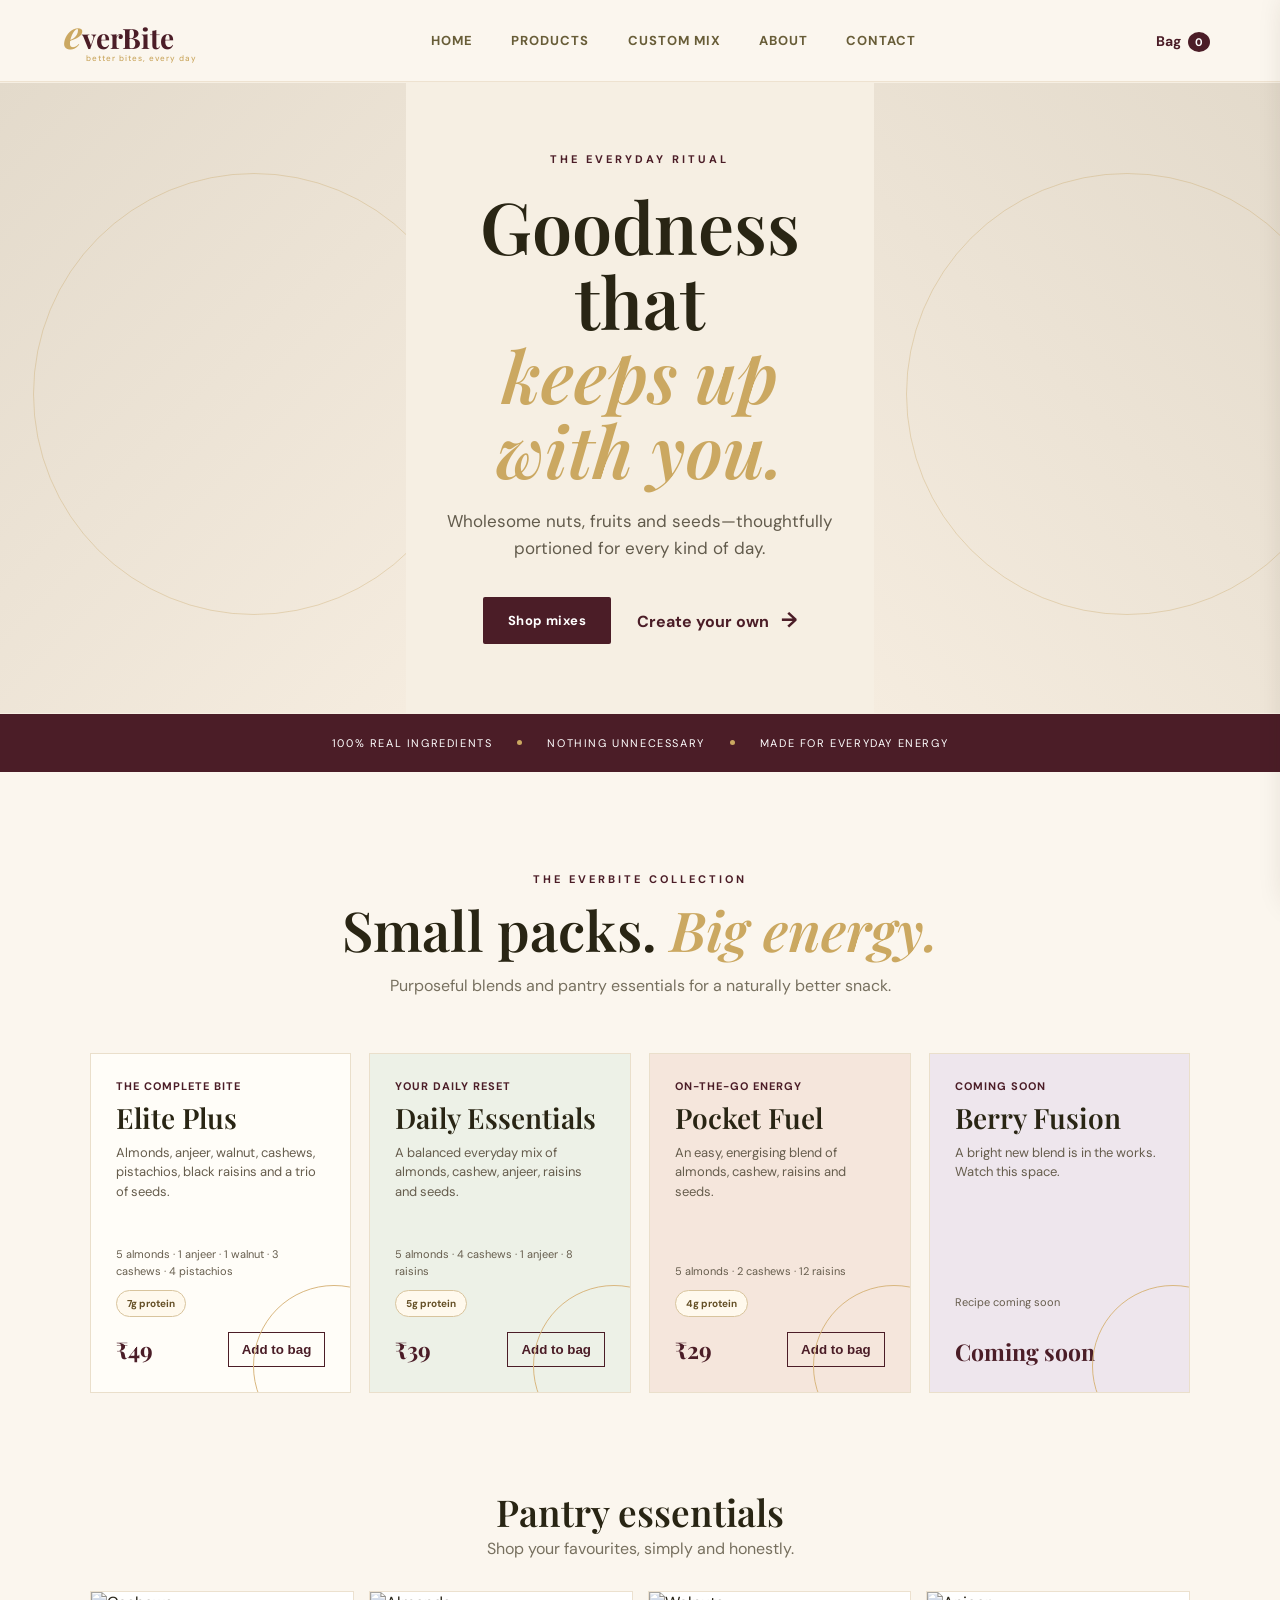
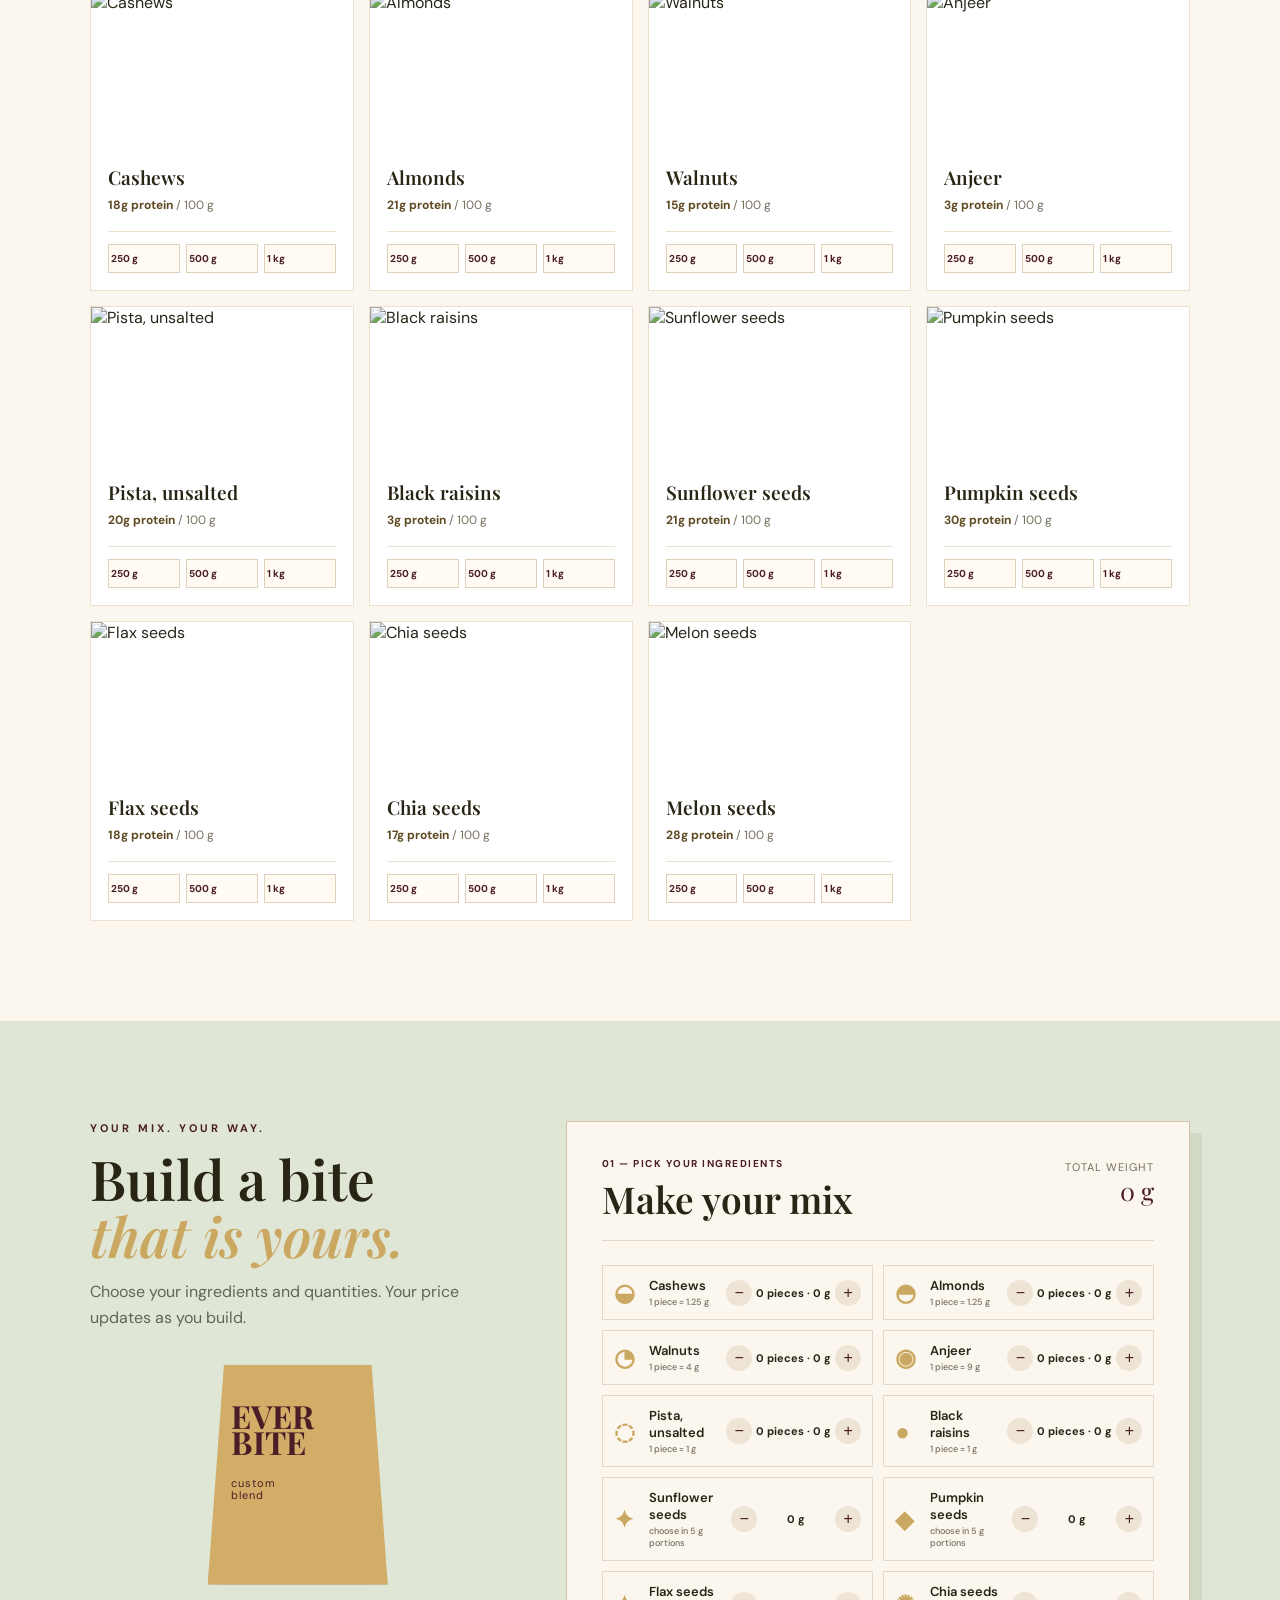
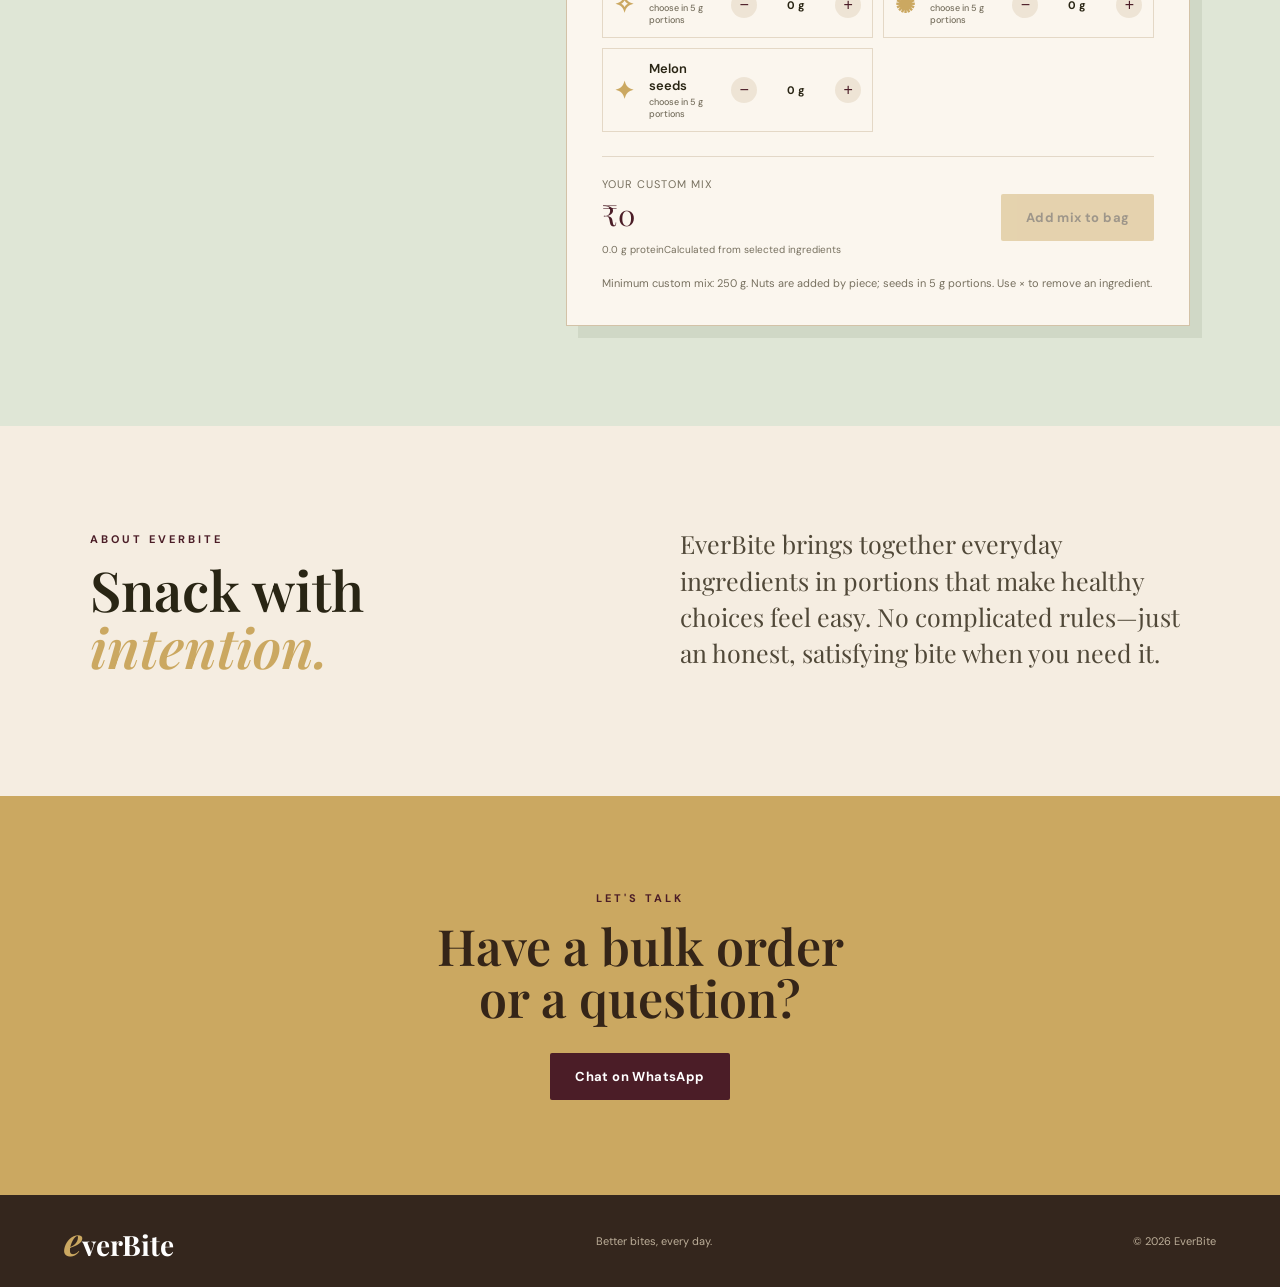
==== index.html @ c3b8aac2 "Initial commit" ====
<!doctype html>
<html lang="en">
  <head>
    <meta charset="UTF-8" />
    <meta name="viewport" content="width=device-width, initial-scale=1.0" />
    <meta name="description" content="EverBite — thoughtfully crafted everyday nutrition." />
    <title>EverBite | A better bite, every day</title>
    <link rel="preconnect" href="https://fonts.googleapis.com" />
    <link rel="preconnect" href="https://fonts.gstatic.com" crossorigin />
    <link href="https://fonts.googleapis.com/css2?family=DM+Sans:wght@400;500;600;700&family=Playfair+Display:wght@500;600;700&display=swap" rel="stylesheet" />
    <link rel="stylesheet" href="styles.css" />
  </head>
  <body>
    <header class="site-header">
      <a class="brand" href="#home" aria-label="EverBite home"><span>e</span>verBite<small>better bites, every day</small></a>
      <button class="menu-toggle" aria-label="Open navigation" aria-expanded="false">☰</button>
      <nav class="main-nav" aria-label="Main navigation">
        <a href="#home">Home</a><a href="#products">Products</a><a href="#custom-mix">Custom Mix</a><a href="#about">About</a><a href="#contact">Contact</a>
      </nav>
      <button class="cart-button" aria-label="Open cart">Bag <span class="cart-count">0</span></button>
    </header>

    <main>
      <section id="home" class="hero hero-centred">
        <div class="hero-fall hero-fall-left" aria-hidden="true">
          <i class="nut almond a1"></i><i class="nut almond a2"></i><i class="nut cashew c1"></i><i class="nut cashew c2"></i><i class="nut walnut w1"></i><i class="nut pista p1"></i><i class="seed s1"></i><i class="seed s2"></i>
        </div>
        <div class="hero-copy">
          <p class="eyebrow">THE EVERYDAY RITUAL</p>
          <h1>Goodness that<br /><em>keeps up with you.</em></h1>
          <p class="lead">Wholesome nuts, fruits and seeds—thoughtfully portioned for every kind of day.</p>
          <div class="hero-actions"><a class="button button-dark" href="#products">Shop mixes</a><a class="text-link" href="#custom-mix">Create your own <span>→</span></a></div>
        </div>
        <div class="hero-fall hero-fall-right" aria-label="A slow cascade of dry fruits and seeds">
          <i class="nut almond a1"></i><i class="nut almond a2"></i><i class="nut almond a3"></i><i class="nut almond a4"></i>
          <i class="nut cashew c1"></i><i class="nut cashew c2"></i><i class="nut cashew c3"></i>
          <i class="nut walnut w1"></i><i class="nut walnut w2"></i><i class="nut walnut w3"></i>
          <i class="nut pista p1"></i><i class="nut pista p2"></i><i class="nut pista p3"></i>
          <i class="seed s1"></i><i class="seed s2"></i><i class="seed s3"></i><i class="seed s4"></i><i class="seed s5"></i>
        </div>
      </section>

      <section class="intro-strip"><span>100% real ingredients</span><i></i><span>Nothing unnecessary</span><i></i><span>Made for everyday energy</span></section>

      <section id="products" class="section products-section">
        <div class="section-heading"><p class="eyebrow">THE EVERBITE COLLECTION</p><h2>Small packs. <em>Big energy.</em></h2><p>Purposeful blends and pantry essentials for a naturally better snack.</p></div>
        <div id="featured-products" class="featured-grid" aria-live="polite"></div>
        <div class="catalogue-heading"><h3>Pantry essentials</h3><p>Shop your favourites, simply and honestly.</p></div>
        <div id="single-products" class="product-grid"></div>
      </section>

      <section id="custom-mix" class="custom-section">
        <div class="custom-intro"><p class="eyebrow">YOUR MIX. YOUR WAY.</p><h2>Build a bite<br /><em>that is yours.</em></h2><p>Choose your ingredients and quantities. Your price updates as you build.</p><div class="mix-bag">EVER<br />BITE <span>custom<br />blend</span></div></div>
        <div class="mixer-card">
          <div class="mixer-top"><div><p class="step">01 — PICK YOUR INGREDIENTS</p><h3>Make your mix</h3></div><p class="mix-total"><span>Total weight</span><strong id="mix-weight">0 g</strong></p></div>
          <div id="mixer-ingredients" class="ingredient-list"></div>
          <div class="mixer-footer"><div><span>Your custom mix</span><strong id="mix-price">₹0</strong><small id="mix-protein">0.0 g protein</small><small>Calculated from selected ingredients</small></div><button id="add-custom-mix" class="button button-gold" disabled>Add mix to bag</button></div>
          <p class="minimum-note">Minimum custom mix: 250 g. Nuts are added by piece; seeds in 5 g portions. Use × to remove an ingredient.</p>
        </div>
      </section>

      <section id="about" class="about-section"><div><p class="eyebrow">ABOUT EVERBITE</p><h2>Snack with<br /><em>intention.</em></h2></div><p>EverBite brings together everyday ingredients in portions that make healthy choices feel easy. No complicated rules—just an honest, satisfying bite when you need it.</p></section>
      <section id="contact" class="contact-section"><p class="eyebrow">LET'S TALK</p><h2>Have a bulk order<br />or a question?</h2><a class="button button-dark whatsapp-link" href="#">Chat on WhatsApp</a></section>
    </main>

    <aside class="cart-drawer" aria-label="Shopping bag" aria-hidden="true"><div class="cart-header"><h2>Your bag</h2><button class="close-cart" aria-label="Close cart">×</button></div><div id="cart-items" class="cart-items"></div><div class="cart-footer"><div><span>Total</span><strong id="cart-total">₹0</strong></div><button id="whatsapp-order" class="button button-dark">Order on WhatsApp ↗</button><small>Order details will open in WhatsApp. Update the number in <code>assets/products.json</code> before launch.</small></div></aside>
    <div class="backdrop"></div>
    <footer><a class="brand" href="#home"><span>e</span>verBite</a><p>Better bites, every day.</p><p>© <span id="year"></span> EverBite</p></footer>
    <script src="app.js"></script>
  </body>
</html>
---- styles.css ----
:root{--ink:#292514;--wine:#4b1d27;--gold:#cba861;--cream:#fbf6ee;--sand:#efe4d2;--sage:#dfe6d6;--muted:#77705f}*{box-sizing:border-box}html{scroll-behavior:smooth}body{margin:0;background:var(--cream);color:var(--ink);font-family:"DM Sans",sans-serif}h1,h2,h3,p{margin-top:0}h1,h2,h3{font-family:"Playfair Display",serif;font-weight:600;line-height:1.04}em{color:var(--gold);font-style:italic}.site-header{height:82px;padding:0 clamp(20px,5vw,76px);display:flex;align-items:center;justify-content:space-between;background:rgba(251,246,238,.96);position:sticky;top:0;z-index:10;border-bottom:1px solid #eee2d0}.brand{font-family:"Playfair Display",serif;color:var(--wine);font-size:28px;font-weight:700;text-decoration:none;line-height:.8;position:relative}.brand>span{color:var(--gold);font-style:italic;font-size:39px}.brand small{font:500 8px "DM Sans",sans-serif;letter-spacing:1px;color:var(--gold);display:block;margin:3px 0 0 22px}.main-nav{display:flex;gap:clamp(16px,3vw,45px)}.main-nav a{text-decoration:none;color:#685d38;text-transform:uppercase;font-size:13px;font-weight:700;letter-spacing:1px}.cart-button,.menu-toggle{border:0;background:none;color:var(--wine);font:700 14px "DM Sans",sans-serif;cursor:pointer}.cart-count{background:var(--wine);color:#fff;border-radius:50%;font-size:11px;padding:3px 7px;margin-left:4px}.menu-toggle{display:none;font-size:24px}.hero{min-height:630px;display:grid;grid-template-columns:1.05fr .95fr;align-items:center;overflow:hidden;background:linear-gradient(115deg,#f9f2e7 45%,#e7e1cf)}.hero-copy{padding:80px 4vw 80px max(7vw,30px)}.eyebrow{color:var(--wine);font-size:11px;font-weight:700;letter-spacing:3px}.hero h1{font-size:clamp(47px,5.6vw,82px);margin:22px 0}.lead{font-size:17px;line-height:1.6;max-width:480px;color:#625b4c}.hero-actions{display:flex;gap:26px;align-items:center;margin-top:34px}.button{display:inline-flex;align-items:center;justify-content:center;border:0;border-radius:2px;padding:15px 25px;cursor:pointer;text-decoration:none;font:700 13px "DM Sans",sans-serif;letter-spacing:.4px}.button-dark{background:var(--wine);color:#fff}.button-gold{background:var(--gold);color:#2e2313}.text-link{color:var(--wine);font-weight:700;text-decoration:none}.text-link span{font-size:21px;margin-left:8px}.hero-art{height:100%;min-height:630px;position:relative;overflow:hidden;background:radial-gradient(circle at 60% 42%,#fff 0 5%,transparent 34%)}.sun{height:420px;width:420px;background:#e5c884;border-radius:50%;position:absolute;top:120px;left:5%;opacity:.5}.bowl{position:absolute;top:245px;left:13%;height:290px;width:440px;max-width:75%;border-radius:50% 50% 46% 46%;background:radial-gradient(ellipse at 50% 25%,#dca373 2%,#6c271e 18%,#42171a 51%,#240e10 75%);box-shadow:0 35px 26px rgba(55,24,10,.25);display:flex;align-items:flex-start;justify-content:center;gap:8px;padding:83px 45px;transform:rotate(-3deg)}.bowl span{font-size:12px;background:#cf9760;color:#492618;border-radius:50%;padding:23px 9px;box-shadow:0 4px 4px #311}.bowl span:nth-child(2n){background:#e0c38a}.hero-art>p{position:absolute;bottom:40px;right:13%;color:var(--wine);font:16px "Playfair Display",serif;text-align:right;letter-spacing:1px}.hero-art strong{font-size:24px}.intro-strip{display:flex;justify-content:center;align-items:center;gap:25px;padding:22px;background:var(--wine);color:#fff;font-size:11px;letter-spacing:1.6px;text-transform:uppercase}.intro-strip i{height:5px;width:5px;border-radius:50%;background:var(--gold)}.section{padding:100px clamp(22px,7vw,108px)}.section-heading{text-align:center;max-width:600px;margin:auto}.section-heading h2,.custom-intro h2,.about-section h2,.contact-section h2{font-size:clamp(38px,4.3vw,62px);margin:15px 0}.section-heading>p:last-child{line-height:1.6;color:var(--muted)}.featured-grid{display:grid;grid-template-columns:repeat(4,1fr);gap:18px;margin-top:55px}.mix-card{min-height:340px;padding:25px;display:flex;flex-direction:column;background:#fffdf8;border:1px solid #eadfcb;position:relative;overflow:hidden}.mix-card:nth-child(2){background:#edf1e7}.mix-card:nth-child(3){background:#f5e6dc}.mix-card:nth-child(4){background:#eee6ed}.mix-card:before{content:"";width:160px;height:160px;border:1px solid #d9b77f;border-radius:50%;position:absolute;right:-65px;bottom:-55px}.product-kicker{font-size:11px;color:var(--wine);font-weight:700;letter-spacing:1px;text-transform:uppercase}.mix-card h3{font-size:28px;margin:10px 0}.mix-card p{font-size:13px;line-height:1.5;color:#665d4d}.mix-card .ingredients{margin-top:auto;font-size:11px}.price-row{display:flex;align-items:center;justify-content:space-between;margin-top:15px}.price-row strong{font:700 23px "Playfair Display",serif;color:var(--wine)}.add-button{background:none;border:1px solid var(--wine);padding:9px 13px;color:var(--wine);font-weight:700;cursor:pointer}.catalogue-heading{text-align:center;margin:100px 0 32px}.catalogue-heading h3{font-size:37px;margin-bottom:6px}.catalogue-heading p{color:var(--muted)}.product-grid{display:grid;grid-template-columns:repeat(4,1fr);gap:15px}.product-card{padding:21px;background:#fff;border:1px solid #ece1cf}.product-symbol{font-size:42px;color:var(--gold);display:block;height:54px}.product-card h3{font:600 19px "Playfair Display",serif;margin:16px 0 7px}.product-card p{font-size:12px;color:var(--muted);margin-bottom:18px}.product-card button{width:100%;border:0;border-top:1px solid #ecdfcb;background:none;padding-top:13px;text-align:left;color:var(--wine);font-weight:700;cursor:pointer}.custom-section{display:grid;grid-template-columns:.8fr 1.2fr;gap:60px;padding:100px clamp(22px,7vw,108px);background:var(--sage)}.custom-intro>p:not(.eyebrow){max-width:370px;line-height:1.6;color:#5e6757}.mix-bag{width:180px;height:220px;margin:34px auto 0;padding:38px 23px;background:#d1ad67;clip-path:polygon(9% 0,91% 0,100% 100%,0 100%);color:var(--wine);font:700 32px "Playfair Display",serif;line-height:.82;box-shadow:0 14px 20px #8c976e}.mix-bag span{display:block;font:11px "DM Sans",sans-serif;letter-spacing:1px;line-height:1.1;margin-top:22px}.mixer-card{align-self:center;background:var(--cream);border:1px solid #d3c2a7;padding:35px;box-shadow:12px 12px 0 rgba(83,99,66,.11)}.mixer-top{display:flex;justify-content:space-between;border-bottom:1px solid #e3d8c8;padding-bottom:22px}.step{font-size:10px;letter-spacing:1.5px;color:var(--wine);font-weight:700}.mixer-top h3{font-size:37px;margin:0}.mix-total{text-align:right;margin:3px 0}.mix-total span,.mixer-footer span{display:block;font-size:11px;color:var(--muted);text-transform:uppercase;letter-spacing:1px}.mix-total strong{font:25px "Playfair Display",serif;color:var(--wine)}.ingredient-list{display:grid;grid-template-columns:repeat(2,1fr);gap:10px;margin:24px 0}.ingredient-control{border:1px solid #e4d8c6;padding:11px;display:grid;grid-template-columns:27px 1fr auto;align-items:center;gap:8px}.ingredient-icon{font-size:24px;color:var(--gold)}.ingredient-control span{font-size:13px;font-weight:600}.quantity-control{display:flex;align-items:center;gap:4px}.quantity-control button{border:0;background:#eee4d5;color:var(--wine);height:26px;width:26px;border-radius:50%;font-size:16px;cursor:pointer}.quantity-control strong{font-size:11px;min-width:35px;text-align:center}.mixer-footer{border-top:1px solid #e3d8c8;padding-top:20px;display:flex;align-items:center;justify-content:space-between}.mixer-footer strong{display:block;color:var(--wine);font:29px "Playfair Display",serif;margin:4px 0}.mixer-footer small{color:var(--muted);font-size:10px}.button:disabled{opacity:.45;cursor:not-allowed}.minimum-note{font-size:11px;color:var(--muted);margin:18px 0 0}.about-section{display:grid;grid-template-columns:1fr 1fr;gap:80px;align-items:center;padding:100px max(7vw,30px);background:#f5ede1}.about-section>p{font:25px/1.45 "Playfair Display",serif;color:#504838}.contact-section{text-align:center;padding:95px 22px;background:var(--gold);color:#352518}.contact-section h2{font-size:50px}.contact-section .button{margin-top:14px}.cart-drawer{position:fixed;z-index:20;right:0;top:0;width:min(420px,100%);height:100dvh;background:var(--cream);transform:translateX(105%);transition:transform .3s;padding:25px;display:flex;flex-direction:column;box-shadow:-10px 0 30px #37241b33}.cart-drawer.open{transform:translateX(0)}.backdrop{position:fixed;inset:0;background:#2a171bb3;opacity:0;visibility:hidden;z-index:15;transition:.3s}.backdrop.open{opacity:1;visibility:visible}.cart-header{display:flex;justify-content:space-between;align-items:center;border-bottom:1px solid #dfd1bd}.cart-header h2{font-size:33px}.close-cart{border:0;background:none;font-size:30px;color:var(--wine);cursor:pointer}.cart-items{overflow:auto;flex:1;padding:15px 0}.empty-cart{text-align:center;padding-top:60px;color:var(--muted)}.cart-item{display:grid;grid-template-columns:1fr auto;gap:10px;border-bottom:1px solid #e5d9c7;padding:14px 0}.cart-item h3{font-size:19px;margin:0 0 5px}.cart-item p{font-size:12px;margin:0;color:var(--muted)}.cart-item button{border:0;background:none;color:var(--wine);cursor:pointer;font-size:12px}.cart-item strong{color:var(--wine)}.cart-footer{border-top:1px solid #d8c7af;padding-top:18px}.cart-footer>div{display:flex;justify-content:space-between;align-items:end;margin-bottom:15px}.cart-footer span{font-size:12px;text-transform:uppercase;letter-spacing:1px}.cart-footer strong{font:32px "Playfair Display",serif;color:var(--wine)}.cart-footer .button{width:100%}.cart-footer small{display:block;margin-top:12px;line-height:1.45;color:var(--muted);font-size:10px}footer{display:flex;justify-content:space-between;align-items:center;padding:30px max(5vw,22px);background:#34261d;color:#eadbc4}footer .brand{color:#fff}footer p{margin:0;font-size:11px;color:#bcae99}
@media(max-width:900px){.main-nav{gap:15px}.featured-grid{grid-template-columns:repeat(2,1fr)}.product-grid{grid-template-columns:repeat(3,1fr)}.custom-section{gap:30px}}@media(max-width:680px){.site-header{height:70px;padding:0 18px}.menu-toggle{display:block;order:3}.main-nav{display:none;position:absolute;top:70px;left:0;right:0;background:var(--cream);padding:20px;flex-direction:column;gap:20px;border-bottom:1px solid #e8dbc6}.main-nav.open{display:flex}.cart-button{margin-left:auto;margin-right:18px}.hero{grid-template-columns:1fr}.hero-copy{padding:70px 25px 38px}.hero-art{min-height:380px}.sun{width:300px;height:300px;top:20px;left:15%}.bowl{top:120px;left:17%;height:185px;width:290px;padding:49px 25px}.bowl span{font-size:8px;padding:14px 5px}.hero-art>p{bottom:15px}.intro-strip{gap:11px;font-size:8px;padding:16px 8px}.section,.custom-section{padding:65px 20px}.featured-grid,.product-grid{grid-template-columns:1fr 1fr}.mix-card{min-height:300px;padding:17px}.mix-card h3{font-size:24px}.custom-section{grid-template-columns:1fr}.custom-intro .mix-bag{display:none}.mixer-card{padding:22px}.mixer-top h3{font-size:29px}.ingredient-list{grid-template-columns:1fr}.about-section{grid-template-columns:1fr;gap:20px;padding:65px 25px}.about-section>p{font-size:21px}.contact-section h2{font-size:39px}.mixer-footer{align-items:flex-end;gap:8px}.mixer-footer .button{padding:13px 12px;font-size:11px}footer{gap:16px;flex-wrap:wrap}.brand{font-size:24px}}
.nutrition-pill{align-self:flex-start;border:1px solid #d8c49d;background:#fff9ed;border-radius:50px;padding:6px 10px;font-size:10px;font-weight:700;color:#655027}.product-card{padding:0;overflow:hidden}.product-image{display:block;width:100%;height:155px;object-fit:cover;filter:saturate(.72) sepia(.08)}.product-card-copy{padding:17px}.product-card h3{margin:0 0 7px}.product-card p strong{color:#5f4a23}.size-options{display:flex;border-top:1px solid #ecdfcb;padding-top:12px;gap:6px}.size-options button{flex:1;border:1px solid #ded0bb;background:#fffaf2;padding:7px 2px;color:var(--wine);font:700 10px "DM Sans",sans-serif;cursor:pointer}.size-options button:hover{background:var(--wine);color:#fff}.ingredient-control span small{display:block;font-size:9px;font-weight:500;color:var(--muted);margin-top:2px}.quantity-control strong{min-width:70px}.quantity-control .clear-ingredient{background:none;color:#9b7356;font-size:20px}
.hero-fall{min-height:630px;position:relative;overflow:hidden;background:radial-gradient(circle at 52% 52%,#fff9ed 0 6%,transparent 38%),linear-gradient(135deg,#eee3cf,#ded6bb)}.hero-fall:before{content:"";position:absolute;width:440px;height:440px;border-radius:50%;top:90px;left:8%;border:1px solid #c59e59;opacity:.32}.hero-note{position:absolute;bottom:48px;right:12%;z-index:2;color:var(--wine);font:16px "Playfair Display",serif;text-align:right;letter-spacing:1px}.hero-note strong{font-size:24px}.nut,.seed{position:absolute;display:block;top:-12%;animation:fall 9s linear infinite;filter:drop-shadow(5px 8px 5px rgba(78,45,25,.2))}.almond{width:19px;height:39px;border-radius:55% 45% 55% 45%;background:linear-gradient(120deg,#b26d3e,#e0a465 60%,#8e4e2d);transform:rotate(30deg)}.cashew{width:33px;height:33px;border:9px solid #e6c88f;border-left-color:transparent;border-radius:50%;background:transparent}.walnut{width:35px;height:28px;background:repeating-radial-gradient(ellipse at 50% 50%,#84513a 0 3px,#a86f4a 4px 6px);border-radius:48% 52% 44% 56%}.pista{width:13px;height:28px;background:#e3d09c;border-radius:50%;box-shadow:inset 4px 0 #719053;transform:rotate(35deg)}.seed{width:8px;height:13px;border-radius:50%;background:#5a3b26}.a1{left:17%;animation-delay:-1s}.a2{left:48%;animation-delay:-6s;transform:rotate(105deg)}.a3{left:78%;animation-delay:-4s}.a4{left:36%;animation-delay:-8s}.c1{left:30%;animation-delay:-3s}.c2{left:69%;animation-delay:-7s}.c3{left:88%;animation-delay:-2s}.w1{left:11%;animation-delay:-5s}.w2{left:57%;animation-delay:-.5s}.w3{left:73%;animation-delay:-8s}.p1{left:24%;animation-delay:-7s}.p2{left:64%;animation-delay:-3.5s}.p3{left:92%;animation-delay:-6s}.s1{left:40%;animation-delay:-2s}.s2{left:54%;animation-delay:-7s}.s3{left:84%;animation-delay:-4s}.s4{left:6%;animation-delay:-8s}.s5{left:48%;animation-delay:-.5s}@keyframes fall{0%{margin-top:-50px;opacity:0;transform:translateX(0) rotate(0)}8%{opacity:1}85%{opacity:1}100%{margin-top:720px;opacity:0;transform:translateX(55px) rotate(420deg)}}@media(max-width:680px){.hero-fall{min-height:380px}.hero-fall:before{width:280px;height:280px;top:42px;left:8%}.hero-note{bottom:17px;right:12%}.nut,.seed{animation-duration:7s}}
:root .hero-centred{grid-template-columns:1fr minmax(430px,1.15fr) 1fr!important;background:#f6efe3!important}:root .hero-centred .hero-copy{padding:70px 25px!important;text-align:center;position:relative;z-index:2}:root .hero-centred .lead{margin-left:auto;margin-right:auto}:root .hero-centred .hero-actions{justify-content:center}:root .hero-fall-left{background:linear-gradient(135deg,#e3dacb,#f5ecdf)!important}:root .hero-fall-right{background:linear-gradient(225deg,#e3dacb,#f5ecdf)!important}@media(max-width:820px){:root .hero-centred{grid-template-columns:1fr!important}:root .hero-centred .hero-copy{padding:80px 25px!important}:root .hero-centred .hero-fall{display:none}}
:root .hero-centred{min-height:500px!important}:root .hero-centred .hero-fall{min-height:500px!important}:root .hero-centred .hero-copy{padding-top:42px!important;padding-bottom:42px!important}:root .hero-centred h1{font-size:clamp(44px,4.8vw,68px)!important;margin:15px 0!important}:root .hero-centred .hero-actions{margin-top:24px!important}@media(max-width:820px){:root .hero-centred{min-height:440px!important}:root .hero-centred .hero-copy{padding-top:60px!important;padding-bottom:60px!important}}
:root .hero-centred{min-height:630px!important}:root .hero-centred .hero-fall{min-height:630px!important}:root .hero-centred .hero-copy{padding-top:70px!important;padding-bottom:70px!important}:root .hero-centred h1{font-size:clamp(47px,5.6vw,82px)!important;margin:22px 0!important}:root .hero-centred .hero-actions{margin-top:34px!important}.hero-centred .almond{width:12px!important}.hero-centred .cashew{width:24px!important;border-width:7px!important}.hero-centred .walnut{width:24px!important}.hero-centred .pista{width:9px!important}.hero-centred .seed{width:5px!important}@media(max-width:820px){:root .hero-centred{min-height:630px!important}:root .hero-centred .hero-copy{padding-top:70px!important;padding-bottom:70px!important}}
:root .hero-centred .almond{width:8px!important}:root .hero-centred .cashew{width:18px!important;border-width:5px!important}:root .hero-centred .walnut{width:18px!important}:root .hero-centred .pista{width:7px!important}:root .hero-centred .seed{width:4px!important}
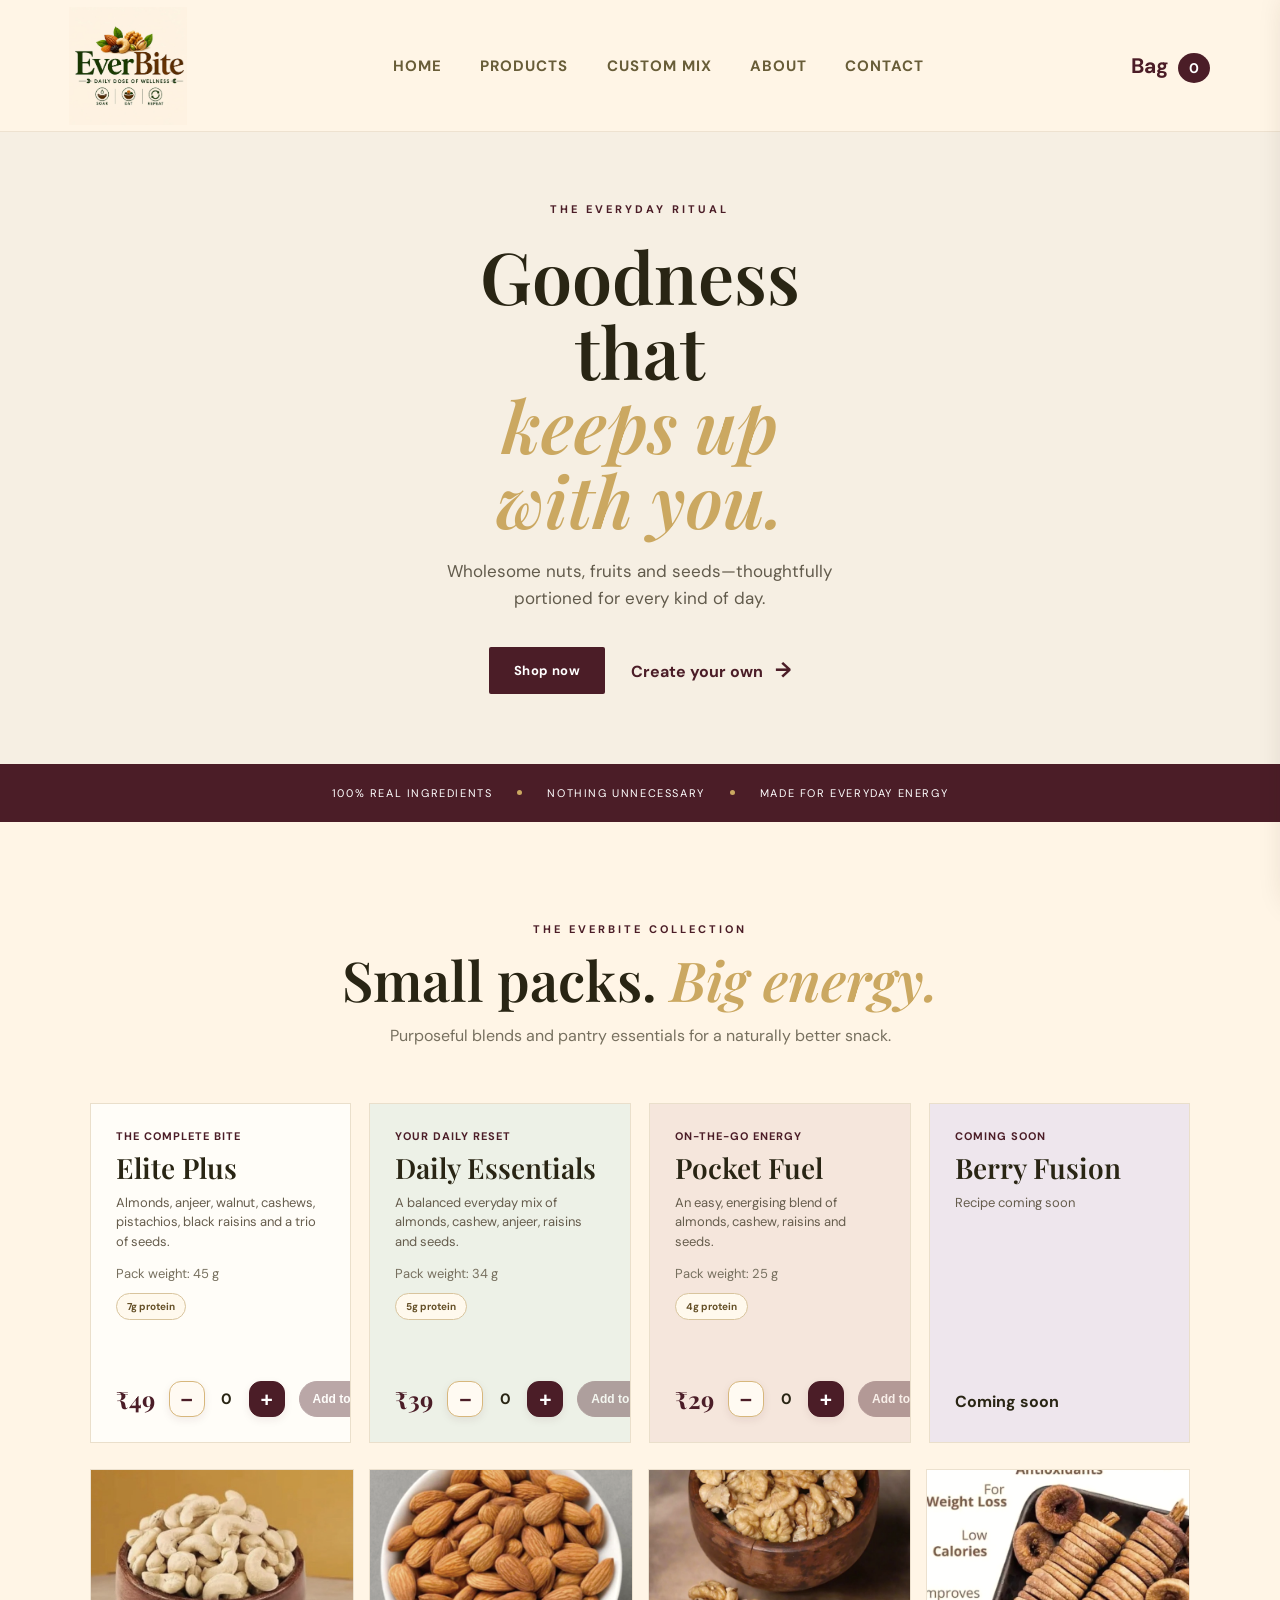
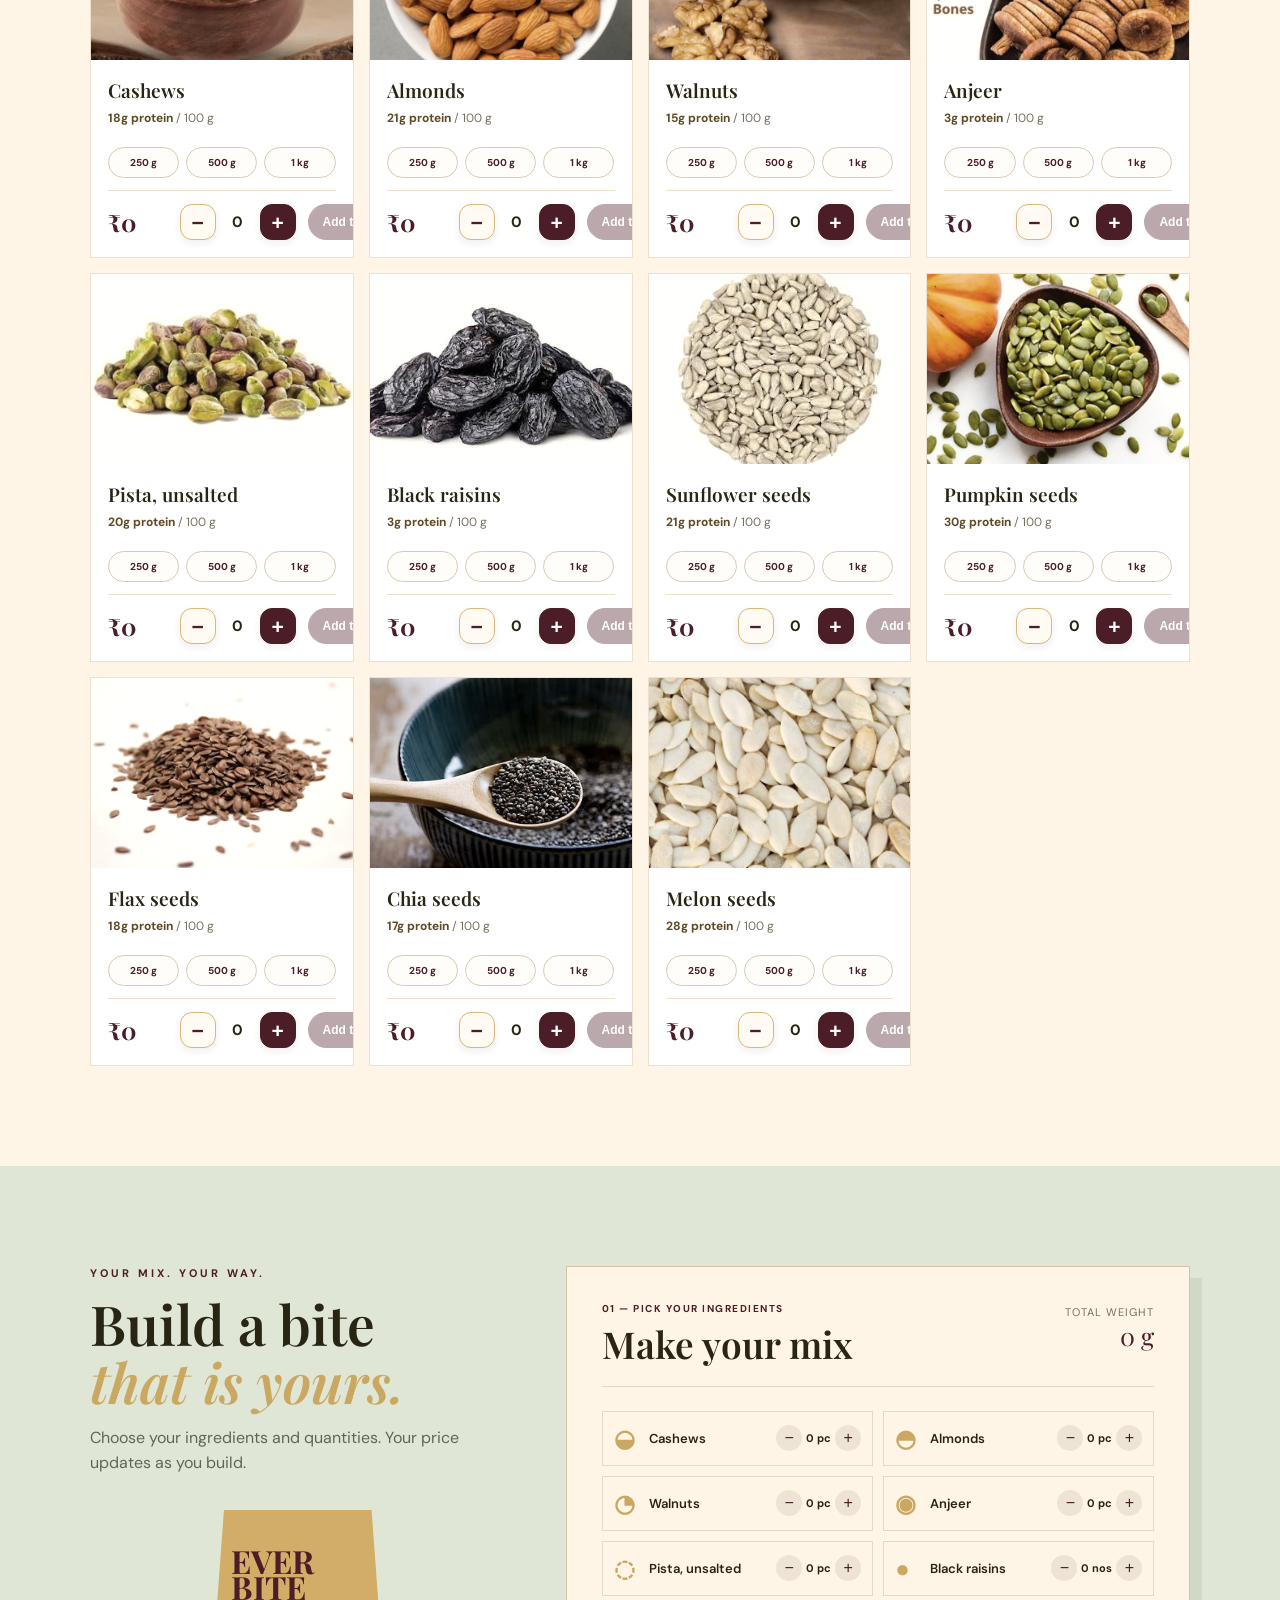
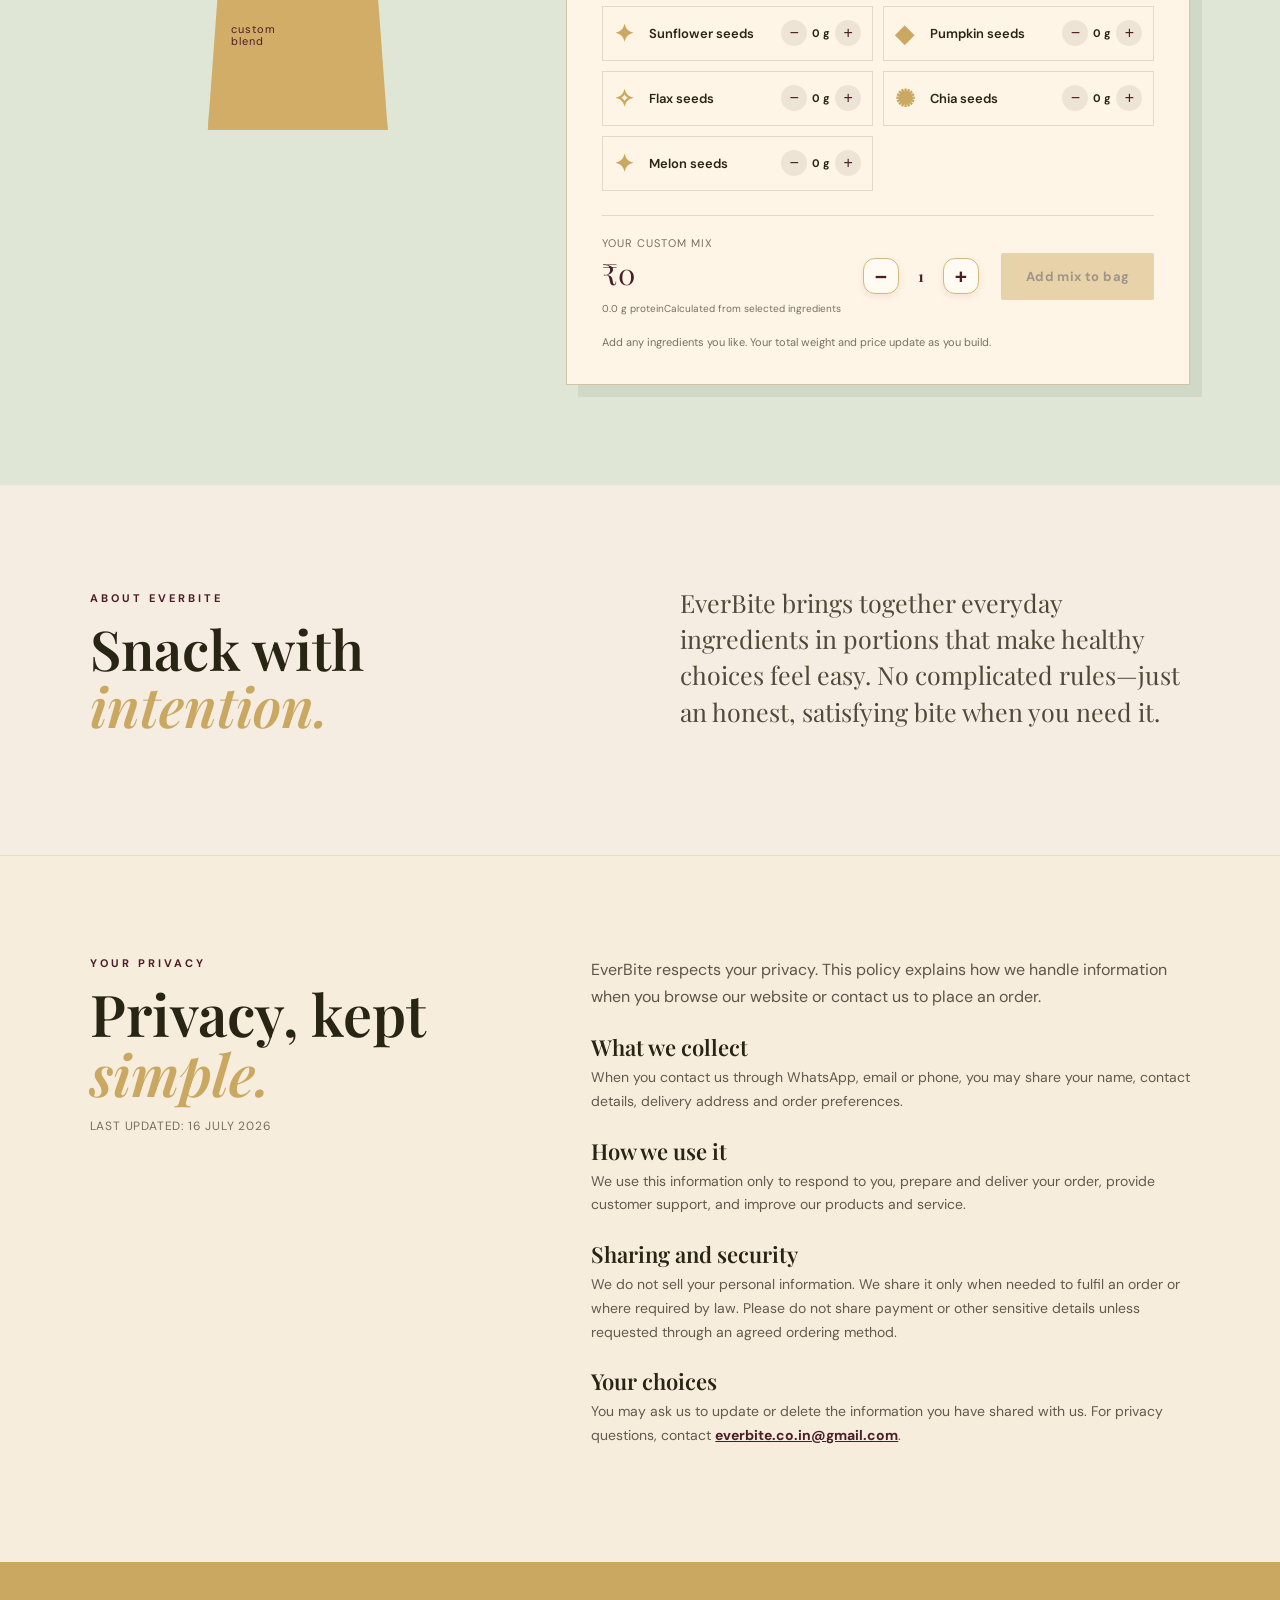
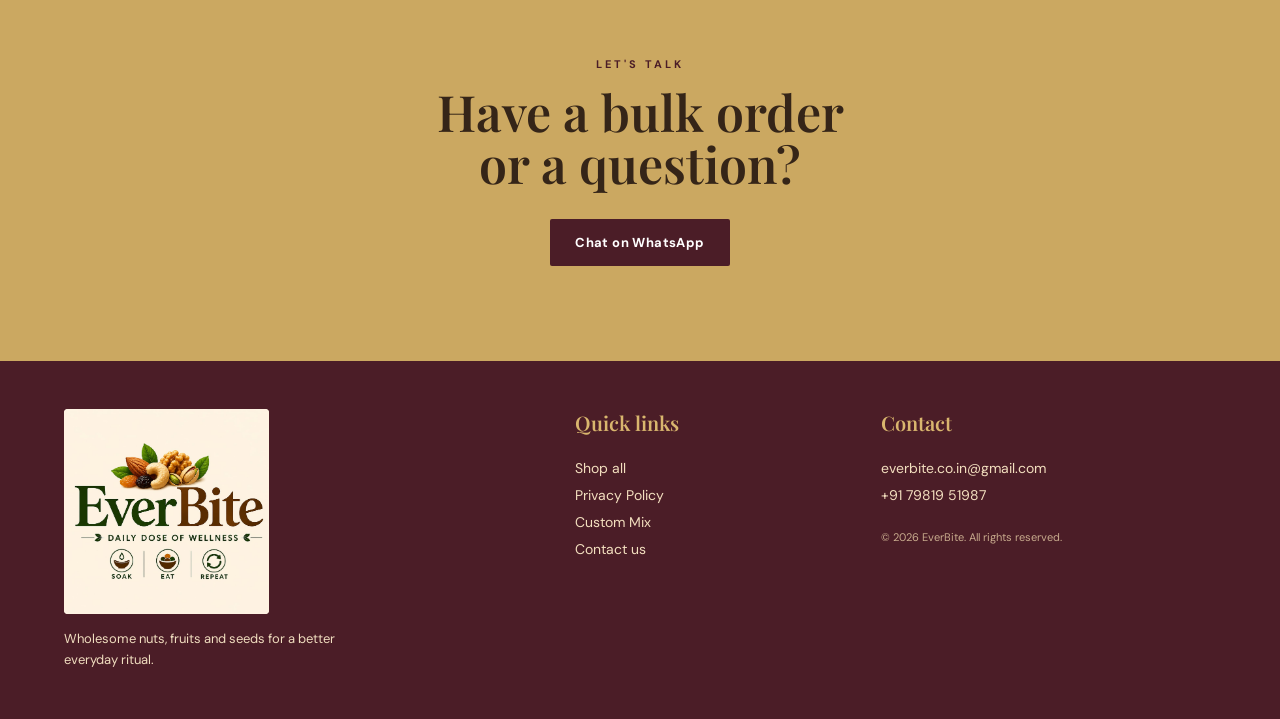
==== commit 70bbc81d: "logo fixes and all" ====
--- a/index.html
+++ b/index.html
@@ -12,7 +12,7 @@
   </head>
   <body>
     <header class="site-header">
-      <a class="brand" href="#home" aria-label="EverBite home"><span>e</span>verBite<small>better bites, every day</small></a>
+      <a class="brand brand-logo" href="#home" aria-label="EverBite home"><img src="assets/images/everbite-logo.jpeg" alt="EverBite — Daily Dose of Wellness" /></a>
       <button class="menu-toggle" aria-label="Open navigation" aria-expanded="false">☰</button>
       <nav class="main-nav" aria-label="Main navigation">
         <a href="#home">Home</a><a href="#products">Products</a><a href="#custom-mix">Custom Mix</a><a href="#about">About</a><a href="#contact">Contact</a>
@@ -60,12 +60,26 @@
       </section>
 
       <section id="about" class="about-section"><div><p class="eyebrow">ABOUT EVERBITE</p><h2>Snack with<br /><em>intention.</em></h2></div><p>EverBite brings together everyday ingredients in portions that make healthy choices feel easy. No complicated rules—just an honest, satisfying bite when you need it.</p></section>
+      <section id="privacy" class="privacy-section" aria-labelledby="privacy-title">
+        <div class="privacy-intro"><p class="eyebrow">YOUR PRIVACY</p><h2 id="privacy-title">Privacy, kept<br /><em>simple.</em></h2><p>Last updated: 16 July 2026</p></div>
+        <div class="privacy-content">
+          <p>EverBite respects your privacy. This policy explains how we handle information when you browse our website or contact us to place an order.</p>
+          <h3>What we collect</h3><p>When you contact us through WhatsApp, email or phone, you may share your name, contact details, delivery address and order preferences.</p>
+          <h3>How we use it</h3><p>We use this information only to respond to you, prepare and deliver your order, provide customer support, and improve our products and service.</p>
+          <h3>Sharing and security</h3><p>We do not sell your personal information. We share it only when needed to fulfil an order or where required by law. Please do not share payment or other sensitive details unless requested through an agreed ordering method.</p>
+          <h3>Your choices</h3><p>You may ask us to update or delete the information you have shared with us. For privacy questions, contact <a href="mailto:everbite.co.in@gmail.com">everbite.co.in@gmail.com</a>.</p>
+        </div>
+      </section>
       <section id="contact" class="contact-section"><p class="eyebrow">LET'S TALK</p><h2>Have a bulk order<br />or a question?</h2><a class="button button-dark whatsapp-link" href="#">Chat on WhatsApp</a></section>
     </main>
 
-    <aside class="cart-drawer" aria-label="Shopping bag" aria-hidden="true"><div class="cart-header"><h2>Your bag</h2><button class="close-cart" aria-label="Close cart">×</button></div><div id="cart-items" class="cart-items"></div><div class="cart-footer"><div><span>Total</span><strong id="cart-total">₹0</strong></div><button id="whatsapp-order" class="button button-dark">Order on WhatsApp ↗</button><small>Order details will open in WhatsApp. Update the number in <code>assets/products.json</code> before launch.</small></div></aside>
+    <aside class="cart-drawer" aria-label="Shopping bag" aria-hidden="true"><div class="cart-header"><h2>Your bag</h2><button class="close-cart" aria-label="Close cart">×</button></div><div id="cart-items" class="cart-items"></div><div class="cart-footer"><div><span>Total</span><strong id="cart-total">₹0</strong></div><button id="whatsapp-order" class="button button-dark">Order on WhatsApp ↗</button><small>Your order details will open in WhatsApp for confirmation.</small></div></aside>
     <div class="backdrop"></div>
-    <footer><a class="brand" href="#home"><span>e</span>verBite</a><p>Better bites, every day.</p><p>© <span id="year"></span> EverBite</p></footer>
+    <footer>
+      <div class="footer-brand"><a class="footer-logo" href="#home"><img src="assets/images/everbite-logo.jpeg" alt="EverBite — Daily Dose of Wellness" /></a><p>Wholesome nuts, fruits and seeds for a better everyday ritual.</p></div>
+      <div class="footer-links"><h3>Quick links</h3><a href="#products">Shop all</a><a href="#privacy">Privacy Policy</a><a href="#custom-mix">Custom Mix</a><a href="#contact">Contact us</a></div>
+      <div class="footer-contact"><h3>Contact</h3><a href="mailto:everbite.co.in@gmail.com">everbite.co.in@gmail.com</a><a href="tel:+917981951987">+91 79819 51987</a><p>© <span id="year"></span> EverBite. All rights reserved.</p></div>
+    </footer>
     <script src="app.js"></script>
   </body>
 </html>
--- a/styles.css
+++ b/styles.css
@@ -6,3 +6,54 @@
 :root .hero-centred{min-height:500px!important}:root .hero-centred .hero-fall{min-height:500px!important}:root .hero-centred .hero-copy{padding-top:42px!important;padding-bottom:42px!important}:root .hero-centred h1{font-size:clamp(44px,4.8vw,68px)!important;margin:15px 0!important}:root .hero-centred .hero-actions{margin-top:24px!important}@media(max-width:820px){:root .hero-centred{min-height:440px!important}:root .hero-centred .hero-copy{padding-top:60px!important;padding-bottom:60px!important}}
 :root .hero-centred{min-height:630px!important}:root .hero-centred .hero-fall{min-height:630px!important}:root .hero-centred .hero-copy{padding-top:70px!important;padding-bottom:70px!important}:root .hero-centred h1{font-size:clamp(47px,5.6vw,82px)!important;margin:22px 0!important}:root .hero-centred .hero-actions{margin-top:34px!important}.hero-centred .almond{width:12px!important}.hero-centred .cashew{width:24px!important;border-width:7px!important}.hero-centred .walnut{width:24px!important}.hero-centred .pista{width:9px!important}.hero-centred .seed{width:5px!important}@media(max-width:820px){:root .hero-centred{min-height:630px!important}:root .hero-centred .hero-copy{padding-top:70px!important;padding-bottom:70px!important}}
 :root .hero-centred .almond{width:8px!important}:root .hero-centred .cashew{width:18px!important;border-width:5px!important}:root .hero-centred .walnut{width:18px!important}:root .hero-centred .pista{width:7px!important}:root .hero-centred .seed{width:4px!important}
+:root .hero-centred,:root .hero-centred .hero-fall{background:#f6efe3!important}:root .hero-centred .hero-fall:before{display:none!important}.purchase-area{display:flex;align-items:center;gap:10px;margin-top:auto;padding-top:16px}.count-control{display:flex;align-items:center;gap:7px}.count-control button,.cart-quantity button{height:30px;width:30px;border:1px solid #d7c7b2;border-radius:50%;background:#fffaf3;color:var(--wine);font-size:18px;cursor:pointer;line-height:1}.count-control strong{min-width:22px;text-align:center;font-size:14px}.add-button{border-radius:999px!important;padding:10px 17px!important;background:var(--wine)!important;color:#fff!important;border:1px solid var(--wine)!important;white-space:nowrap}.add-button:disabled{opacity:.38!important;cursor:not-allowed}.size-options{border-top:0!important;padding-top:3px!important;gap:7px!important}.size-options button{border-radius:999px!important;border:1px solid #d8cab7!important;background:#fffdf9!important;padding:8px 12px!important;text-align:center!important}.size-options button.selected{background:var(--wine)!important;color:#fff!important;border-color:var(--wine)!important}.product-card .purchase-area{border-top:1px solid #ecdfcb;padding-top:13px;margin-top:12px;justify-content:space-between}.pack-weight{margin-top:auto!important;margin-bottom:10px!important;font-size:13px!important}.mix-card .purchase-area{margin-top:auto}.custom-buy-actions{display:flex;align-items:center;gap:9px}.mixer-footer{gap:14px}.cart-quantity{display:flex;align-items:center;gap:7px;margin-top:10px}.cart-quantity strong{min-width:18px;text-align:center}.delete-item{display:block!important;margin:10px 0 0 auto!important;border:1px solid #ead8c6!important;border-radius:50%!important;width:30px!important;height:30px!important;background:#fff8ef!important;color:var(--wine)!important;font-size:16px!important}.ingredient-control span small{display:none!important}.quantity-control strong{min-width:20px!important}.catalogue-heading{display:none!important}@media(max-width:820px){:root .hero-centred{display:block!important;position:relative!important;min-height:630px!important}:root .hero-centred .hero-copy{position:relative!important;z-index:2!important}:root .hero-centred .hero-fall{display:block!important;position:absolute!important;top:0!important;bottom:0!important;min-height:100%!important;width:58px!important;z-index:1!important;overflow:hidden!important}:root .hero-centred .hero-fall-left{left:0!important}:root .hero-centred .hero-fall-right{right:0!important}:root .hero-centred .hero-fall i{display:none!important;transform:scale(.55)!important}:root .hero-centred .hero-fall i:nth-child(-n+3){display:block!important}.purchase-area{flex-wrap:wrap}.product-card .purchase-area{align-items:center}.custom-buy-actions{width:100%;justify-content:flex-end}.mixer-footer{flex-wrap:wrap}.mixer-footer>div:first-child{width:100%}}
+:root .hero-centred .almond{width:16px!important}:root .hero-centred .cashew{width:30px!important;border-width:8px!important}:root .hero-centred .walnut{width:30px!important}:root .hero-centred .pista{width:12px!important}:root .hero-centred .seed{width:7px!important}.cart-button{font-size:18px!important}.cart-button .cart-count{font-size:13px!important;padding:5px 9px!important}.product-grid{margin-top:26px!important}.purchase-area{display:grid!important;grid-template-columns:minmax(60px,auto) auto 1fr!important;align-items:center!important;gap:12px!important}.live-price{font:700 24px "Playfair Display",serif;color:var(--wine);white-space:nowrap}.purchase-area .add-button{width:auto!important;justify-self:stretch;text-align:center!important;padding:10px 14px!important;font-size:12px!important}.mix-card .pack-items{font-size:13px!important;line-height:1.5!important}.mix-card .pack-weight{margin:0 0 9px!important;color:var(--muted)!important}.product-card .product-image[style*="display: none"]+.product-card-copy{padding-top:22px}.bag-toast{position:fixed;right:28px;bottom:28px;z-index:50;background:var(--wine);color:#fff;border:1px solid #d8b677;border-radius:999px;padding:14px 20px;font-weight:700;font-size:13px;box-shadow:0 10px 28px #311a1f44;transform:translateY(100px);opacity:0;transition:.3s}.bag-toast.show{transform:translateY(0);opacity:1}@media(max-width:820px){:root .hero-centred .hero-fall i:nth-child(-n+4){display:block!important}:root .hero-centred .hero-fall .almond{width:9px!important}:root .hero-centred .hero-fall .cashew{width:18px!important;border-width:5px!important}:root .hero-centred .hero-fall .walnut{width:17px!important}:root .hero-centred .hero-fall .pista{width:7px!important}:root .hero-centred .hero-fall .seed{width:4px!important}.purchase-area{grid-template-columns:1fr auto!important;gap:9px!important}.purchase-area .add-button{grid-column:1 / -1!important;width:100%!important}.live-price{font-size:21px}.bag-toast{right:15px;bottom:15px}.cart-button{font-size:17px!important}}
+:root .mix-card:before{pointer-events:none!important}:root .mix-card>*{position:relative;z-index:1}
+:root .mix-card:before{display:none!important}:root .site-header{height:98px!important}:root .brand{font-size:34px!important}:root .brand>span{font-size:45px!important}:root .brand small{font-size:9px!important}:root .main-nav a{font-size:15px!important}:root .cart-button{font-size:21px!important}:root .cart-count{font-size:14px!important;padding:6px 11px!important}.product-image{height:190px!important;background:#f1e7d8!important;object-fit:cover!important}.hero-fall .seed{width:12px!important;height:18px!important}@media(max-width:820px){:root .site-header{height:82px!important}:root .brand{font-size:29px!important}:root .main-nav a{font-size:14px!important}:root .hero-fall .seed{width:8px!important;height:14px!important}}
+:root .count-control button,:root .cart-quantity button{width:36px!important;height:36px!important;border-radius:12px!important;border:1px solid #d7b77c!important;background:#fffaf2!important;font-size:21px!important;font-weight:700!important;box-shadow:0 3px 8px rgba(75,29,39,.08)!important}:root .count-control button[data-count="1"],:root .count-control button[data-mix="1"],:root .cart-quantity button[data-cart="1"]{background:var(--wine)!important;color:#fff!important;border-color:var(--wine)!important}:root .count-control strong,:root .cart-quantity strong{min-width:30px!important;font-size:15px!important;font-weight:700!important}
+/* Phone layout: keep each product and pack card fully readable instead of squeezing two into a row. */
+@media(max-width:680px){
+  :root .featured-grid,:root .product-grid{grid-template-columns:1fr!important;gap:18px!important;margin-left:0!important;margin-right:0!important}
+  :root .mix-card{min-height:0!important;padding:24px!important}
+  :root .mix-card h3{font-size:30px!important}
+  :root .product-card{width:100%!important;min-width:0!important}
+  :root .product-image{height:230px!important}
+  :root .product-card-copy{padding:22px!important}
+  :root .product-card h3{font-size:28px!important}
+  :root .size-options{gap:8px!important}
+  :root .size-options button{min-height:42px!important;font-size:12px!important}
+  :root .product-card .purchase-area,:root .mix-card .purchase-area{grid-template-columns:auto 1fr!important;gap:12px!important;align-items:center!important}
+  :root .product-card .purchase-area .add-button,:root .mix-card .purchase-area .add-button{grid-column:1 / -1!important;width:100%!important;min-height:46px!important}
+  :root .count-control{justify-content:flex-end!important}
+  :root .count-control button{width:40px!important;height:40px!important;border-radius:50%!important}
+}
+
+/* EverBite identity, footer and privacy information */
+:root{--cream:#fff5e6;--sand:#f3e5cf}
+:root .site-header{background:rgba(255,245,230,.96)!important}
+.brand-logo{width:205px;height:76px;display:block;overflow:hidden;flex:0 0 auto}
+.brand-logo img{display:block;width:100%;height:100%;object-fit:contain;object-position:center;background:#fff5e6}
+.privacy-section{display:grid;grid-template-columns:minmax(250px,.8fr) minmax(0,1.2fr);gap:clamp(35px,8vw,120px);padding:100px clamp(22px,7vw,108px);background:#f7eddd;border-top:1px solid #ecdbc1}
+.privacy-intro h2{font-size:clamp(40px,4.5vw,64px);margin:14px 0}.privacy-intro>p:last-child{font-size:12px;letter-spacing:.8px;color:var(--muted);text-transform:uppercase}.privacy-content{max-width:720px}.privacy-content>p{font-size:16px;line-height:1.7;color:#5d5547}.privacy-content h3{font-size:22px;margin:26px 0 7px}.privacy-content h3+p{font-size:14px;line-height:1.7;color:#625a4b}.privacy-content a{color:var(--wine);font-weight:700}
+footer{display:grid!important;grid-template-columns:1.25fr .7fr .9fr;gap:45px;padding:48px max(5vw,22px)!important;background:#4b1d27!important;align-items:start!important}footer h3{margin:0 0 14px;font:600 20px "Playfair Display",serif;color:#d9b66e}.footer-brand p,.footer-contact p{max-width:310px;margin:15px 0 0!important;color:#f0ddbf!important;font-size:13px!important;line-height:1.6}.footer-logo{display:block;width:205px;height:205px;overflow:hidden;border-radius:4px;background:#fff5e6}.footer-logo img{width:100%;height:100%;display:block;object-fit:contain;object-position:center}.footer-links,.footer-contact{display:flex;flex-direction:column;align-items:flex-start;gap:9px}.footer-links a,.footer-contact a{color:#f3dfbf;text-decoration:none;font-size:14px}.footer-links a:hover,.footer-contact a:hover{text-decoration:underline}.footer-contact p{margin-top:16px!important;font-size:11px!important;color:#c8ab8d!important}.delete-item{width:auto!important;height:auto!important;min-height:30px!important;padding:4px 8px!important;border-radius:999px!important;font:700 11px "DM Sans",sans-serif!important;text-decoration:underline!important;background:transparent!important;border:0!important;color:#7d3d43!important;box-shadow:none!important}
+@media(max-width:680px){.brand-logo{width:184px!important;height:70px!important}.privacy-section{grid-template-columns:1fr;padding:65px 25px;gap:22px}.privacy-content>p{font-size:15px}footer{grid-template-columns:1fr!important;gap:30px!important;padding:40px 25px!important}.footer-logo{width:190px;height:190px}.footer-brand p{margin-top:12px!important}.footer-links,.footer-contact{gap:8px}}
+
+/* Give the complete square logo enough room to remain legible without cropping it. */
+:root .site-header{height:132px!important}
+:root .brand-logo{width:128px!important;height:118px!important}
+@media(max-width:680px){:root .site-header{height:118px!important}:root .brand-logo{width:116px!important;height:106px!important}:root .main-nav{top:118px!important}}
+
+/* Keep product controls visually centred and leave breathing room beside pack CTAs. */
+:root .count-control,:root .cart-quantity{align-items:center!important}
+:root .count-control button,:root .cart-quantity button{display:inline-flex!important;align-items:center!important;justify-content:center!important;padding:0!important;line-height:1!important}
+:root .product-card .purchase-area,:root .mix-card .purchase-area{min-height:48px!important;align-items:center!important}
+:root .mix-card .purchase-area{padding-right:10px!important}
+:root .mix-card .purchase-area .add-button{margin-right:2px!important}
+@media(max-width:680px){:root .mix-card .purchase-area{padding-right:0!important}:root .mix-card .purchase-area .add-button{margin-right:0!important}}
+
+/* Pack controls should size to their content rather than pushing the CTA into the card edge. */
+@media(min-width:681px){
+  :root .mix-card .purchase-area{display:flex!important;justify-content:flex-start!important;gap:14px!important;padding-right:14px!important}
+  :root .mix-card .purchase-area .count-control{flex:0 0 auto!important}
+  :root .mix-card .purchase-area .add-button{flex:0 0 auto!important;width:auto!important;justify-self:auto!important;margin:0!important;padding:10px 13px!important}
+}
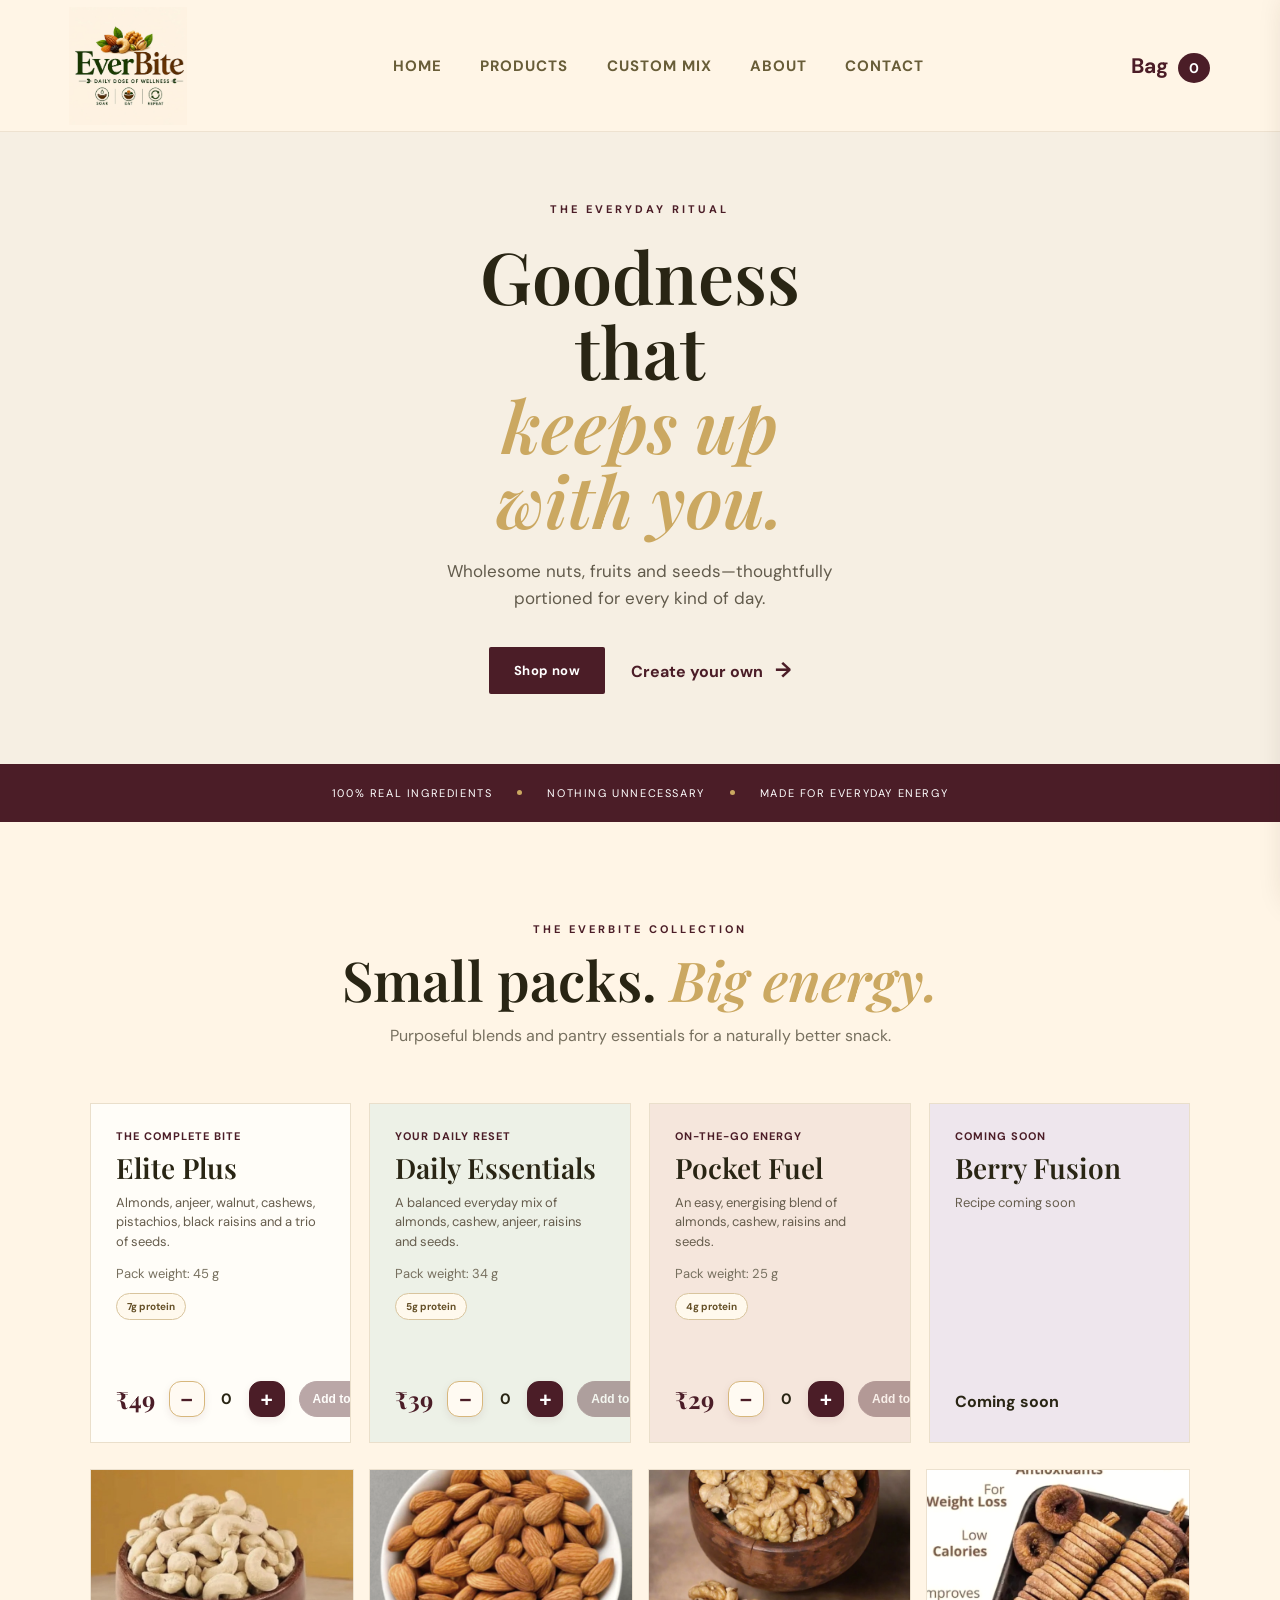
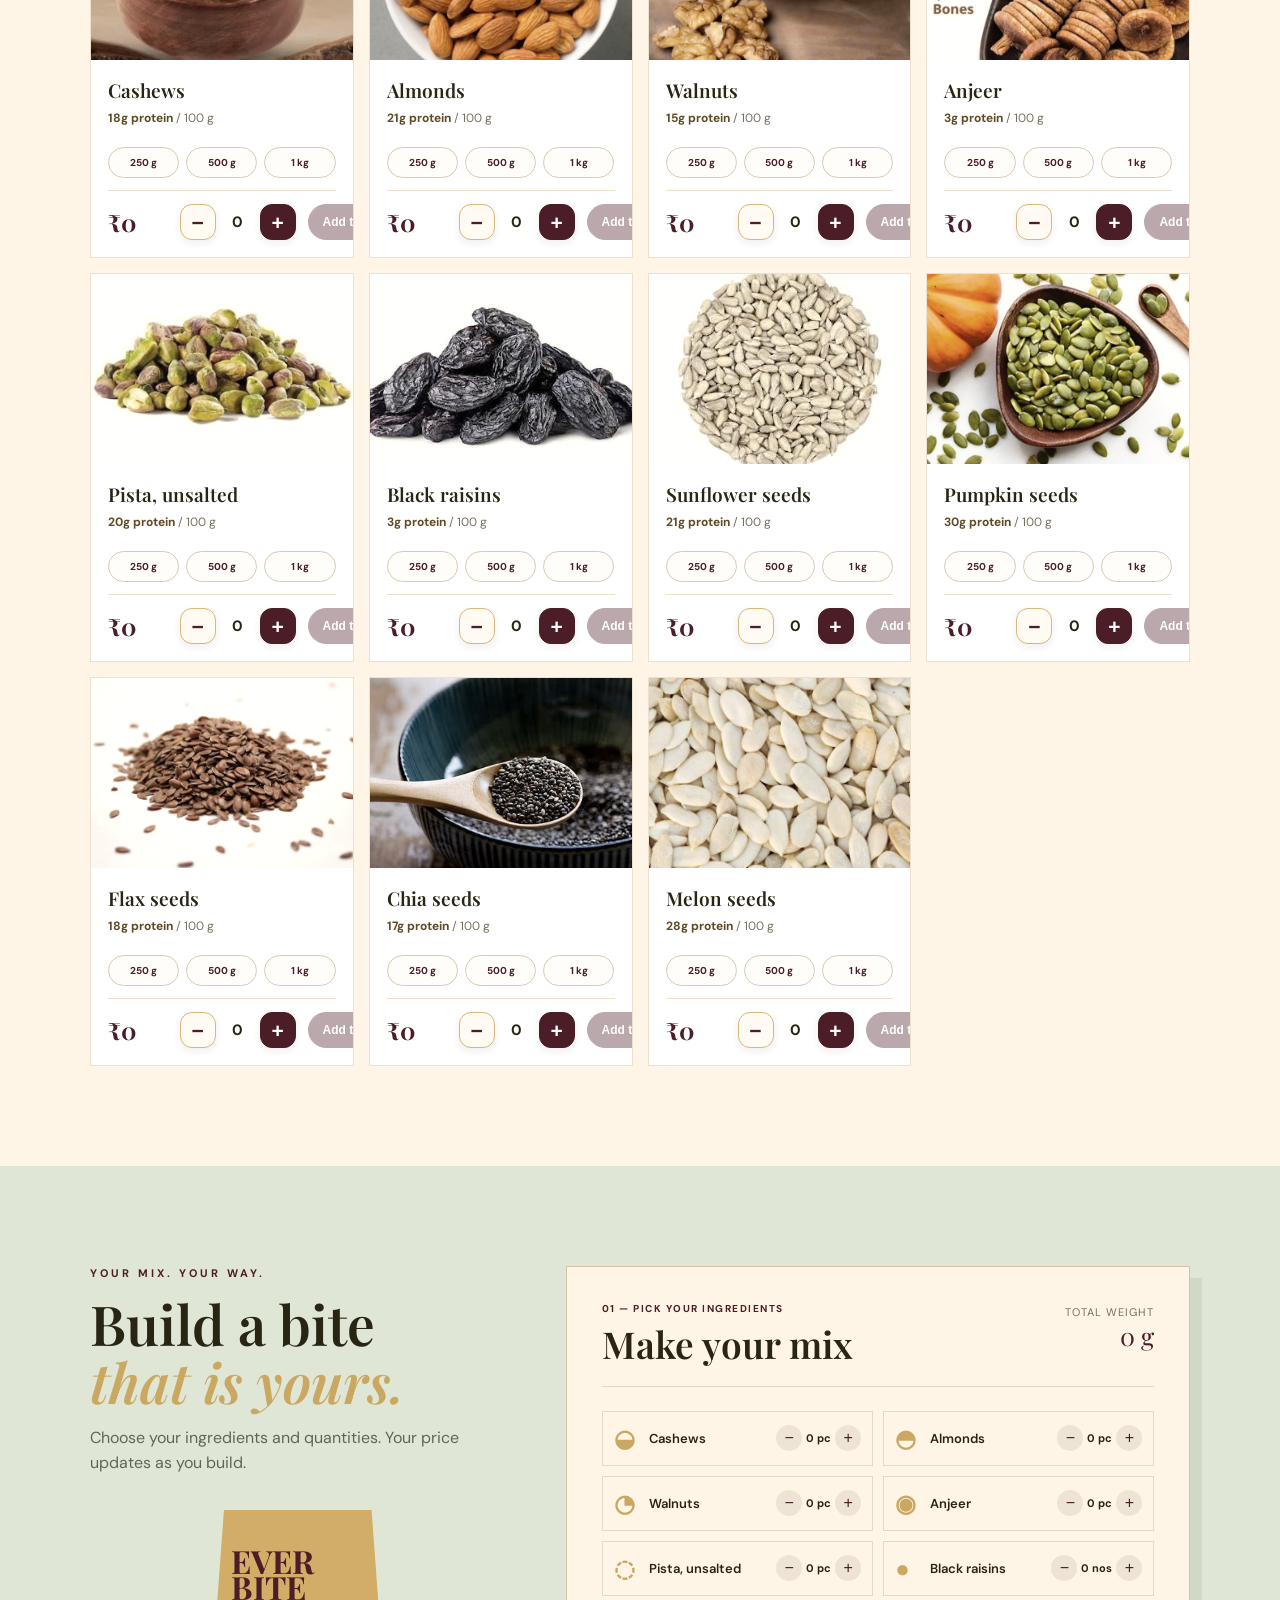
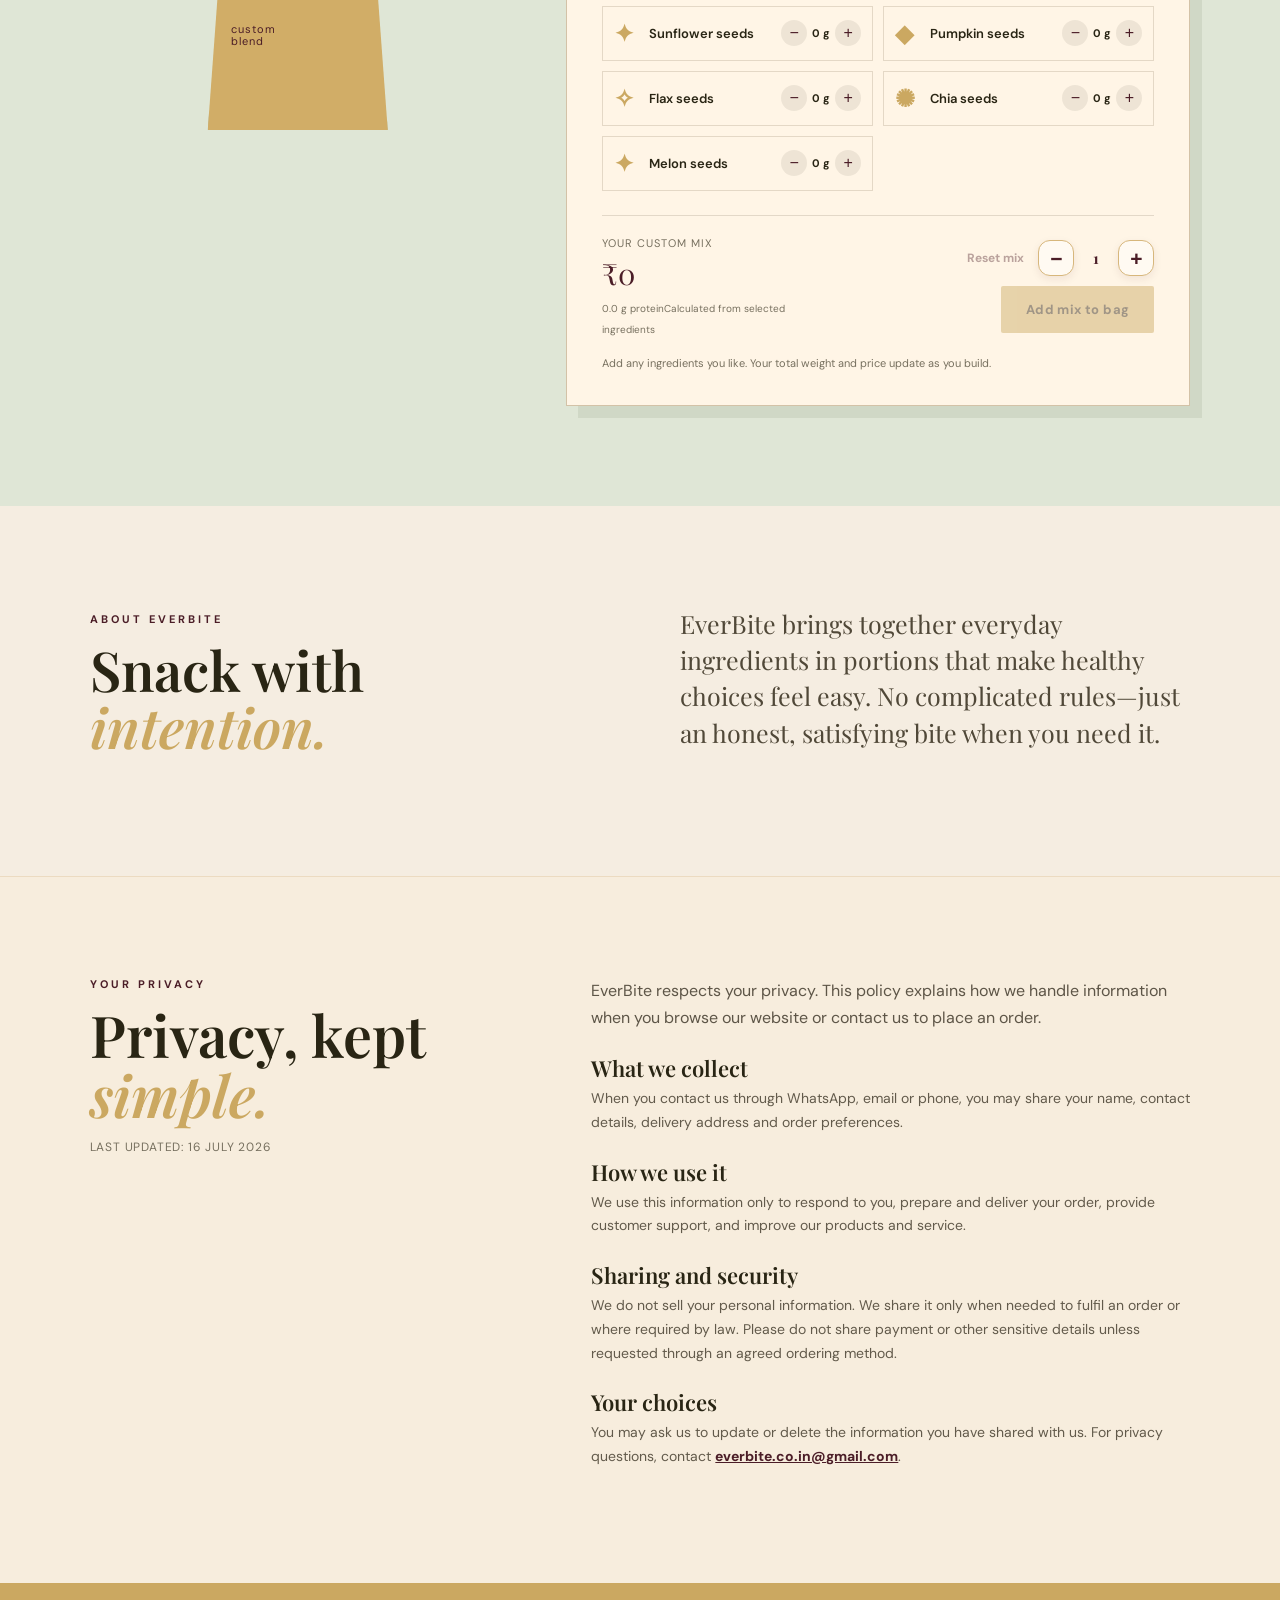
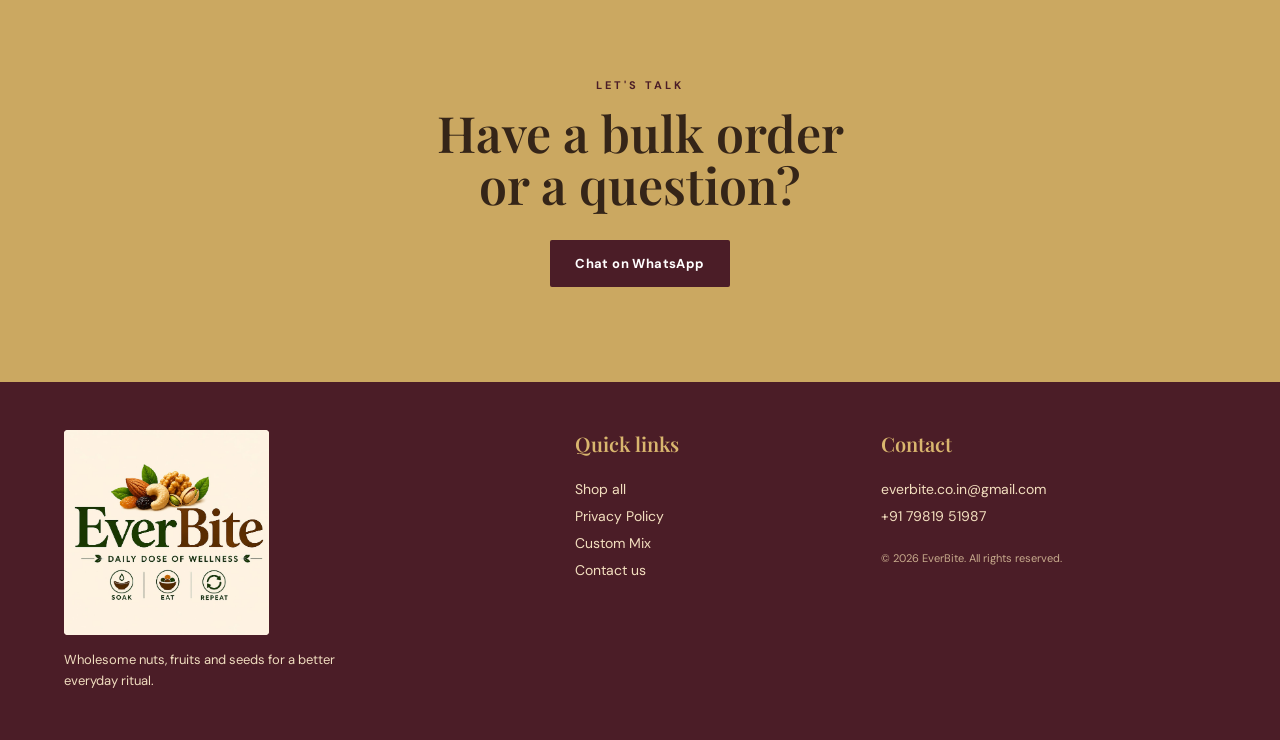
==== commit 0e0ab815: "reset mix button" ====
--- a/index.html
+++ b/index.html
@@ -54,7 +54,7 @@
         <div class="mixer-card">
           <div class="mixer-top"><div><p class="step">01 — PICK YOUR INGREDIENTS</p><h3>Make your mix</h3></div><p class="mix-total"><span>Total weight</span><strong id="mix-weight">0 g</strong></p></div>
           <div id="mixer-ingredients" class="ingredient-list"></div>
-          <div class="mixer-footer"><div><span>Your custom mix</span><strong id="mix-price">₹0</strong><small id="mix-protein">0.0 g protein</small><small>Calculated from selected ingredients</small></div><button id="add-custom-mix" class="button button-gold" disabled>Add mix to bag</button></div>
+          <div class="mixer-footer"><div><span>Your custom mix</span><strong id="mix-price">₹0</strong><small id="mix-protein">0.0 g protein</small><small>Calculated from selected ingredients</small></div><div class="mixer-actions"><button id="reset-custom-mix" class="reset-mix" type="button" disabled>Reset mix</button><button id="add-custom-mix" class="button button-gold" disabled>Add mix to bag</button></div></div>
           <p class="minimum-note">Minimum custom mix: 250 g. Nuts are added by piece; seeds in 5 g portions. Use × to remove an ingredient.</p>
         </div>
       </section>
--- a/styles.css
+++ b/styles.css
@@ -57,3 +57,6 @@
   :root .mix-card .purchase-area .count-control{flex:0 0 auto!important}
   :root .mix-card .purchase-area .add-button{flex:0 0 auto!important;width:auto!important;justify-self:auto!important;margin:0!important;padding:10px 13px!important}
 }
+
+.mixer-actions{display:flex;align-items:center;justify-content:flex-end;gap:10px;flex-wrap:wrap}.reset-mix{border:0;background:transparent;color:var(--wine);padding:10px 4px;font:700 12px "DM Sans",sans-serif;text-decoration:underline;cursor:pointer;white-space:nowrap}.reset-mix:disabled{opacity:.38;cursor:not-allowed;text-decoration:none}.mixer-actions .custom-buy-actions{width:auto!important}.mixer-actions .button{white-space:nowrap}
+@media(max-width:680px){.mixer-actions{width:100%;justify-content:flex-end}.mixer-actions .custom-buy-actions{width:auto!important}.mixer-actions .button{width:auto!important}}
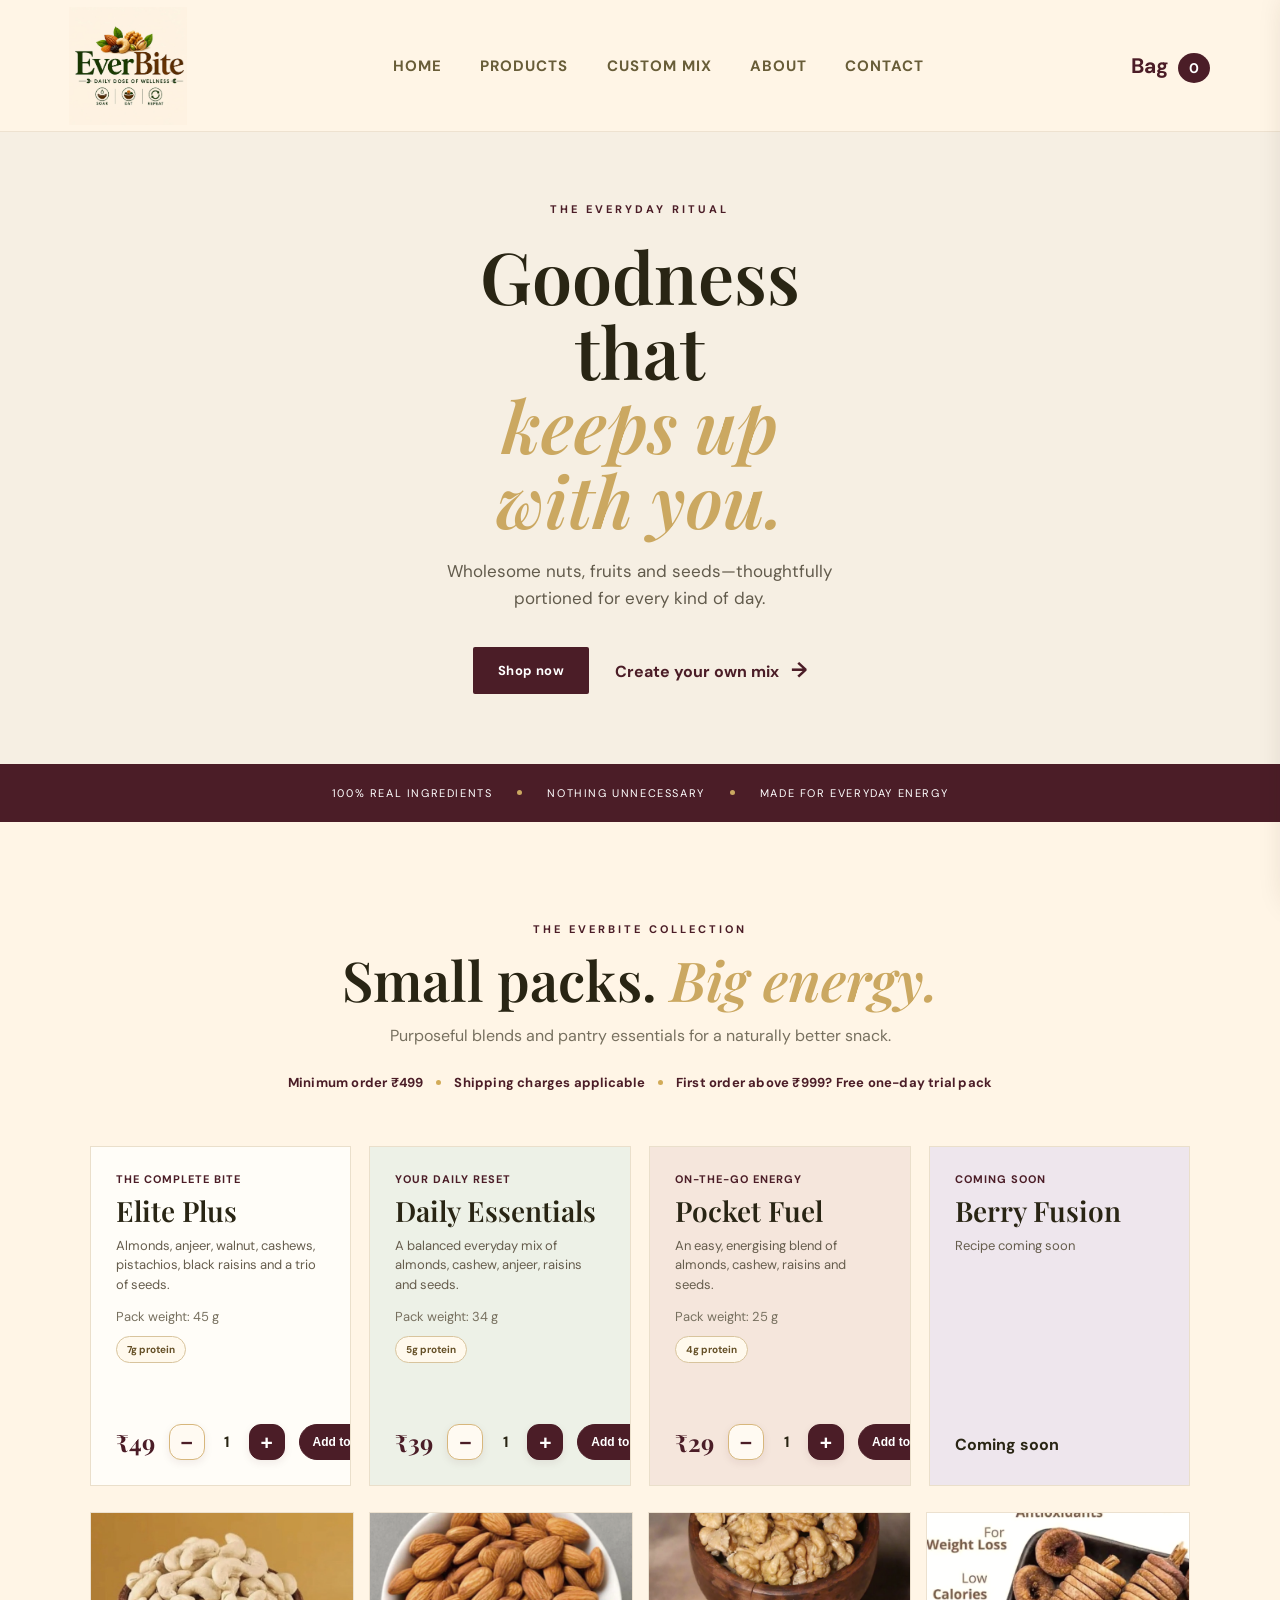
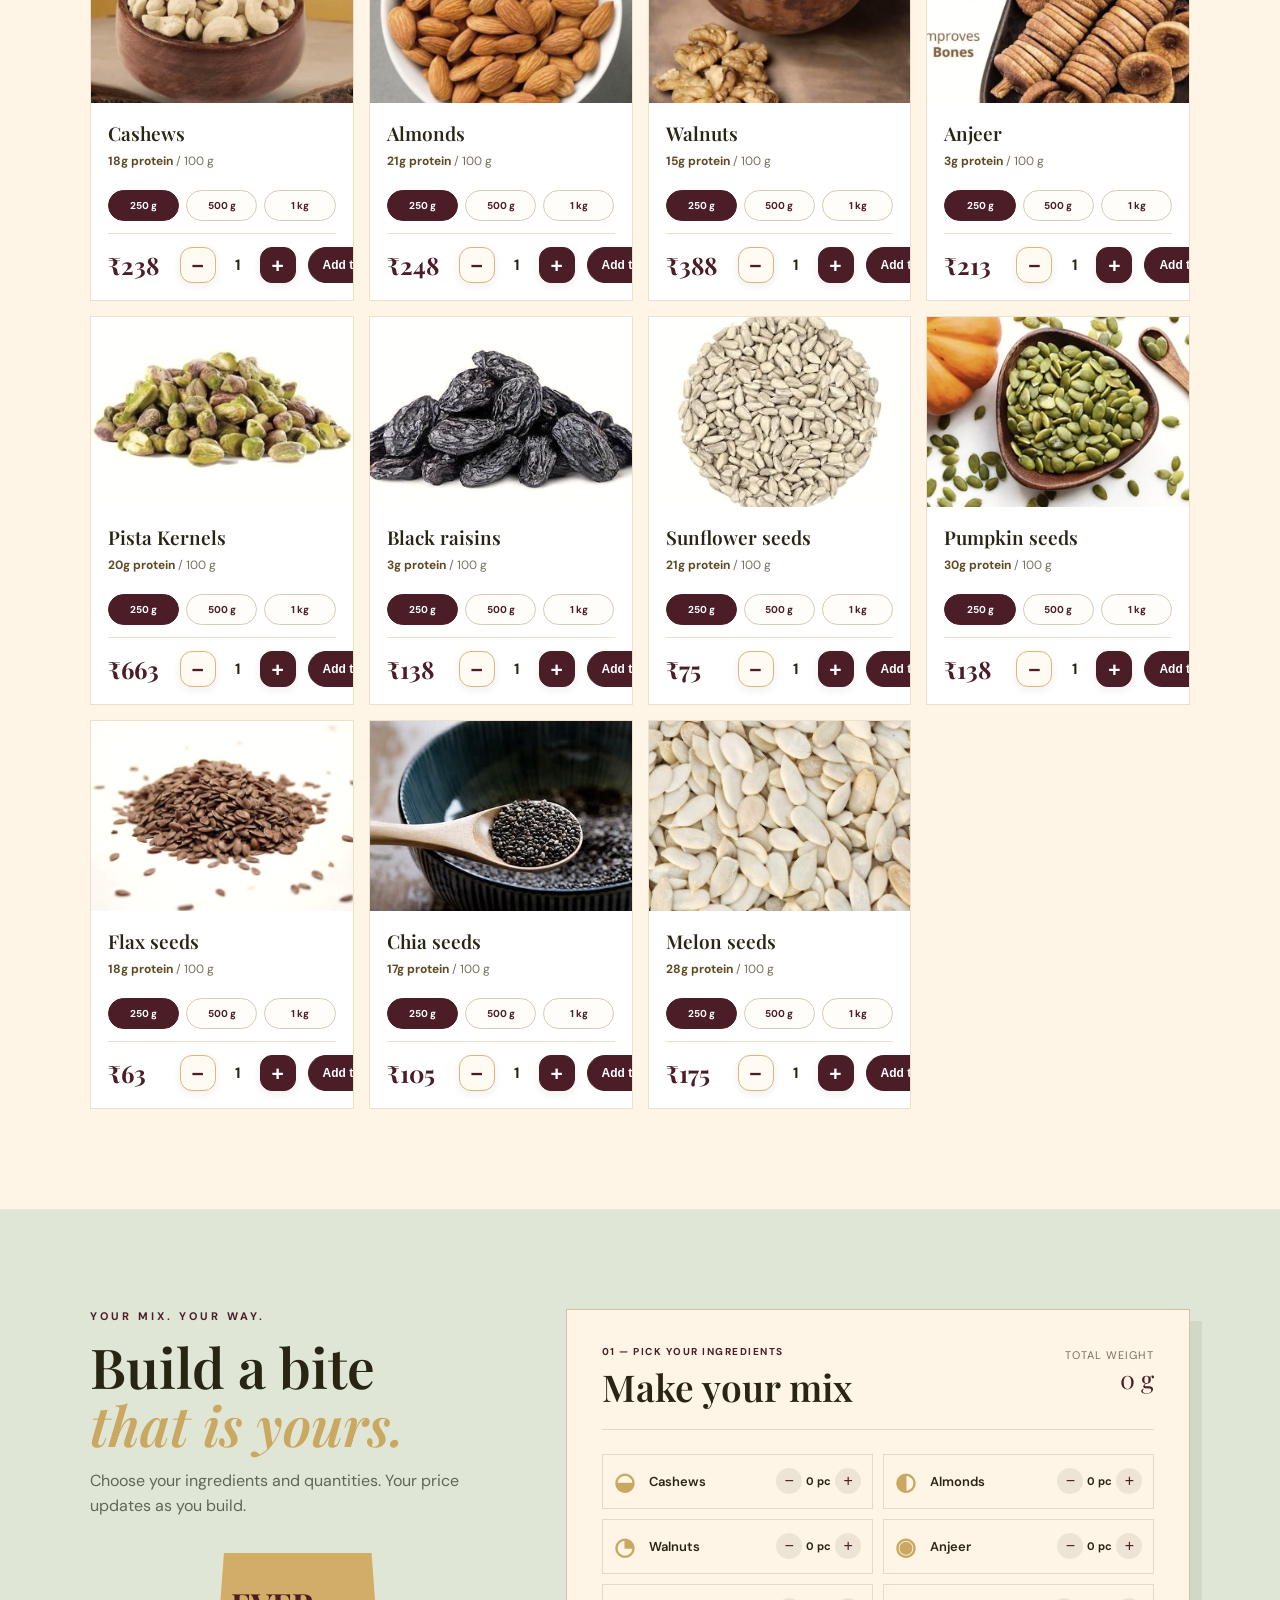
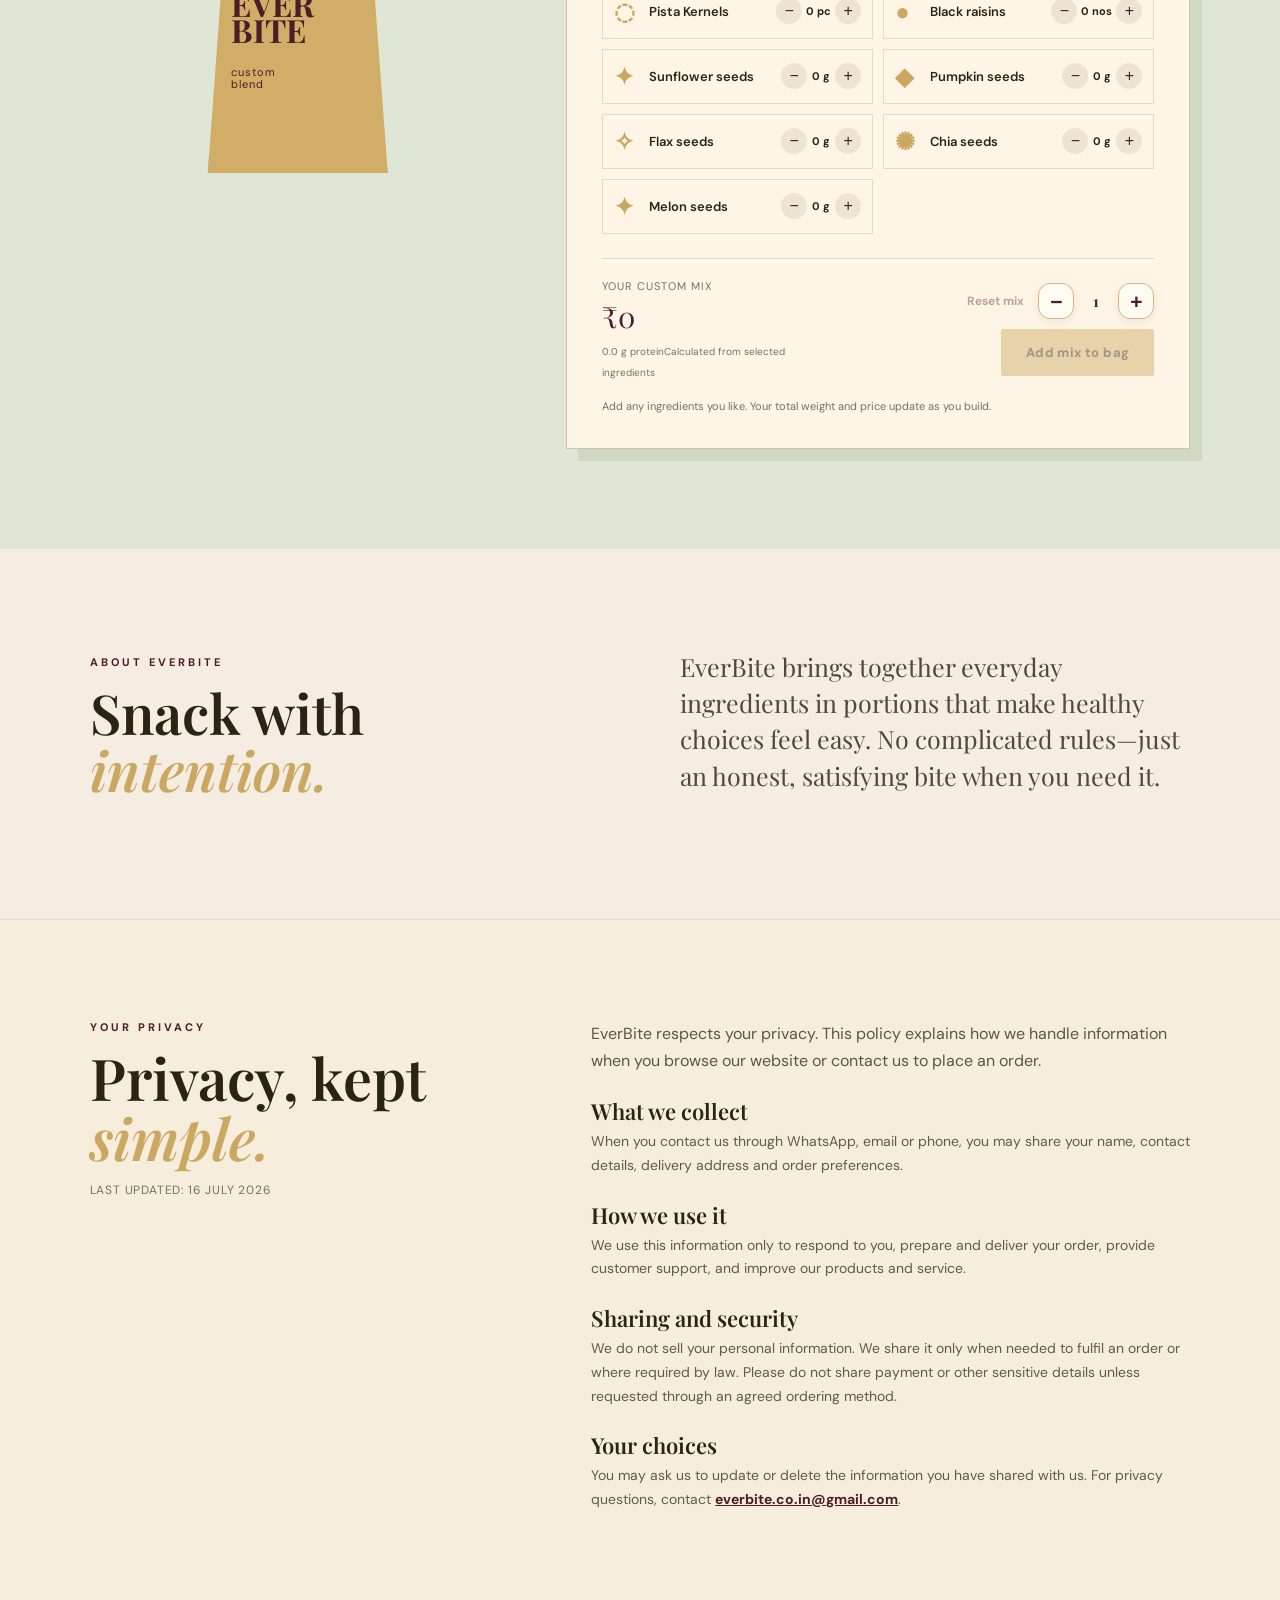
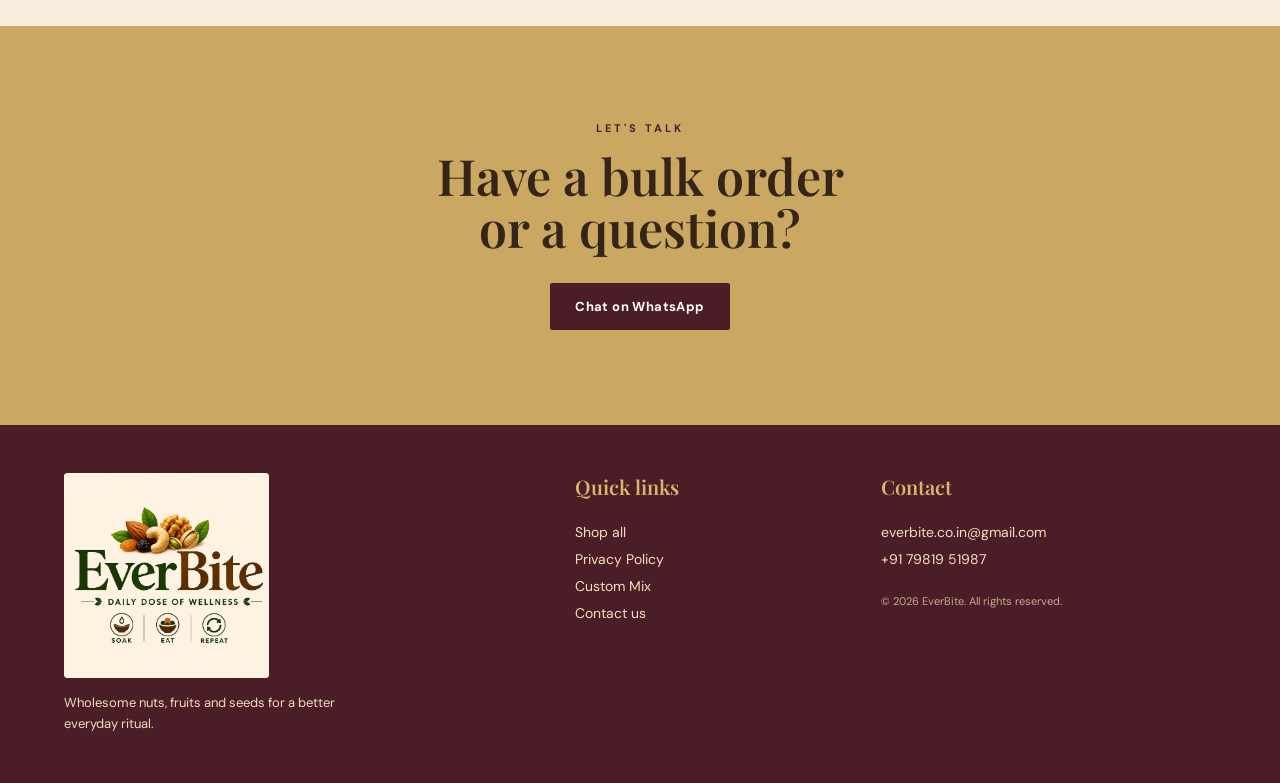
==== commit 57503efd: "updating bugs" ====
--- a/index.html
+++ b/index.html
@@ -4,7 +4,7 @@
     <meta charset="UTF-8" />
     <meta name="viewport" content="width=device-width, initial-scale=1.0" />
     <meta name="description" content="EverBite — thoughtfully crafted everyday nutrition." />
-    <title>EverBite | A better bite, every day</title>
+    <title>EverBite | Power in every bite</title>
     <link rel="preconnect" href="https://fonts.googleapis.com" />
     <link rel="preconnect" href="https://fonts.gstatic.com" crossorigin />
     <link href="https://fonts.googleapis.com/css2?family=DM+Sans:wght@400;500;600;700&family=Playfair+Display:wght@500;600;700&display=swap" rel="stylesheet" />
@@ -29,7 +29,7 @@
           <p class="eyebrow">THE EVERYDAY RITUAL</p>
           <h1>Goodness that<br /><em>keeps up with you.</em></h1>
           <p class="lead">Wholesome nuts, fruits and seeds—thoughtfully portioned for every kind of day.</p>
-          <div class="hero-actions"><a class="button button-dark" href="#products">Shop mixes</a><a class="text-link" href="#custom-mix">Create your own <span>→</span></a></div>
+          <div class="hero-actions"><a class="button button-dark" href="#products">Shop mixes</a><a class="text-link" href="#custom-mix">Create your own mix <span>→</span></a></div>
         </div>
         <div class="hero-fall hero-fall-right" aria-label="A slow cascade of dry fruits and seeds">
           <i class="nut almond a1"></i><i class="nut almond a2"></i><i class="nut almond a3"></i><i class="nut almond a4"></i>
@@ -44,6 +44,7 @@
 
       <section id="products" class="section products-section">
         <div class="section-heading"><p class="eyebrow">THE EVERBITE COLLECTION</p><h2>Small packs. <em>Big energy.</em></h2><p>Purposeful blends and pantry essentials for a naturally better snack.</p></div>
+        <div class="order-benefits" aria-label="Order information"><span>Minimum order ₹499</span><i></i><span>Shipping charges applicable</span><i></i><span>First order above ₹999? Free one-day trial pack</span></div>
         <div id="featured-products" class="featured-grid" aria-live="polite"></div>
         <div class="catalogue-heading"><h3>Pantry essentials</h3><p>Shop your favourites, simply and honestly.</p></div>
         <div id="single-products" class="product-grid"></div>
--- a/styles.css
+++ b/styles.css
@@ -60,3 +60,7 @@
 
 .mixer-actions{display:flex;align-items:center;justify-content:flex-end;gap:10px;flex-wrap:wrap}.reset-mix{border:0;background:transparent;color:var(--wine);padding:10px 4px;font:700 12px "DM Sans",sans-serif;text-decoration:underline;cursor:pointer;white-space:nowrap}.reset-mix:disabled{opacity:.38;cursor:not-allowed;text-decoration:none}.mixer-actions .custom-buy-actions{width:auto!important}.mixer-actions .button{white-space:nowrap}
 @media(max-width:680px){.mixer-actions{width:100%;justify-content:flex-end}.mixer-actions .custom-buy-actions{width:auto!important}.mixer-actions .button{width:auto!important}}
+
+/* Ordering policy and first-order offer. */
+.order-benefits{display:flex;align-items:center;justify-content:center;flex-wrap:wrap;gap:13px;margin:26px auto 34px;color:var(--wine);font-size:13px;font-weight:700;letter-spacing:.2px;text-align:center}.order-benefits i{width:5px;height:5px;border-radius:50%;background:#d2ab58}.cart-order-note{margin:0 0 14px;color:var(--wine);font-size:14px;font-weight:700;line-height:1.5}.cart-footer .button:disabled{opacity:.45;cursor:not-allowed}
+@media(max-width:680px){.order-benefits{margin:22px auto 28px;gap:8px;font-size:12px;line-height:1.45}.order-benefits i{display:none}.order-benefits span{width:100%}.cart-order-note{font-size:14px;line-height:1.55}}
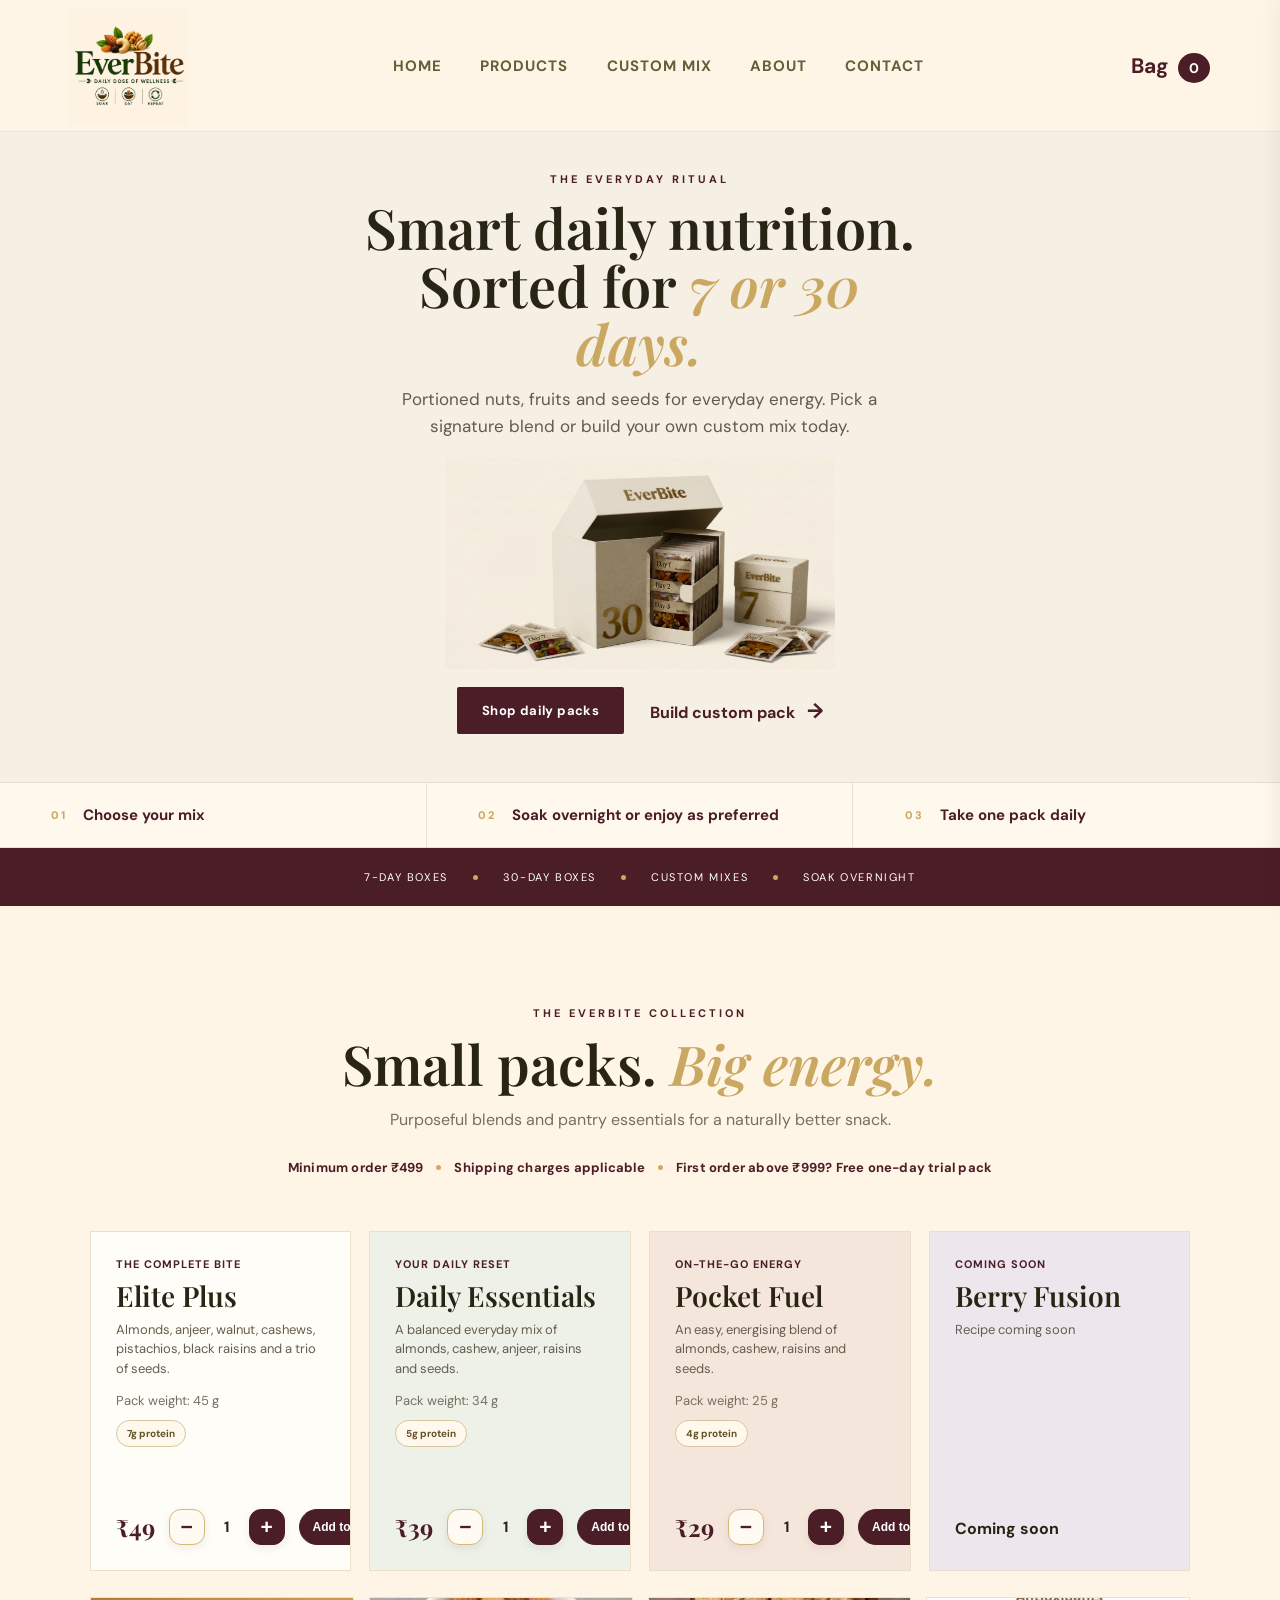
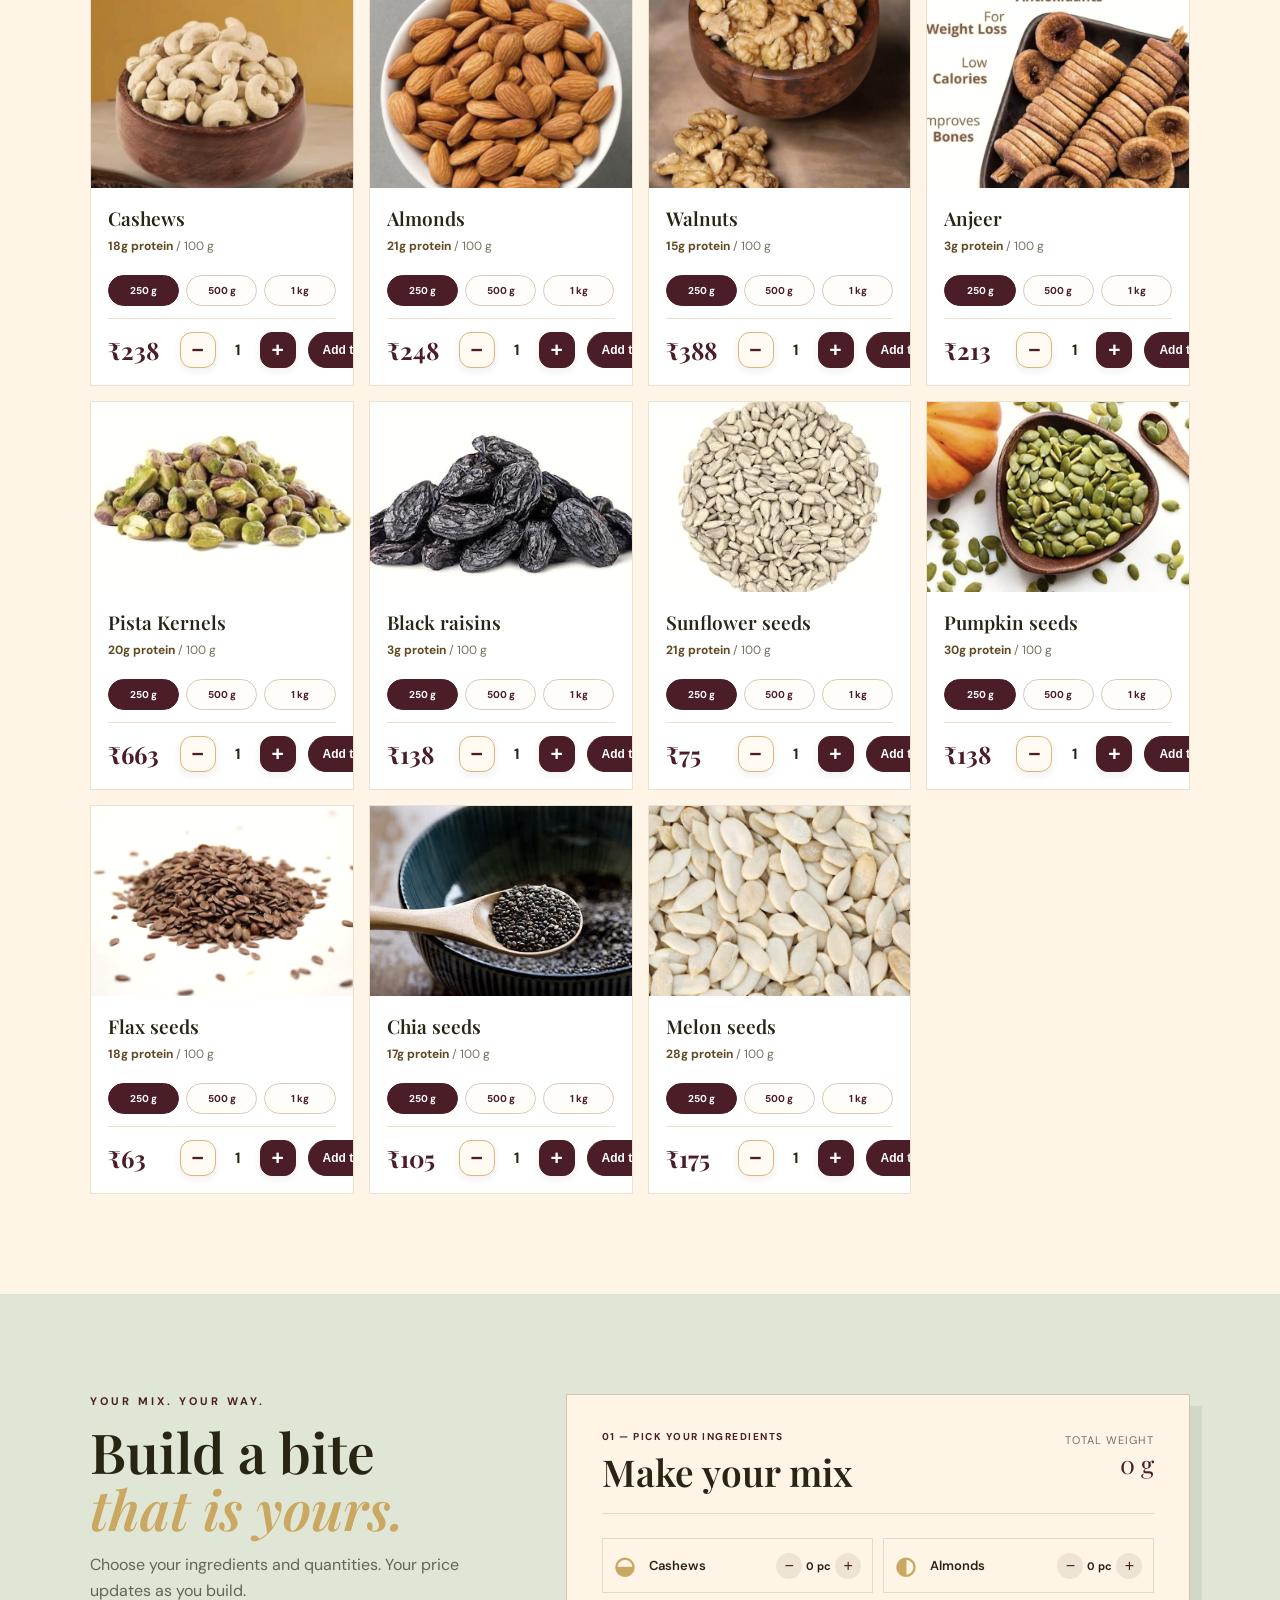
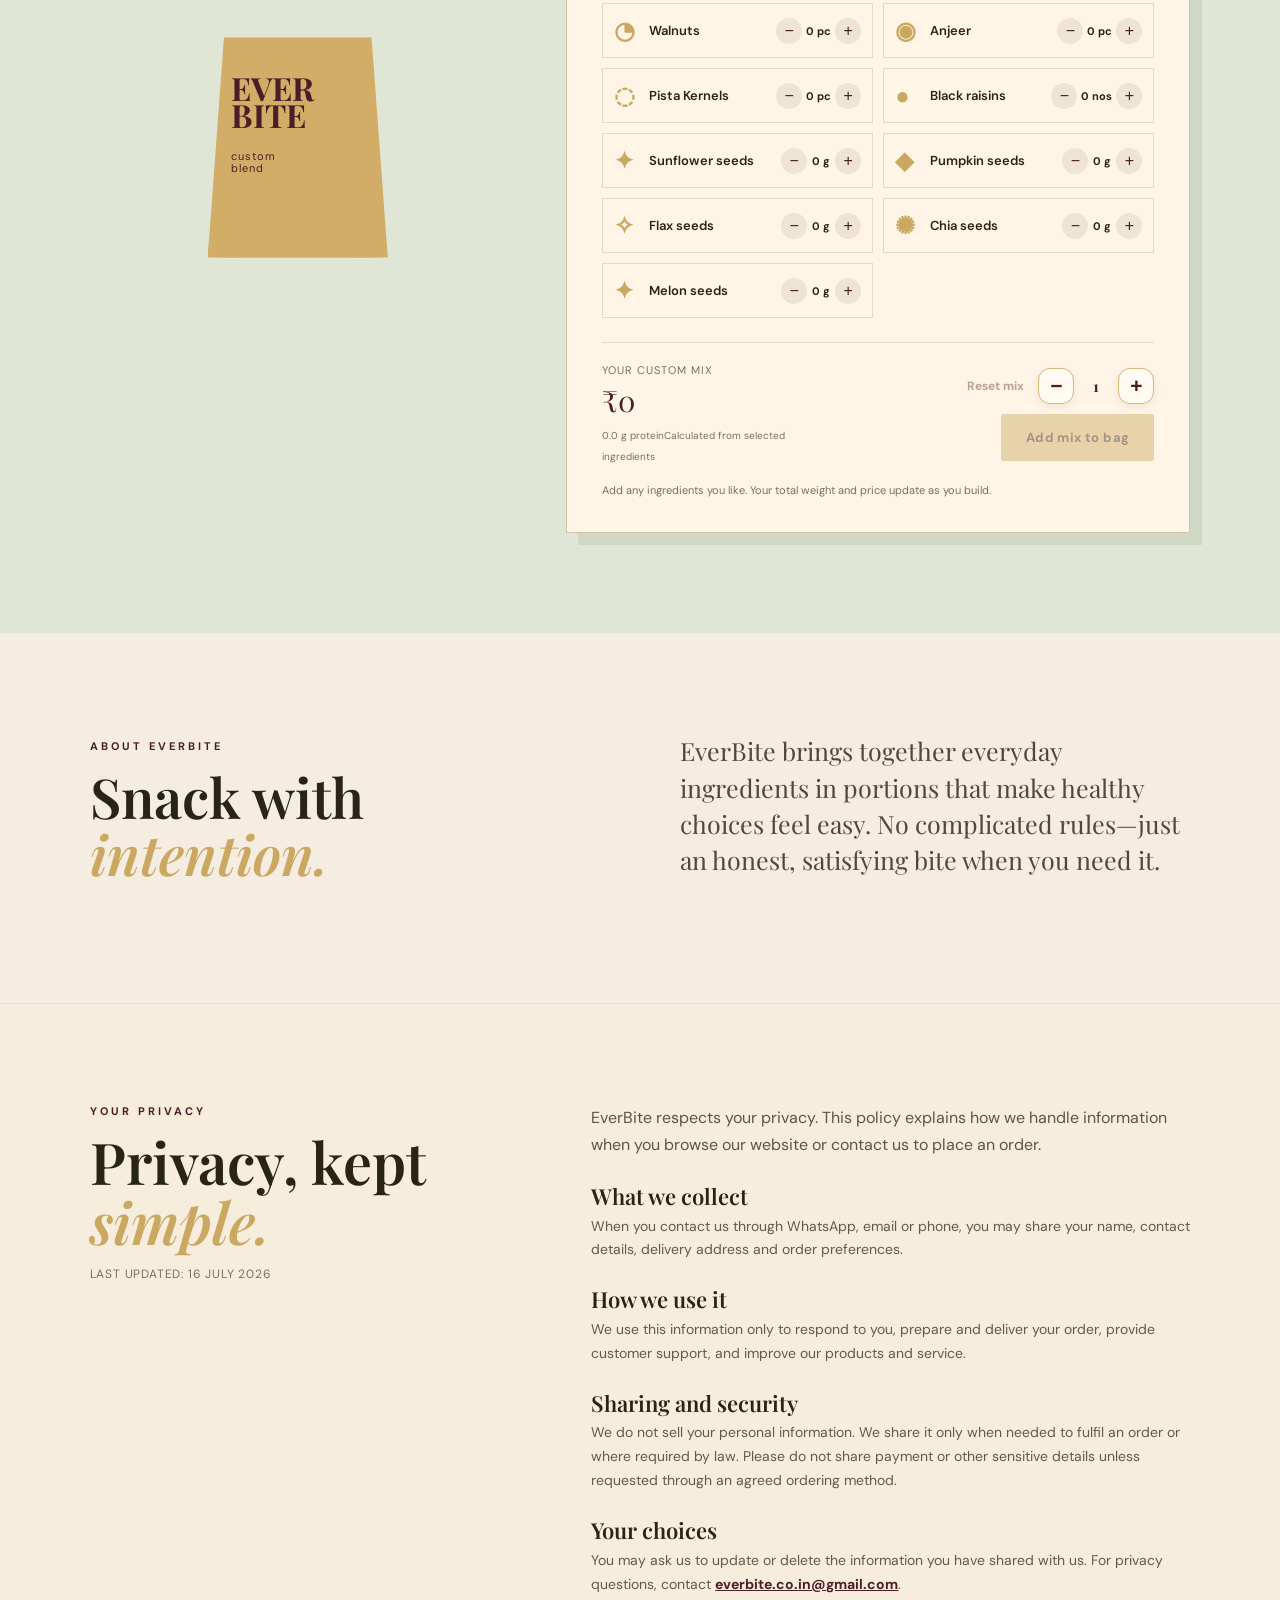
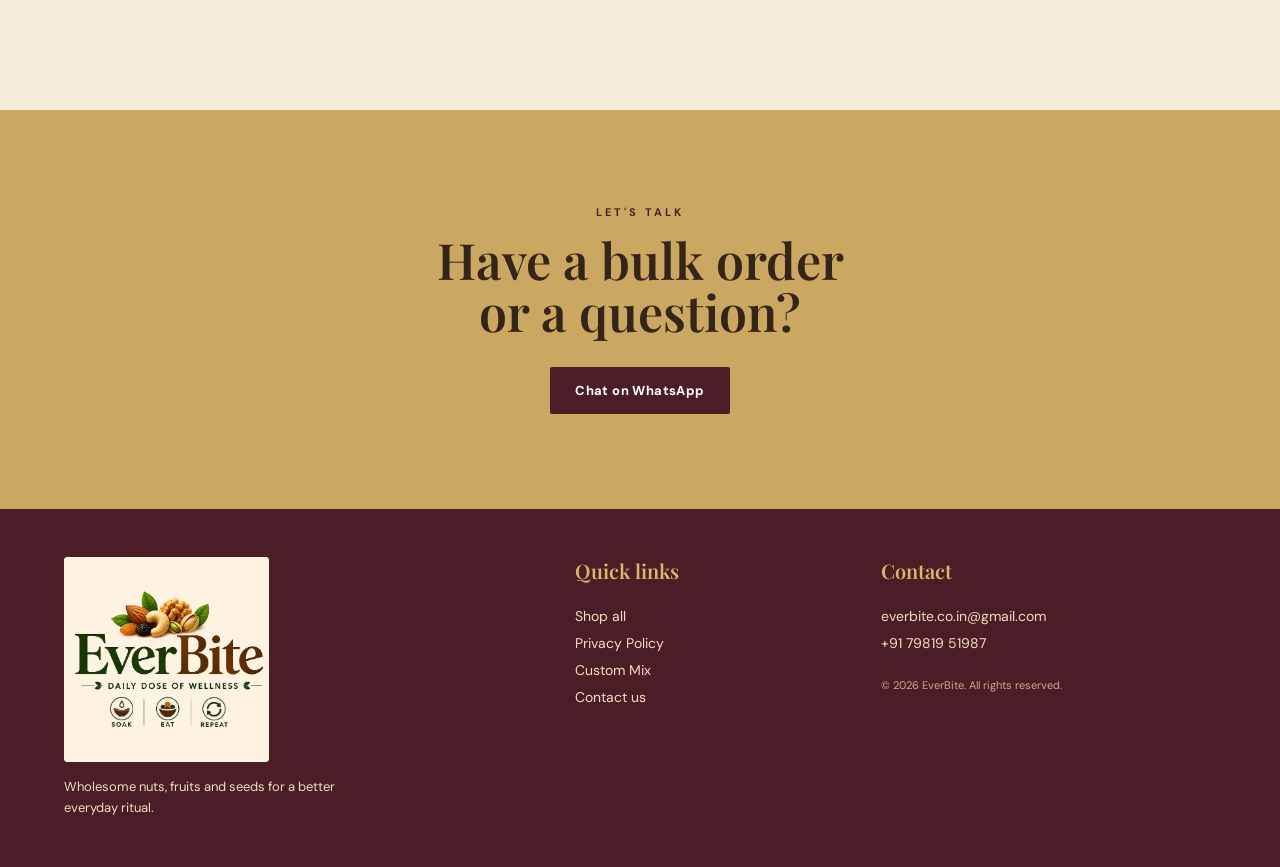
==== commit d4188fb4: "changes of home page" ====
--- a/index.html
+++ b/index.html
@@ -1,86 +1,180 @@
 <!doctype html>
 <html lang="en">
-  <head>
-    <meta charset="UTF-8" />
-    <meta name="viewport" content="width=device-width, initial-scale=1.0" />
-    <meta name="description" content="EverBite — thoughtfully crafted everyday nutrition." />
-    <title>EverBite | Power in every bite</title>
-    <link rel="preconnect" href="https://fonts.googleapis.com" />
-    <link rel="preconnect" href="https://fonts.gstatic.com" crossorigin />
-    <link href="https://fonts.googleapis.com/css2?family=DM+Sans:wght@400;500;600;700&family=Playfair+Display:wght@500;600;700&display=swap" rel="stylesheet" />
-    <link rel="stylesheet" href="styles.css" />
-  </head>
-  <body>
-    <header class="site-header">
-      <a class="brand brand-logo" href="#home" aria-label="EverBite home"><img src="assets/images/everbite-logo.jpeg" alt="EverBite — Daily Dose of Wellness" /></a>
-      <button class="menu-toggle" aria-label="Open navigation" aria-expanded="false">☰</button>
-      <nav class="main-nav" aria-label="Main navigation">
-        <a href="#home">Home</a><a href="#products">Products</a><a href="#custom-mix">Custom Mix</a><a href="#about">About</a><a href="#contact">Contact</a>
-      </nav>
-      <button class="cart-button" aria-label="Open cart">Bag <span class="cart-count">0</span></button>
-    </header>
 
-    <main>
-      <section id="home" class="hero hero-centred">
-        <div class="hero-fall hero-fall-left" aria-hidden="true">
-          <i class="nut almond a1"></i><i class="nut almond a2"></i><i class="nut cashew c1"></i><i class="nut cashew c2"></i><i class="nut walnut w1"></i><i class="nut pista p1"></i><i class="seed s1"></i><i class="seed s2"></i>
+<head>
+  <meta charset="UTF-8" />
+  <meta name="viewport" content="width=device-width, initial-scale=1.0" />
+  <meta name="description" content="EverBite — thoughtfully crafted everyday nutrition." />
+  <title>EverBite | Power in every bite</title>
+  <link rel="icon" type="image/png" href="assets/images/favicon.png">
+  <link rel="preconnect" href="https://fonts.googleapis.com" />
+  <link rel="preconnect" href="https://fonts.gstatic.com" crossorigin />
+  <link
+    href="https://fonts.googleapis.com/css2?family=DM+Sans:wght@400;500;600;700&family=Playfair+Display:wght@500;600;700&display=swap"
+    rel="stylesheet" />
+  <link rel="stylesheet" href="styles.css" />
+</head>
+
+<body>
+  <header class="site-header">
+    <a class="brand brand-logo" href="#home" aria-label="EverBite home"><img src="assets/images/everbite-logo.jpeg"
+        alt="EverBite — Daily Dose of Wellness" /></a>
+    <button class="menu-toggle" aria-label="Open navigation" aria-expanded="false">☰</button>
+    <nav class="main-nav" aria-label="Main navigation">
+      <a href="#home">Home</a><a href="#products">Products</a><a href="#custom-mix">Custom Mix</a><a
+        href="#about">About</a><a href="#contact">Contact</a>
+    </nav>
+    <button class="cart-button" aria-label="Open cart">Bag <span class="cart-count">0</span></button>
+  </header>
+
+  <main>
+    <section id="home" class="hero hero-centred">
+      <div class="hero-fall hero-fall-left" aria-hidden="true">
+        <i class="nut almond a1"></i><i class="nut almond a2"></i><i class="nut cashew c1"></i><i
+          class="nut cashew c2"></i><i class="nut walnut w1"></i><i class="nut pista p1"></i><i class="seed s1"></i><i
+          class="seed s2"></i>
+      </div>
+      <div class="hero-copy">
+        <p class="eyebrow">THE EVERYDAY RITUAL</p>
+        <h1>Smart daily nutrition. Sorted for <em>7 or 30 days.</em></h1>
+        <p class="lead">Portioned nuts, fruits and seeds for everyday energy. Pick a signature blend or build your own
+          custom mix today.</p>
+        <div class="daily-pack-mockup">
+          <img src="assets/images/daily-pack.png" alt="EverBite Daily Pack" class="daily-pack-image">
         </div>
-        <div class="hero-copy">
-          <p class="eyebrow">THE EVERYDAY RITUAL</p>
-          <h1>Goodness that<br /><em>keeps up with you.</em></h1>
-          <p class="lead">Wholesome nuts, fruits and seeds—thoughtfully portioned for every kind of day.</p>
-          <div class="hero-actions"><a class="button button-dark" href="#products">Shop mixes</a><a class="text-link" href="#custom-mix">Create your own mix <span>→</span></a></div>
+        <div class="hero-actions"><a class="button button-dark" href="#products">Shop daily packs</a><a
+            class="text-link" href="#custom-mix">Build custom pack <span>→</span></a></div>
+      </div>
+      <div class="hero-fall hero-fall-right" aria-label="A slow cascade of dry fruits and seeds">
+        <i class="nut almond a1"></i><i class="nut almond a2"></i><i class="nut almond a3"></i><i
+          class="nut almond a4"></i>
+        <i class="nut cashew c1"></i><i class="nut cashew c2"></i><i class="nut cashew c3"></i>
+        <i class="nut walnut w1"></i><i class="nut walnut w2"></i><i class="nut walnut w3"></i>
+        <i class="nut pista p1"></i><i class="nut pista p2"></i><i class="nut pista p3"></i>
+        <i class="seed s1"></i><i class="seed s2"></i><i class="seed s3"></i><i class="seed s4"></i><i
+          class="seed s5"></i>
+      </div>
+    </section>
+
+    <section class="home-steps" aria-label="How EverBite works">
+      <article><span>01</span><strong>Choose your mix</strong></article>
+      <article><span>02</span><strong>Soak overnight or enjoy as preferred</strong></article>
+      <article><span>03</span><strong>Take one pack daily</strong></article>
+    </section>
+
+    <section class="intro-strip"><span>7-day boxes</span><i></i><span>30-day boxes</span><i></i><span>Custom
+        mixes</span><i></i><span>Soak overnight</span></section>
+
+    <section id="products" class="section products-section">
+      <div class="section-heading">
+        <p class="eyebrow">THE EVERBITE COLLECTION</p>
+        <h2>Small packs. <em>Big energy.</em></h2>
+        <p>Purposeful blends and pantry essentials for a naturally better snack.</p>
+      </div>
+      <div class="order-benefits" aria-label="Order information"><span>Minimum order ₹499</span><i></i><span>Shipping
+          charges applicable</span><i></i><span>First order above ₹999? Free one-day trial pack</span></div>
+      <div id="featured-products" class="featured-grid" aria-live="polite"></div>
+      <div class="catalogue-heading">
+        <h3>Pantry essentials</h3>
+        <p>Shop your favourites, simply and honestly.</p>
+      </div>
+      <div id="single-products" class="product-grid"></div>
+    </section>
+
+    <section id="custom-mix" class="custom-section">
+      <div class="custom-intro">
+        <p class="eyebrow">YOUR MIX. YOUR WAY.</p>
+        <h2>Build a bite<br /><em>that is yours.</em></h2>
+        <p>Choose your ingredients and quantities. Your price updates as you build.</p>
+        <div class="mix-bag">EVER<br />BITE <span>custom<br />blend</span></div>
+      </div>
+      <div class="mixer-card">
+        <div class="mixer-top">
+          <div>
+            <p class="step">01 — PICK YOUR INGREDIENTS</p>
+            <h3>Make your mix</h3>
+          </div>
+          <p class="mix-total"><span>Total weight</span><strong id="mix-weight">0 g</strong></p>
         </div>
-        <div class="hero-fall hero-fall-right" aria-label="A slow cascade of dry fruits and seeds">
-          <i class="nut almond a1"></i><i class="nut almond a2"></i><i class="nut almond a3"></i><i class="nut almond a4"></i>
-          <i class="nut cashew c1"></i><i class="nut cashew c2"></i><i class="nut cashew c3"></i>
-          <i class="nut walnut w1"></i><i class="nut walnut w2"></i><i class="nut walnut w3"></i>
-          <i class="nut pista p1"></i><i class="nut pista p2"></i><i class="nut pista p3"></i>
-          <i class="seed s1"></i><i class="seed s2"></i><i class="seed s3"></i><i class="seed s4"></i><i class="seed s5"></i>
+        <div id="mixer-ingredients" class="ingredient-list"></div>
+        <div class="mixer-footer">
+          <div><span>Your custom mix</span><strong id="mix-price">₹0</strong><small id="mix-protein">0.0 g
+              protein</small><small>Calculated from selected ingredients</small></div>
+          <div class="mixer-actions"><button id="reset-custom-mix" class="reset-mix" type="button" disabled>Reset
+              mix</button><button id="add-custom-mix" class="button button-gold" disabled>Add mix to bag</button></div>
         </div>
-      </section>
+        <p class="minimum-note">Minimum custom mix: 250 g. Nuts are added by piece; seeds in 5 g portions. Use × to
+          remove an ingredient.</p>
+      </div>
+    </section>
 
-      <section class="intro-strip"><span>100% real ingredients</span><i></i><span>Nothing unnecessary</span><i></i><span>Made for everyday energy</span></section>
+    <section id="about" class="about-section">
+      <div>
+        <p class="eyebrow">ABOUT EVERBITE</p>
+        <h2>Snack with<br /><em>intention.</em></h2>
+      </div>
+      <p>EverBite brings together everyday ingredients in portions that make healthy choices feel easy. No complicated
+        rules—just an honest, satisfying bite when you need it.</p>
+    </section>
+    <section id="privacy" class="privacy-section" aria-labelledby="privacy-title">
+      <div class="privacy-intro">
+        <p class="eyebrow">YOUR PRIVACY</p>
+        <h2 id="privacy-title">Privacy, kept<br /><em>simple.</em></h2>
+        <p>Last updated: 16 July 2026</p>
+      </div>
+      <div class="privacy-content">
+        <p>EverBite respects your privacy. This policy explains how we handle information when you browse our website or
+          contact us to place an order.</p>
+        <h3>What we collect</h3>
+        <p>When you contact us through WhatsApp, email or phone, you may share your name, contact details, delivery
+          address and order preferences.</p>
+        <h3>How we use it</h3>
+        <p>We use this information only to respond to you, prepare and deliver your order, provide customer support, and
+          improve our products and service.</p>
+        <h3>Sharing and security</h3>
+        <p>We do not sell your personal information. We share it only when needed to fulfil an order or where required
+          by law. Please do not share payment or other sensitive details unless requested through an agreed ordering
+          method.</p>
+        <h3>Your choices</h3>
+        <p>You may ask us to update or delete the information you have shared with us. For privacy questions, contact <a
+            href="mailto:everbite.co.in@gmail.com">everbite.co.in@gmail.com</a>.</p>
+      </div>
+    </section>
+    <section id="contact" class="contact-section">
+      <p class="eyebrow">LET'S TALK</p>
+      <h2>Have a bulk order<br />or a question?</h2><a class="button button-dark whatsapp-link" href="#">Chat on
+        WhatsApp</a>
+    </section>
+  </main>
 
-      <section id="products" class="section products-section">
-        <div class="section-heading"><p class="eyebrow">THE EVERBITE COLLECTION</p><h2>Small packs. <em>Big energy.</em></h2><p>Purposeful blends and pantry essentials for a naturally better snack.</p></div>
-        <div class="order-benefits" aria-label="Order information"><span>Minimum order ₹499</span><i></i><span>Shipping charges applicable</span><i></i><span>First order above ₹999? Free one-day trial pack</span></div>
-        <div id="featured-products" class="featured-grid" aria-live="polite"></div>
-        <div class="catalogue-heading"><h3>Pantry essentials</h3><p>Shop your favourites, simply and honestly.</p></div>
-        <div id="single-products" class="product-grid"></div>
-      </section>
+  <aside class="cart-drawer" aria-label="Shopping bag" aria-hidden="true">
+    <div class="cart-header">
+      <h2>Your bag</h2><button class="close-cart" aria-label="Close cart">×</button>
+    </div>
+    <div id="cart-items" class="cart-items"></div>
+    <div class="cart-footer">
+      <div><span>Total</span><strong id="cart-total">₹0</strong></div><button id="whatsapp-order"
+        class="button button-dark">Order on WhatsApp ↗</button><small>Your order details will open in WhatsApp for
+        confirmation.</small>
+    </div>
+  </aside>
+  <div class="backdrop"></div>
+  <footer>
+    <div class="footer-brand"><a class="footer-logo" href="#home"><img src="assets/images/everbite-logo.jpeg"
+          alt="EverBite — Daily Dose of Wellness" /></a>
+      <p>Wholesome nuts, fruits and seeds for a better everyday ritual.</p>
+    </div>
+    <div class="footer-links">
+      <h3>Quick links</h3><a href="#products">Shop all</a><a href="#privacy">Privacy Policy</a><a
+        href="#custom-mix">Custom Mix</a><a href="#contact">Contact us</a>
+    </div>
+    <div class="footer-contact">
+      <h3>Contact</h3><a href="mailto:everbite.co.in@gmail.com">everbite.co.in@gmail.com</a><a
+        href="tel:+917981951987">+91 79819 51987</a>
+      <p>© <span id="year"></span> EverBite. All rights reserved.</p>
+    </div>
+  </footer>
+  <script src="app.js"></script>
+</body>
 
-      <section id="custom-mix" class="custom-section">
-        <div class="custom-intro"><p class="eyebrow">YOUR MIX. YOUR WAY.</p><h2>Build a bite<br /><em>that is yours.</em></h2><p>Choose your ingredients and quantities. Your price updates as you build.</p><div class="mix-bag">EVER<br />BITE <span>custom<br />blend</span></div></div>
-        <div class="mixer-card">
-          <div class="mixer-top"><div><p class="step">01 — PICK YOUR INGREDIENTS</p><h3>Make your mix</h3></div><p class="mix-total"><span>Total weight</span><strong id="mix-weight">0 g</strong></p></div>
-          <div id="mixer-ingredients" class="ingredient-list"></div>
-          <div class="mixer-footer"><div><span>Your custom mix</span><strong id="mix-price">₹0</strong><small id="mix-protein">0.0 g protein</small><small>Calculated from selected ingredients</small></div><div class="mixer-actions"><button id="reset-custom-mix" class="reset-mix" type="button" disabled>Reset mix</button><button id="add-custom-mix" class="button button-gold" disabled>Add mix to bag</button></div></div>
-          <p class="minimum-note">Minimum custom mix: 250 g. Nuts are added by piece; seeds in 5 g portions. Use × to remove an ingredient.</p>
-        </div>
-      </section>
-
-      <section id="about" class="about-section"><div><p class="eyebrow">ABOUT EVERBITE</p><h2>Snack with<br /><em>intention.</em></h2></div><p>EverBite brings together everyday ingredients in portions that make healthy choices feel easy. No complicated rules—just an honest, satisfying bite when you need it.</p></section>
-      <section id="privacy" class="privacy-section" aria-labelledby="privacy-title">
-        <div class="privacy-intro"><p class="eyebrow">YOUR PRIVACY</p><h2 id="privacy-title">Privacy, kept<br /><em>simple.</em></h2><p>Last updated: 16 July 2026</p></div>
-        <div class="privacy-content">
-          <p>EverBite respects your privacy. This policy explains how we handle information when you browse our website or contact us to place an order.</p>
-          <h3>What we collect</h3><p>When you contact us through WhatsApp, email or phone, you may share your name, contact details, delivery address and order preferences.</p>
-          <h3>How we use it</h3><p>We use this information only to respond to you, prepare and deliver your order, provide customer support, and improve our products and service.</p>
-          <h3>Sharing and security</h3><p>We do not sell your personal information. We share it only when needed to fulfil an order or where required by law. Please do not share payment or other sensitive details unless requested through an agreed ordering method.</p>
-          <h3>Your choices</h3><p>You may ask us to update or delete the information you have shared with us. For privacy questions, contact <a href="mailto:everbite.co.in@gmail.com">everbite.co.in@gmail.com</a>.</p>
-        </div>
-      </section>
-      <section id="contact" class="contact-section"><p class="eyebrow">LET'S TALK</p><h2>Have a bulk order<br />or a question?</h2><a class="button button-dark whatsapp-link" href="#">Chat on WhatsApp</a></section>
-    </main>
-
-    <aside class="cart-drawer" aria-label="Shopping bag" aria-hidden="true"><div class="cart-header"><h2>Your bag</h2><button class="close-cart" aria-label="Close cart">×</button></div><div id="cart-items" class="cart-items"></div><div class="cart-footer"><div><span>Total</span><strong id="cart-total">₹0</strong></div><button id="whatsapp-order" class="button button-dark">Order on WhatsApp ↗</button><small>Your order details will open in WhatsApp for confirmation.</small></div></aside>
-    <div class="backdrop"></div>
-    <footer>
-      <div class="footer-brand"><a class="footer-logo" href="#home"><img src="assets/images/everbite-logo.jpeg" alt="EverBite — Daily Dose of Wellness" /></a><p>Wholesome nuts, fruits and seeds for a better everyday ritual.</p></div>
-      <div class="footer-links"><h3>Quick links</h3><a href="#products">Shop all</a><a href="#privacy">Privacy Policy</a><a href="#custom-mix">Custom Mix</a><a href="#contact">Contact us</a></div>
-      <div class="footer-contact"><h3>Contact</h3><a href="mailto:everbite.co.in@gmail.com">everbite.co.in@gmail.com</a><a href="tel:+917981951987">+91 79819 51987</a><p>© <span id="year"></span> EverBite. All rights reserved.</p></div>
-    </footer>
-    <script src="app.js"></script>
-  </body>
-</html>
+</html>
--- a/styles.css
+++ b/styles.css
@@ -64,3 +64,41 @@
 /* Ordering policy and first-order offer. */
 .order-benefits{display:flex;align-items:center;justify-content:center;flex-wrap:wrap;gap:13px;margin:26px auto 34px;color:var(--wine);font-size:13px;font-weight:700;letter-spacing:.2px;text-align:center}.order-benefits i{width:5px;height:5px;border-radius:50%;background:#d2ab58}.cart-order-note{margin:0 0 14px;color:var(--wine);font-size:14px;font-weight:700;line-height:1.5}.cart-footer .button:disabled{opacity:.45;cursor:not-allowed}
 @media(max-width:680px){.order-benefits{margin:22px auto 28px;gap:8px;font-size:12px;line-height:1.45}.order-benefits i{display:none}.order-benefits span{width:100%}.cart-order-note{font-size:14px;line-height:1.55}}
+
+/* Daily pack concept on the home screen. */
+:root .hero-centred{min-height:650px!important}
+:root .hero-centred{grid-template-columns:.82fr minmax(600px,1.45fr) .82fr!important}
+:root .hero-centred .hero-fall{min-height:650px!important}
+:root .hero-centred .hero-copy{padding-top:26px!important;padding-bottom:34px!important}
+:root .hero-centred h1{max-width:760px;margin-left:auto!important;margin-right:auto!important}
+:root .hero-centred h1{font-size:clamp(40px,4.35vw,60px)!important;margin-top:13px!important;margin-bottom:13px!important}
+:root .hero-centred .lead{max-width:660px!important}
+.daily-pack-mockup{position:relative;display:flex;justify-content:center;align-items:flex-end;gap:12px;margin:14px auto 0;min-height:96px;max-width:390px}
+.pack-box{width:148px;height:94px;border:1px solid #d8b66f;background:linear-gradient(135deg,#fff7e8,#ead7b4);box-shadow:0 18px 34px rgba(74,38,24,.13);display:flex;flex-direction:column;align-items:center;justify-content:center;text-transform:uppercase;color:#184d24;letter-spacing:1px;position:relative}
+.pack-box:before{content:"";position:absolute;inset:12px;border:1px solid rgba(24,77,36,.16)}
+.pack-box .pack-brand{font:700 20px "Playfair Display",serif;text-transform:none;color:#184d24;letter-spacing:0;position:relative;z-index:1}
+.pack-box strong{font:700 30px "DM Sans",sans-serif;color:var(--wine);line-height:1;position:relative;z-index:1}
+.pack-box span:last-child{font-size:10px;font-weight:800;position:relative;z-index:1}
+.pack-sachet{width:56px;height:72px;border:1px solid #dfc58e;background:linear-gradient(180deg,#fffaf0,#efe0c4);box-shadow:0 12px 24px rgba(74,38,24,.1);display:flex;align-items:flex-end;justify-content:center;padding:9px 6px;color:var(--wine);text-transform:uppercase;font-size:7px;font-weight:800;letter-spacing:.8px}
+.sachet-one{transform:rotate(-7deg);margin-right:-6px}
+.sachet-two{transform:rotate(6deg);margin-left:-6px}
+.home-steps{display:grid;grid-template-columns:repeat(3,1fr);border-top:1px solid #eadfcf;border-bottom:1px solid #eadfcf;background:#fff8ed}
+.home-steps article{padding:22px clamp(18px,4vw,62px);display:flex;align-items:center;gap:16px;border-right:1px solid #eadfcf}
+.home-steps article:last-child{border-right:0}
+.home-steps span{font-size:11px;font-weight:800;color:var(--gold);letter-spacing:2px}
+.home-steps strong{font-size:15px;color:var(--wine)}
+:root .hero-centred .hero-actions{margin-top:18px!important}
+@media(max-width:820px){.daily-pack-mockup{max-width:315px;min-height:112px;margin-top:24px}.pack-box{width:142px;height:102px}.pack-sachet{width:58px;height:80px}.home-steps{grid-template-columns:1fr}.home-steps article{padding:18px 24px;border-right:0;border-bottom:1px solid #eadfcf}.home-steps article:last-child{border-bottom:0}}
+@media(max-width:520px){.daily-pack-mockup{transform:scale(.9);margin-top:18px;margin-bottom:-4px}.hero-actions{gap:18px!important;flex-wrap:wrap}.home-steps strong{font-size:14px}}
+.daily-pack-mockup {
+    display: flex;
+    justify-content: center;
+    align-items: center;
+}
+
+.daily-pack-image {
+    width: 100%;
+    max-width: 450px;   /* Adjust as needed */
+    height: auto;
+    display: block;
+}
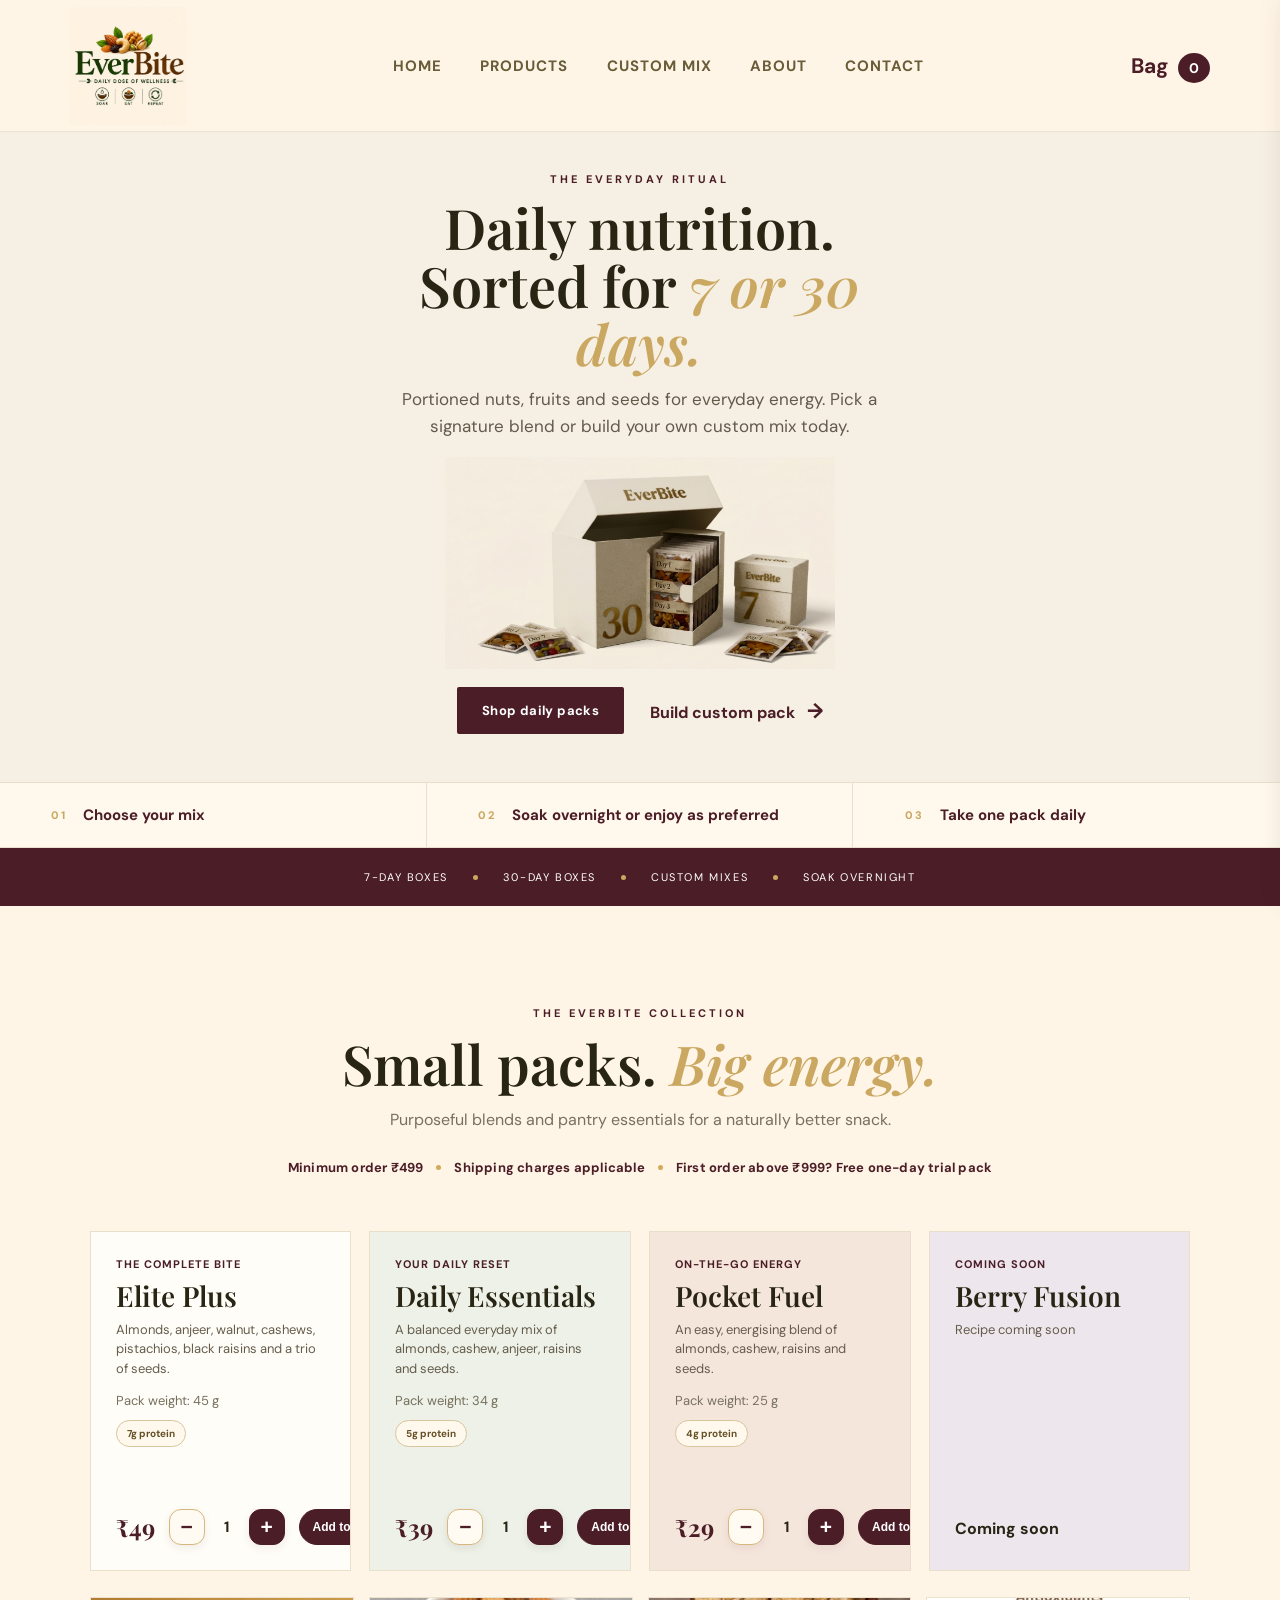
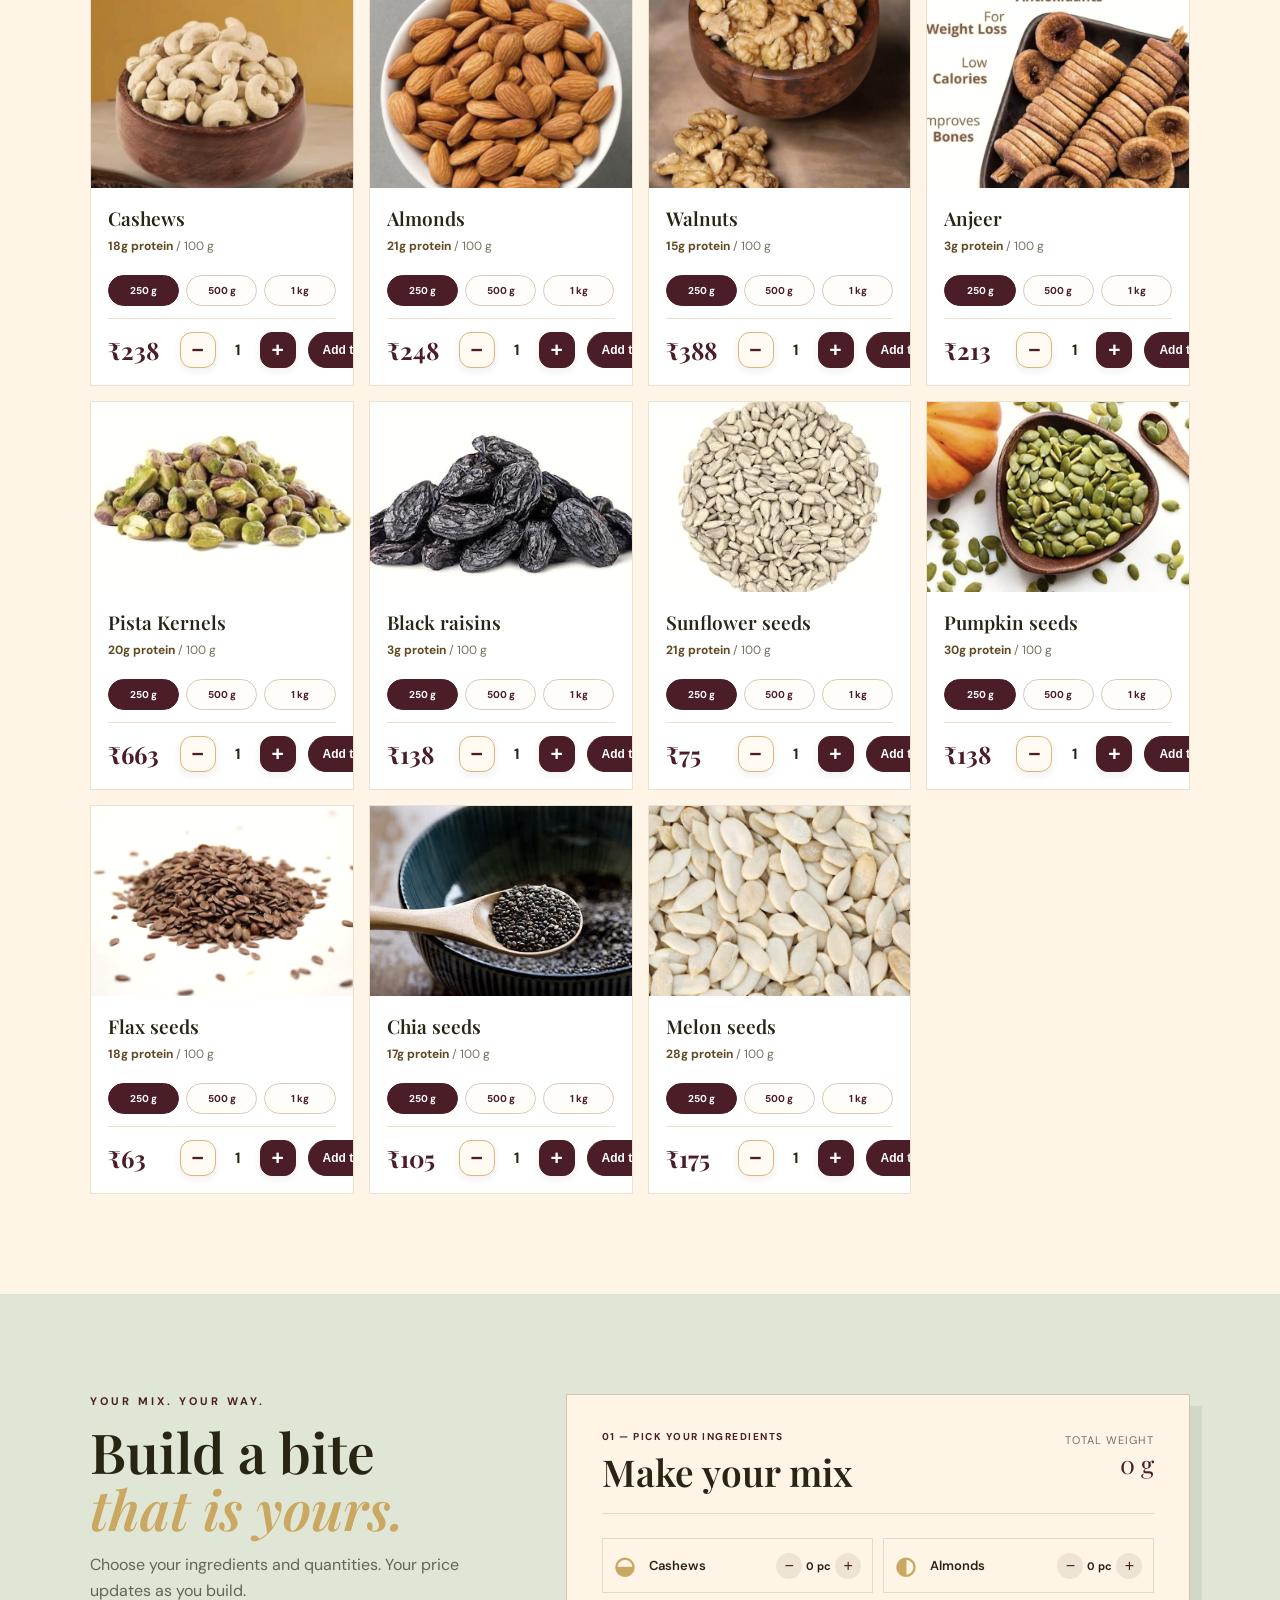
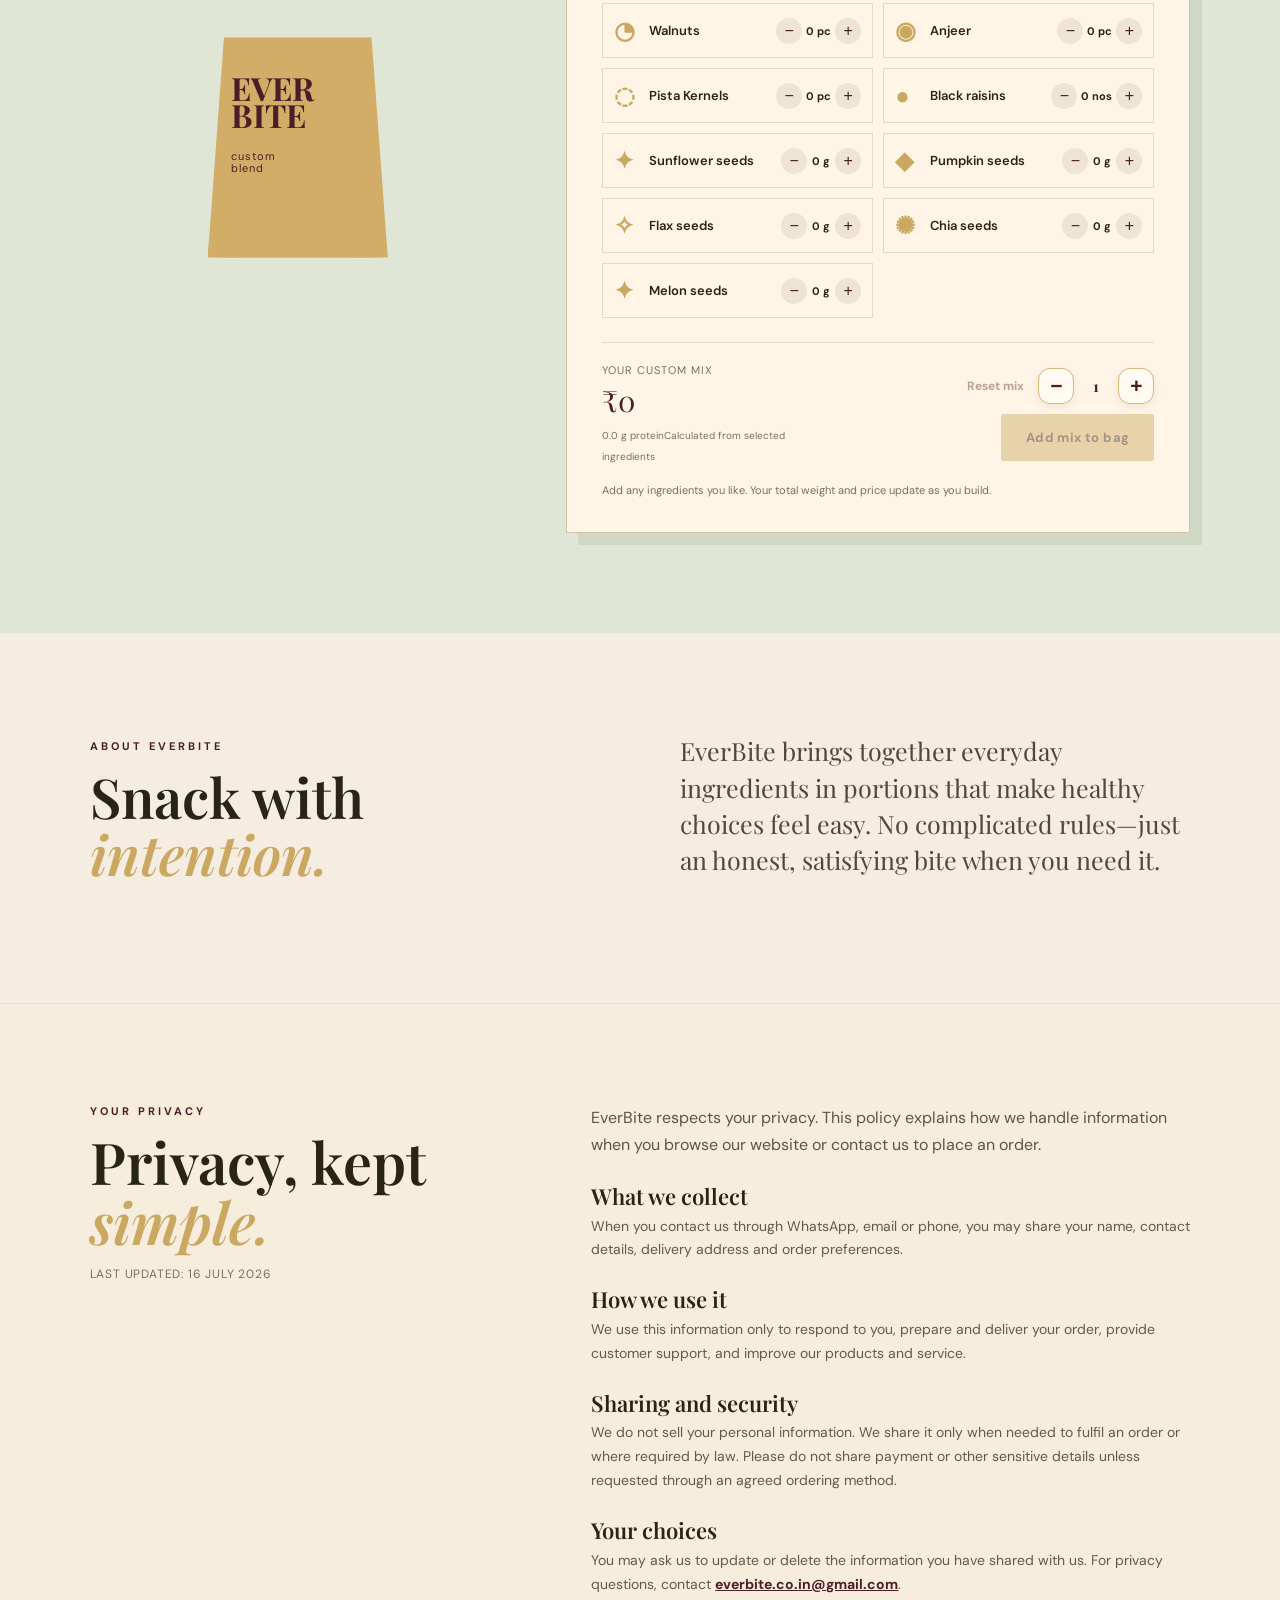
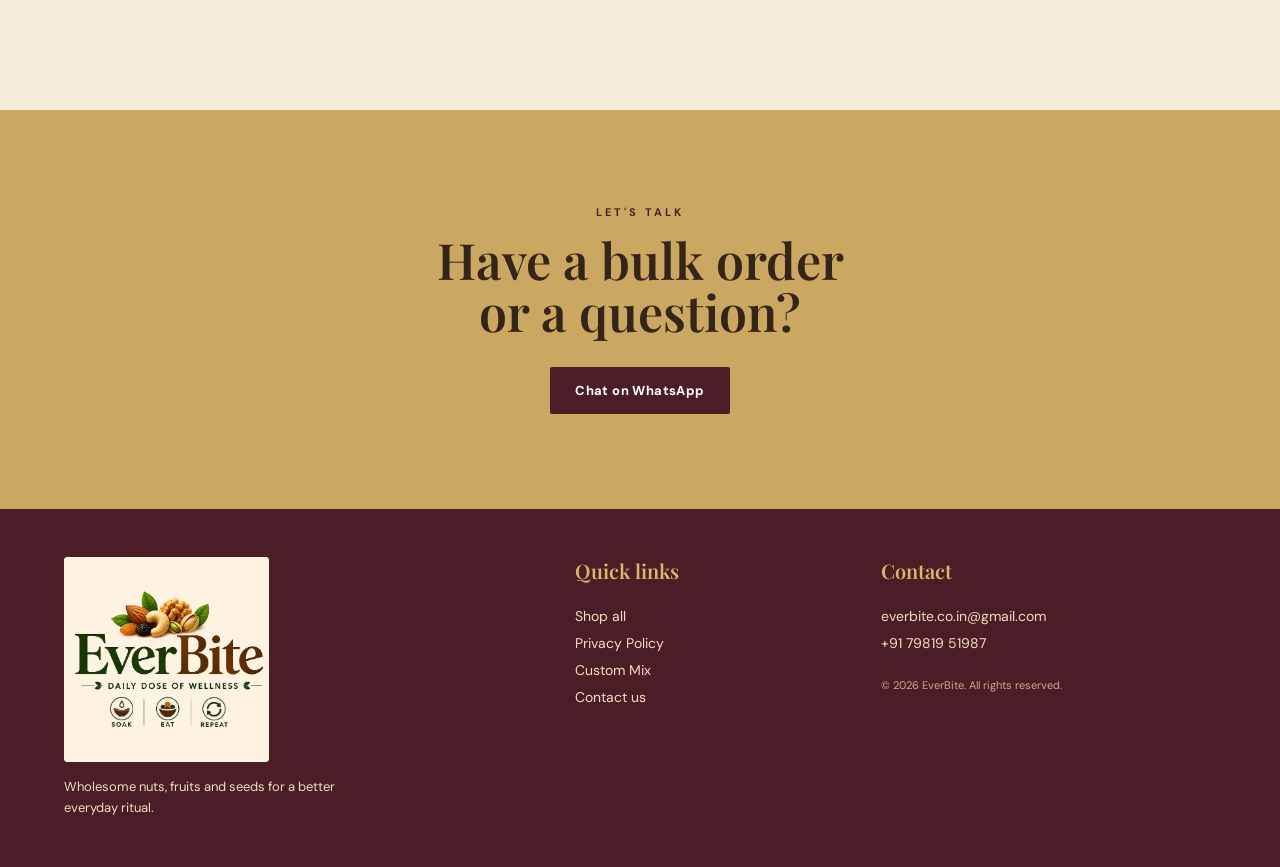
==== commit 9deae13d: "removing smart" ====
--- a/index.html
+++ b/index.html
@@ -36,7 +36,7 @@
       </div>
       <div class="hero-copy">
         <p class="eyebrow">THE EVERYDAY RITUAL</p>
-        <h1>Smart daily nutrition. Sorted for <em>7 or 30 days.</em></h1>
+        <h1>Daily nutrition. Sorted for <em>7 or 30 days.</em></h1>
         <p class="lead">Portioned nuts, fruits and seeds for everyday energy. Pick a signature blend or build your own
           custom mix today.</p>
         <div class="daily-pack-mockup">
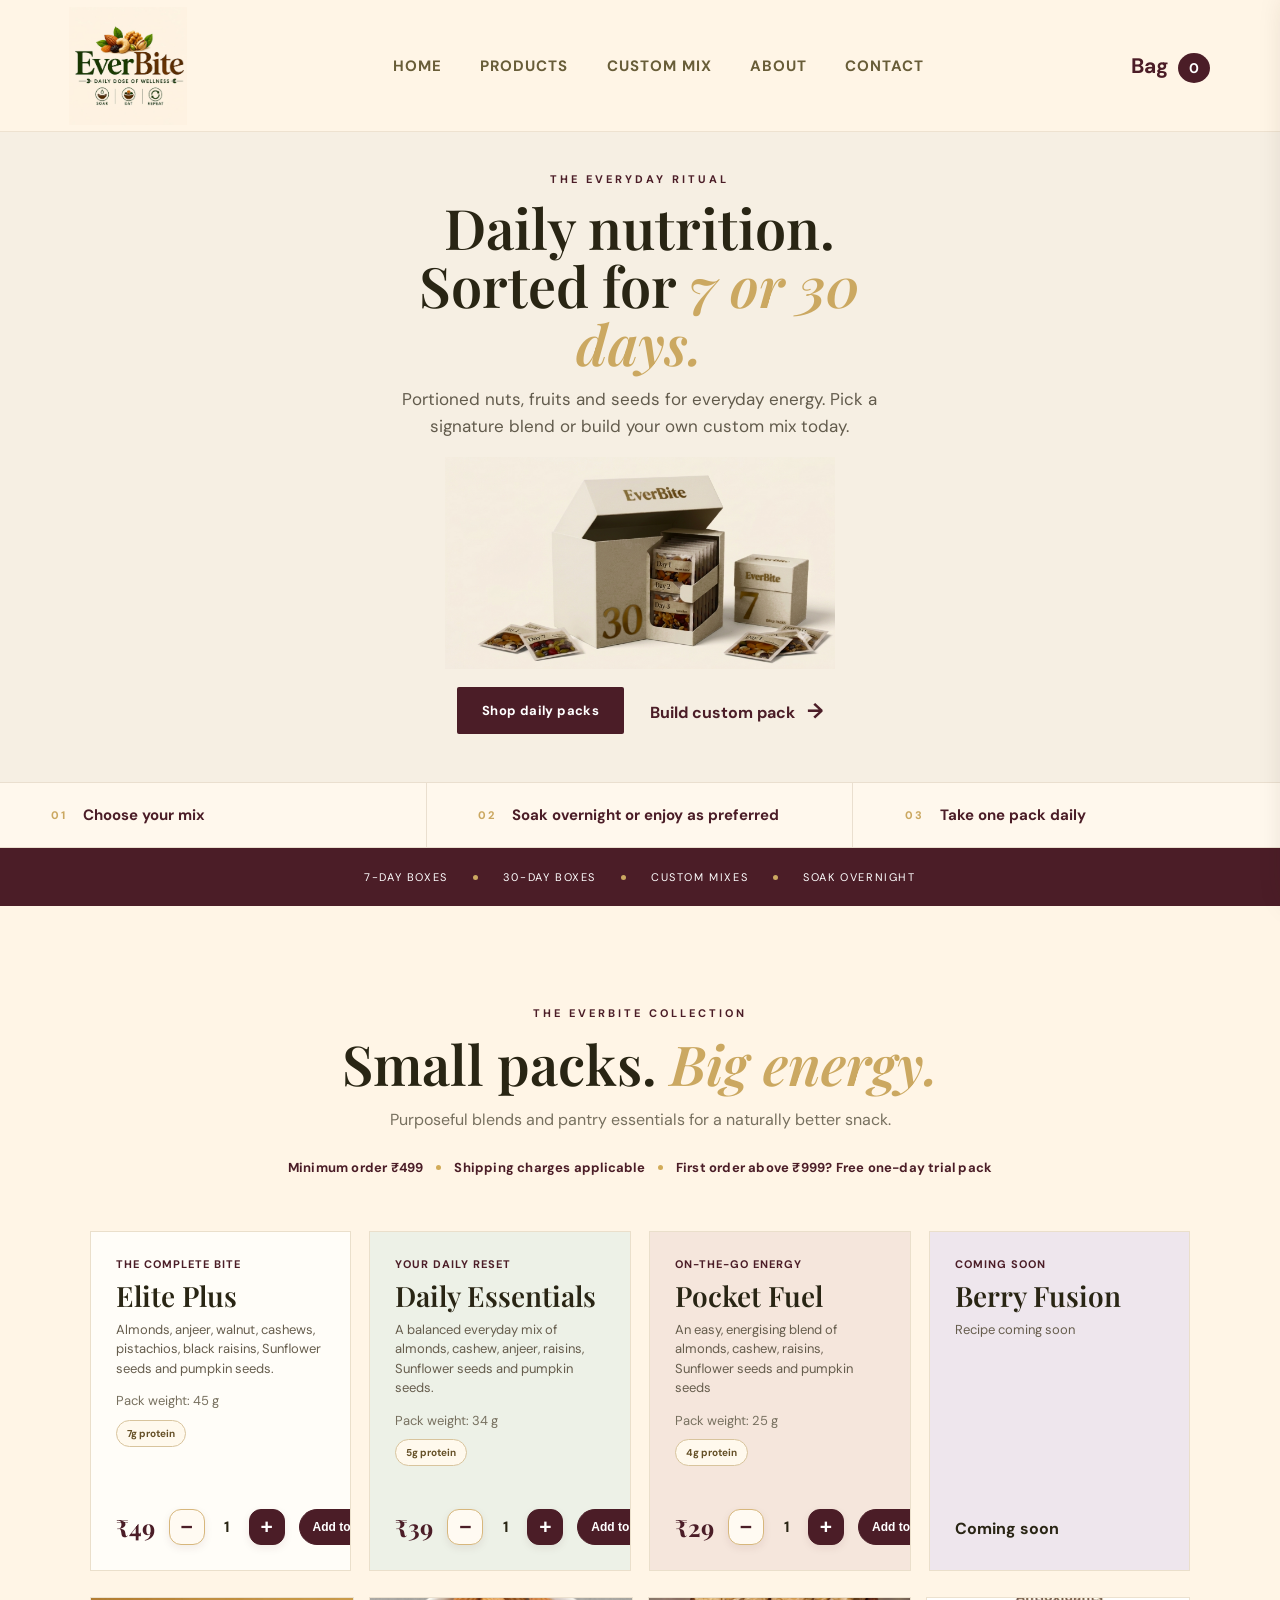
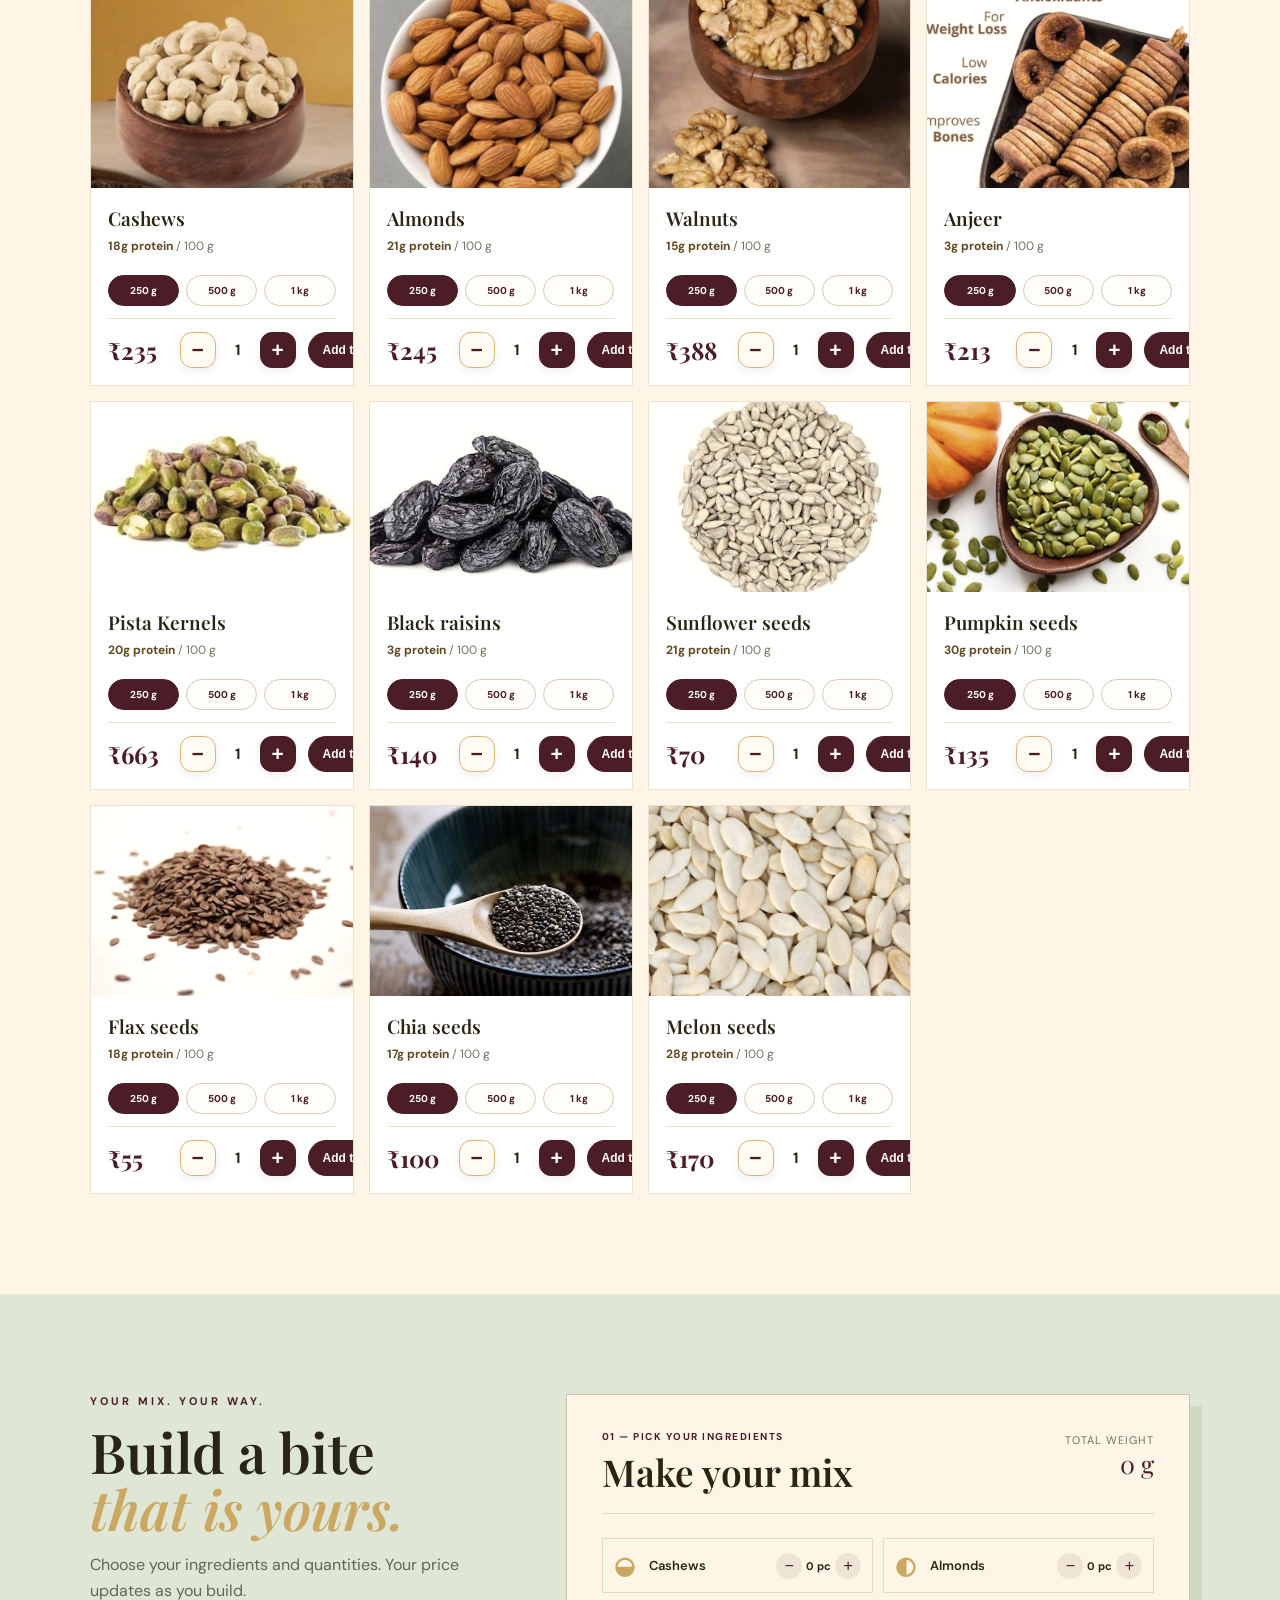
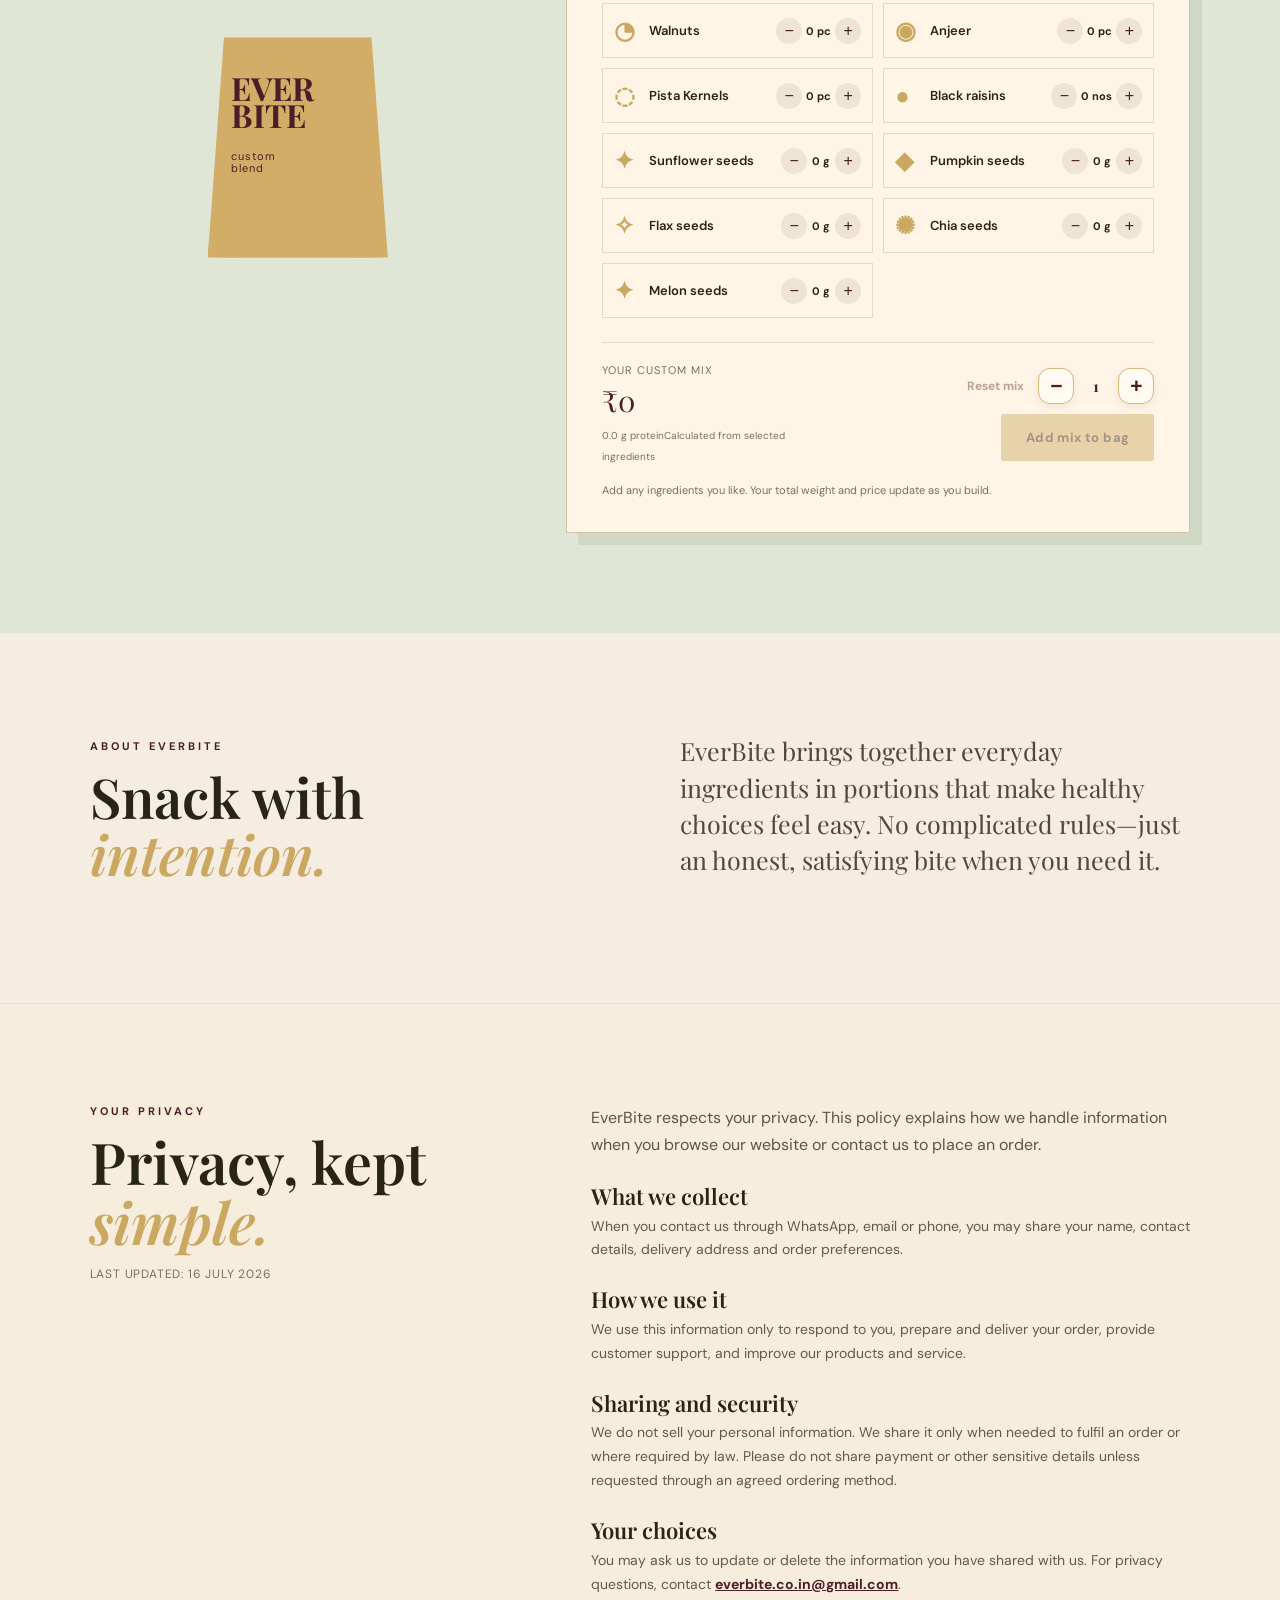
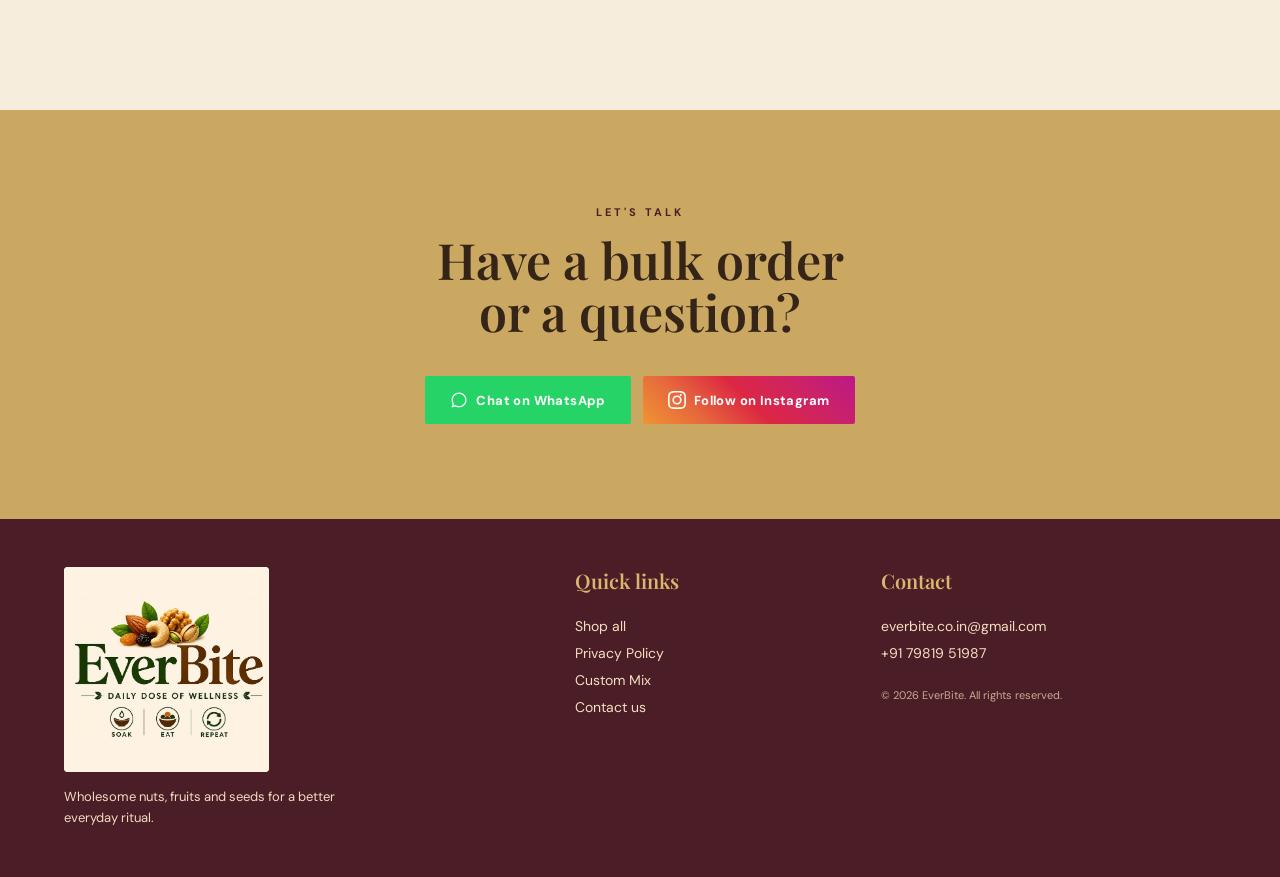
==== commit d7079416: "change in whatsapp icon and prices" ====
--- a/index.html
+++ b/index.html
@@ -142,8 +142,23 @@
     </section>
     <section id="contact" class="contact-section">
       <p class="eyebrow">LET'S TALK</p>
-      <h2>Have a bulk order<br />or a question?</h2><a class="button button-dark whatsapp-link" href="#">Chat on
-        WhatsApp</a>
+      <h2>Have a bulk order<br />or a question?</h2>
+      <div class="contact-actions">
+        <a class="button button-whatsapp whatsapp-link" href="#">
+          <svg width="18" height="18" viewBox="0 0 24 24" fill="currentColor">
+            <path
+              d="M12.04 2C6.58 2 2.13 6.45 2.13 11.91c0 1.75.46 3.45 1.32 4.95L2 22l5.28-1.38c1.45.79 3.08 1.21 4.76 1.21 5.46 0 9.91-4.45 9.91-9.91C21.95 6.45 17.5 2 12.04 2m0 18.15c-1.48 0-2.93-.4-4.2-1.15l-.3-.18-3.13.82.84-3.05-.2-.31a8.2 8.2 0 0 1-1.26-4.37c0-4.54 3.7-8.24 8.25-8.24 4.54 0 8.24 3.7 8.24 8.24 0 4.55-3.7 8.24-8.24 8.24" />
+          </svg>
+          Chat on WhatsApp
+        </a>
+        <a class="button button-instagram" href="https://instagram.com/everbite.co.in" target="_blank" rel="noopener">
+          <svg width="18" height="18" viewBox="0 0 24 24" fill="currentColor">
+            <path
+              d="M12 2.16c3.2 0 3.58.01 4.85.07 3.25.15 4.77 1.69 4.92 4.92.06 1.27.07 1.65.07 4.85s-.01 3.58-.07 4.85c-.15 3.23-1.66 4.77-4.92 4.92-1.27.06-1.64.07-4.85.07s-3.58-.01-4.85-.07c-3.26-.15-4.77-1.7-4.92-4.92-.06-1.27-.07-1.65-.07-4.85s.02-3.58.07-4.85C2.38 3.91 3.9 2.38 7.15 2.23 8.42 2.17 8.8 2.16 12 2.16m0-2.16C8.74 0 8.33.01 7.05.07 2.7.27.27 2.69.07 7.05.01 8.33 0 8.74 0 12s.01 3.67.07 4.95c.2 4.36 2.62 6.78 6.98 6.98C8.33 23.99 8.74 24 12 24s3.67-.01 4.95-.07c4.35-.2 6.78-2.62 6.98-6.98.06-1.28.07-1.69.07-4.95s-.01-3.67-.07-4.95c-.2-4.35-2.62-6.78-6.98-6.98C15.67.01 15.26 0 12 0m0 5.84A6.16 6.16 0 1 0 18.16 12 6.16 6.16 0 0 0 12 5.84m0 10.16A4 4 0 1 1 16 12a4 4 0 0 1-4 4m6.4-10.6a1.44 1.44 0 1 1-1.44-1.44 1.44 1.44 0 0 1 1.44 1.44" />
+          </svg>
+          Follow on Instagram
+        </a>
+      </div>
     </section>
   </main>
 
--- a/styles.css
+++ b/styles.css
@@ -101,4 +101,37 @@
     max-width: 450px;   /* Adjust as needed */
     height: auto;
     display: block;
-}+}
+.contact-actions {
+  display: flex;
+  gap: 12px;
+  justify-content: center;
+  flex-wrap: wrap;
+  margin-top: 24px;
+}
+
+.contact-actions .button {
+  display: inline-flex;
+  align-items: center;
+  gap: 8px;
+}
+
+.button-whatsapp {
+  background: #25D366;
+  color: #fff;
+  border: none;
+}
+
+.button-whatsapp:hover {
+  background: #1ebe5a;
+}
+
+.button-instagram {
+  background: linear-gradient(45deg, #f09433, #e6683c, #dc2743, #cc2366, #bc1888);
+  color: #fff;
+  border: none;
+}
+
+.button-instagram:hover {
+  opacity: 0.9;
+}
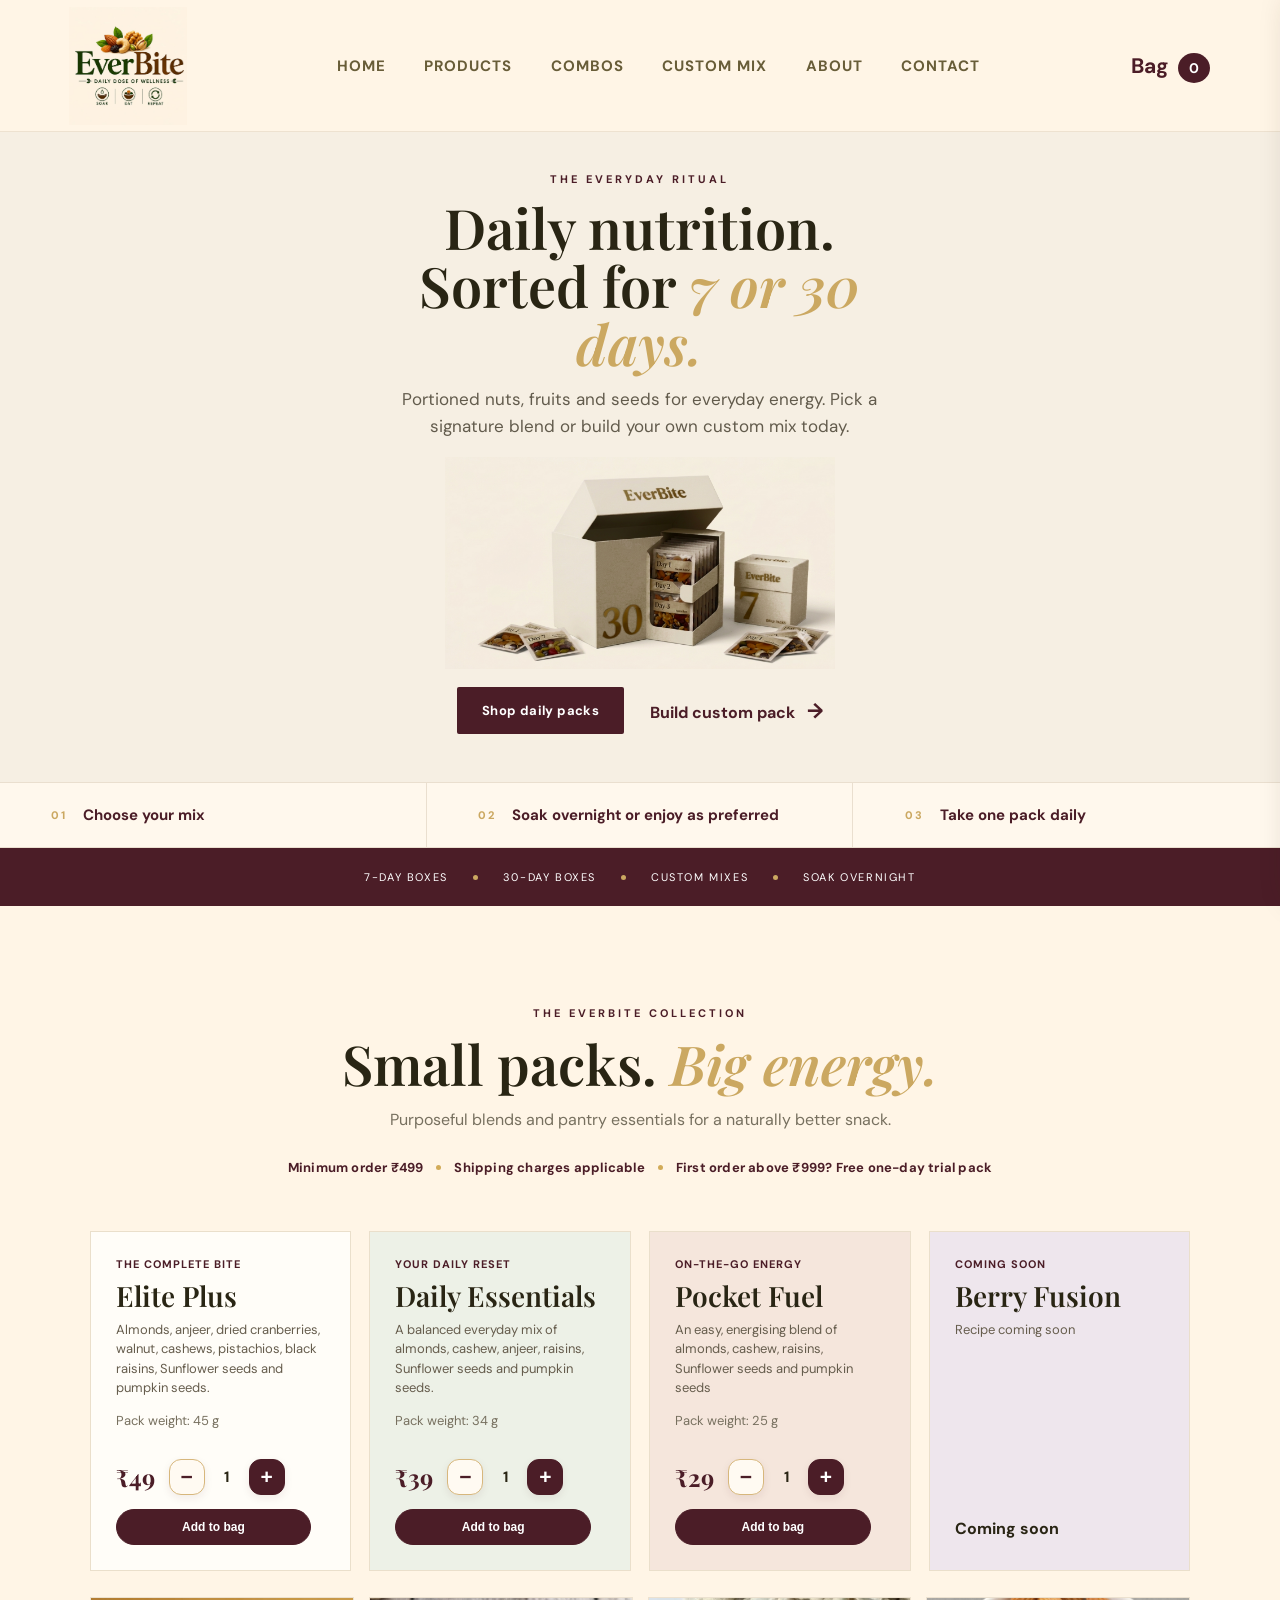
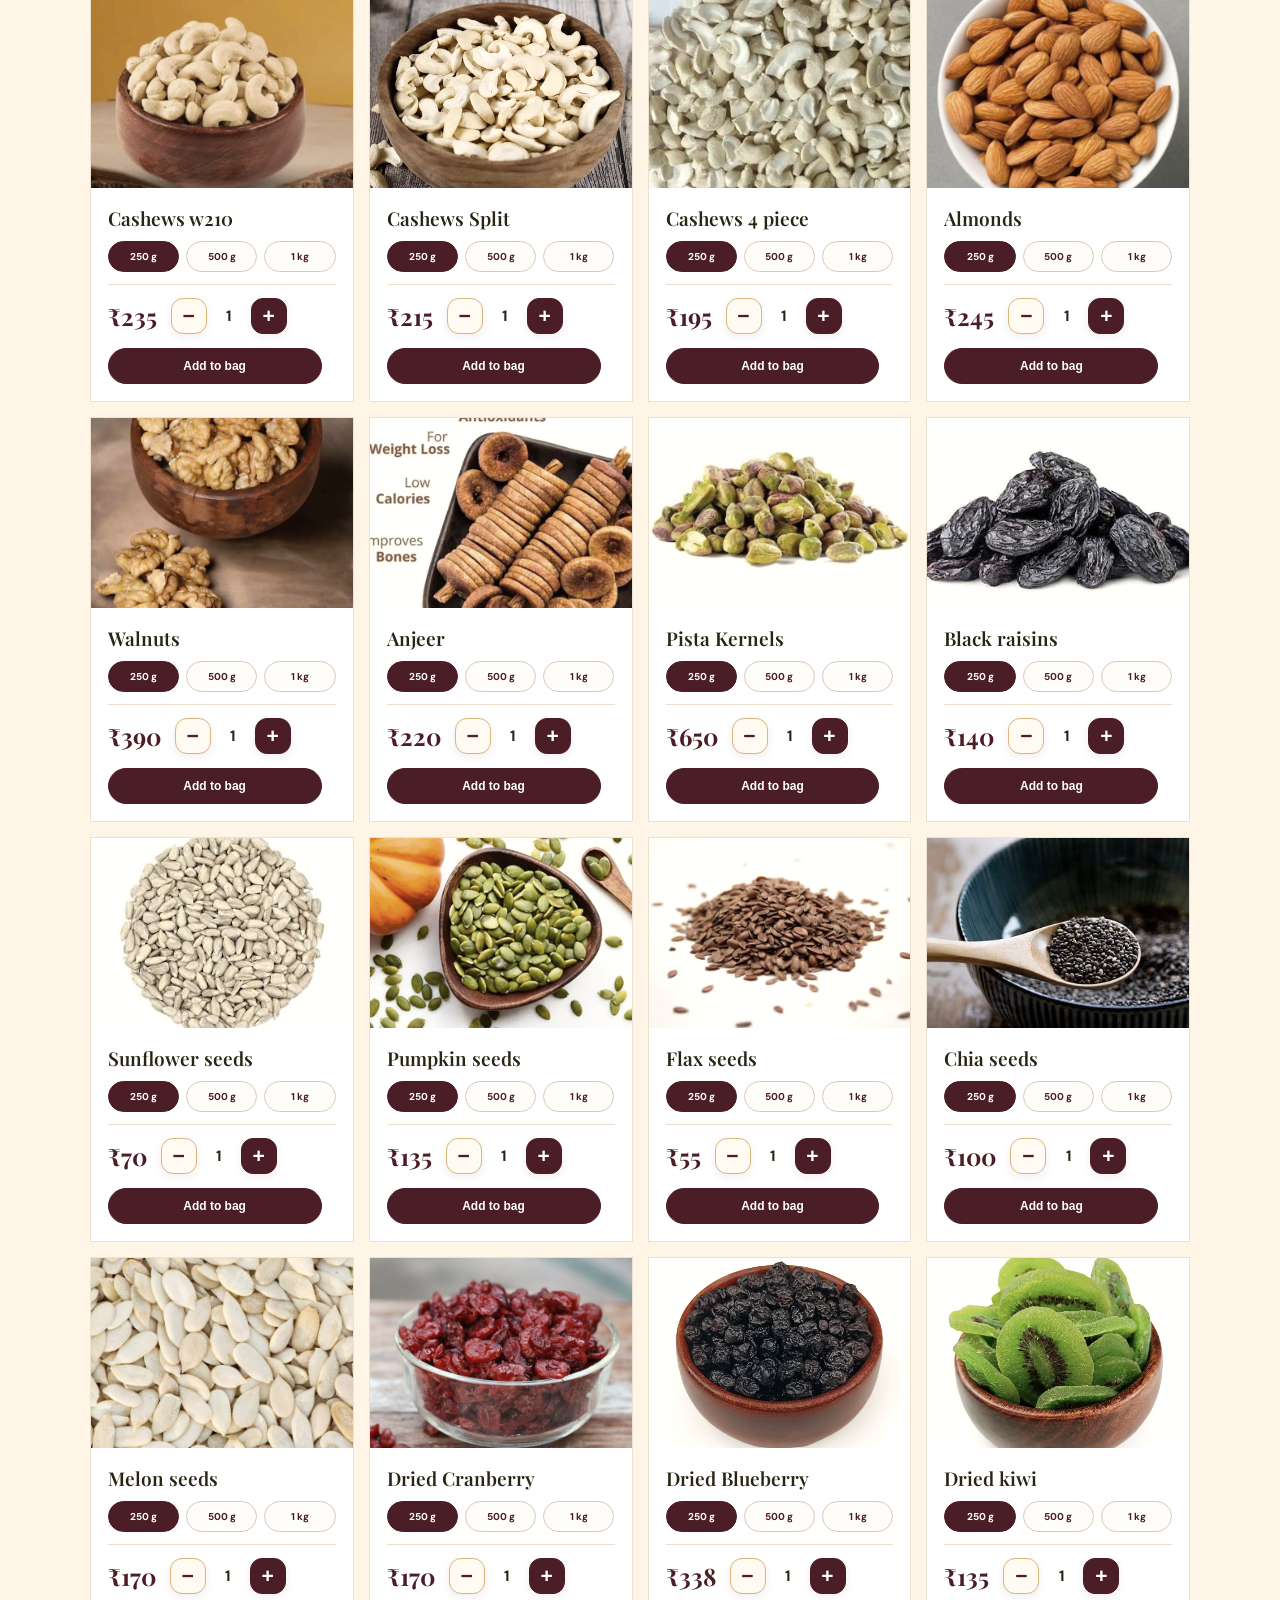
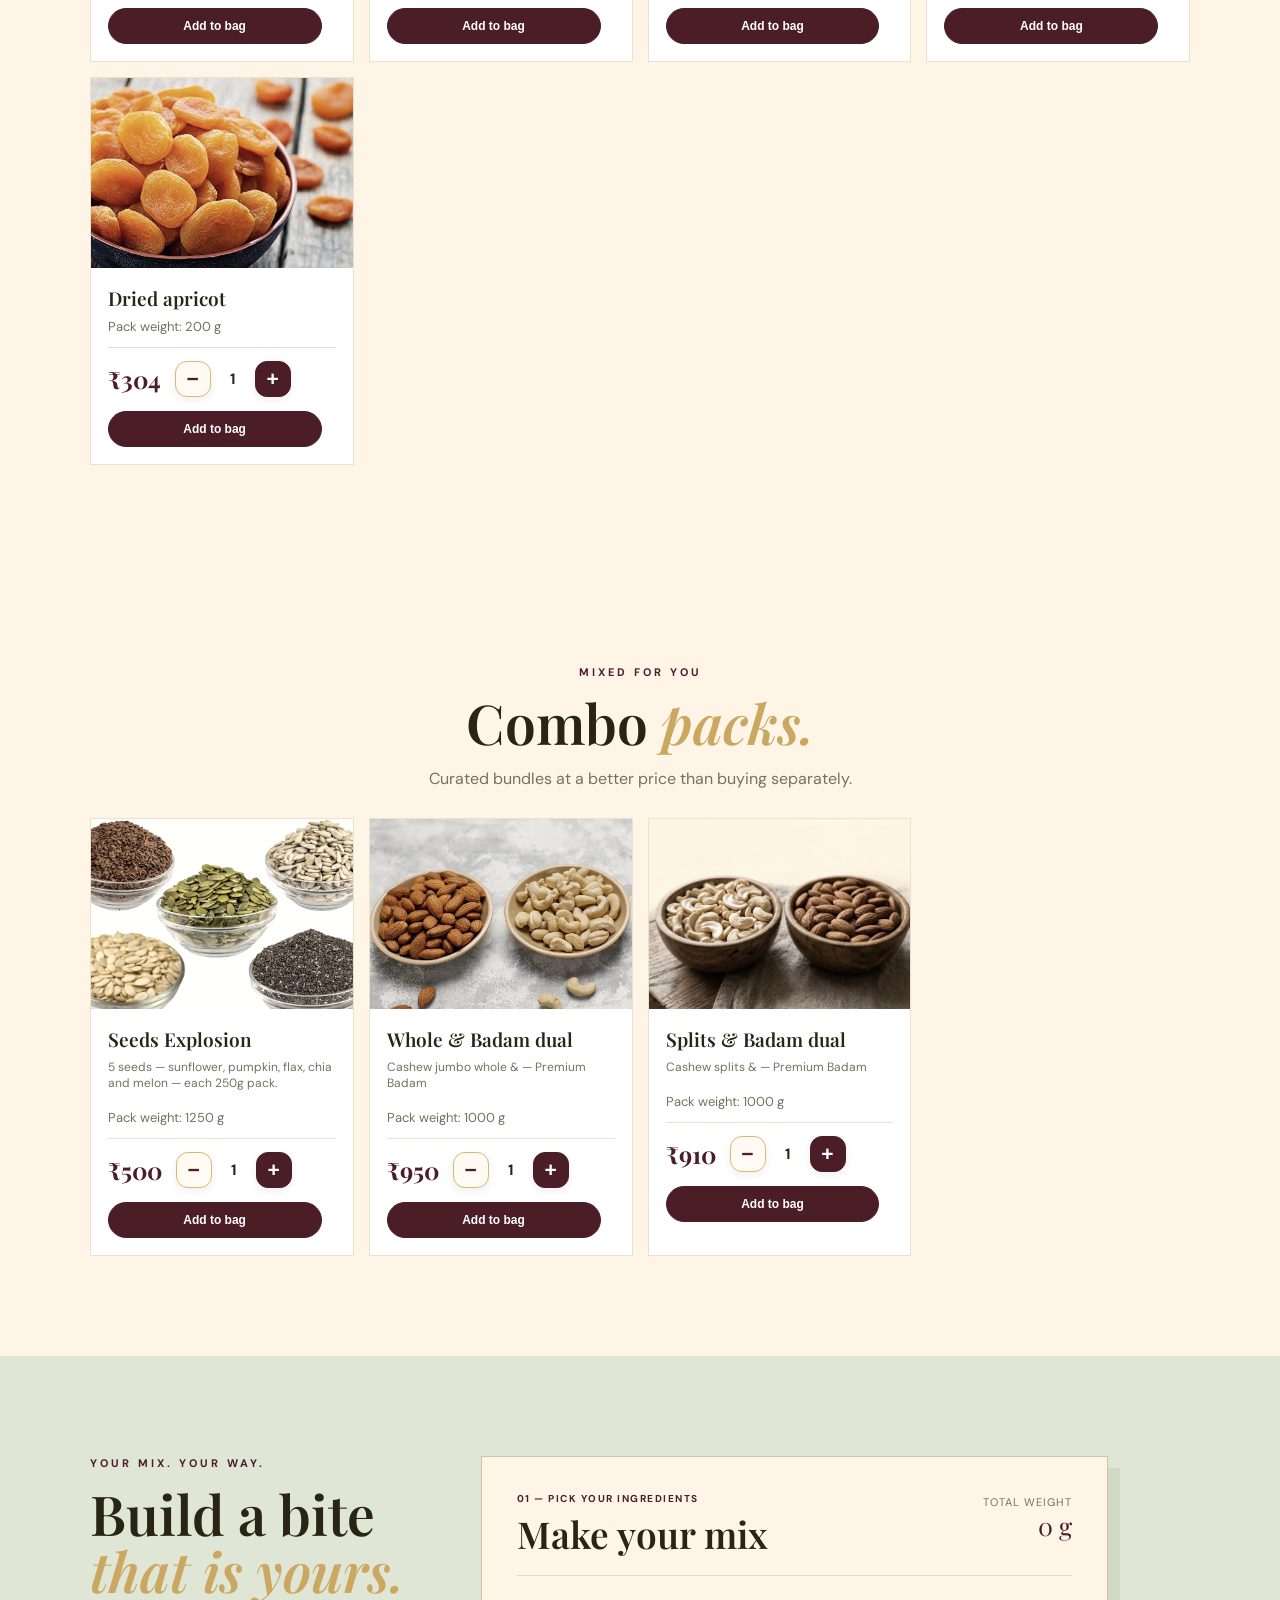
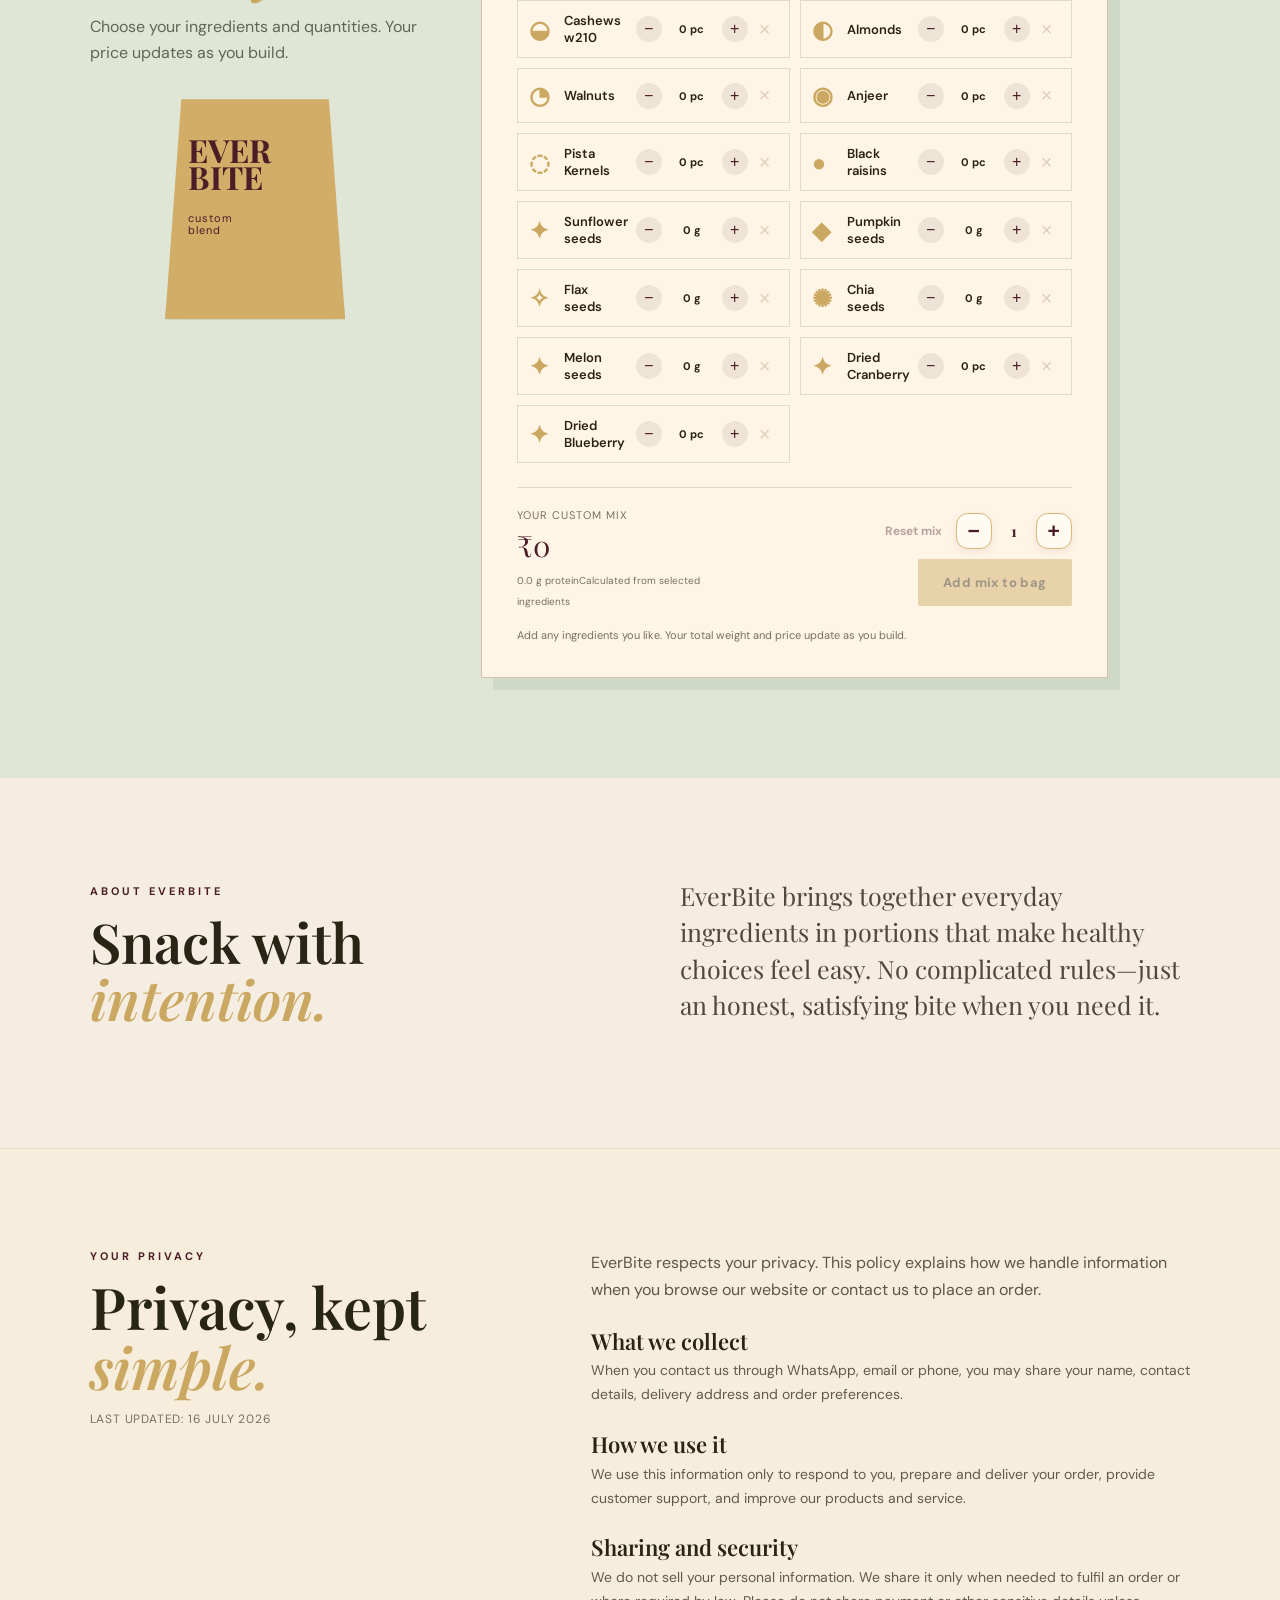
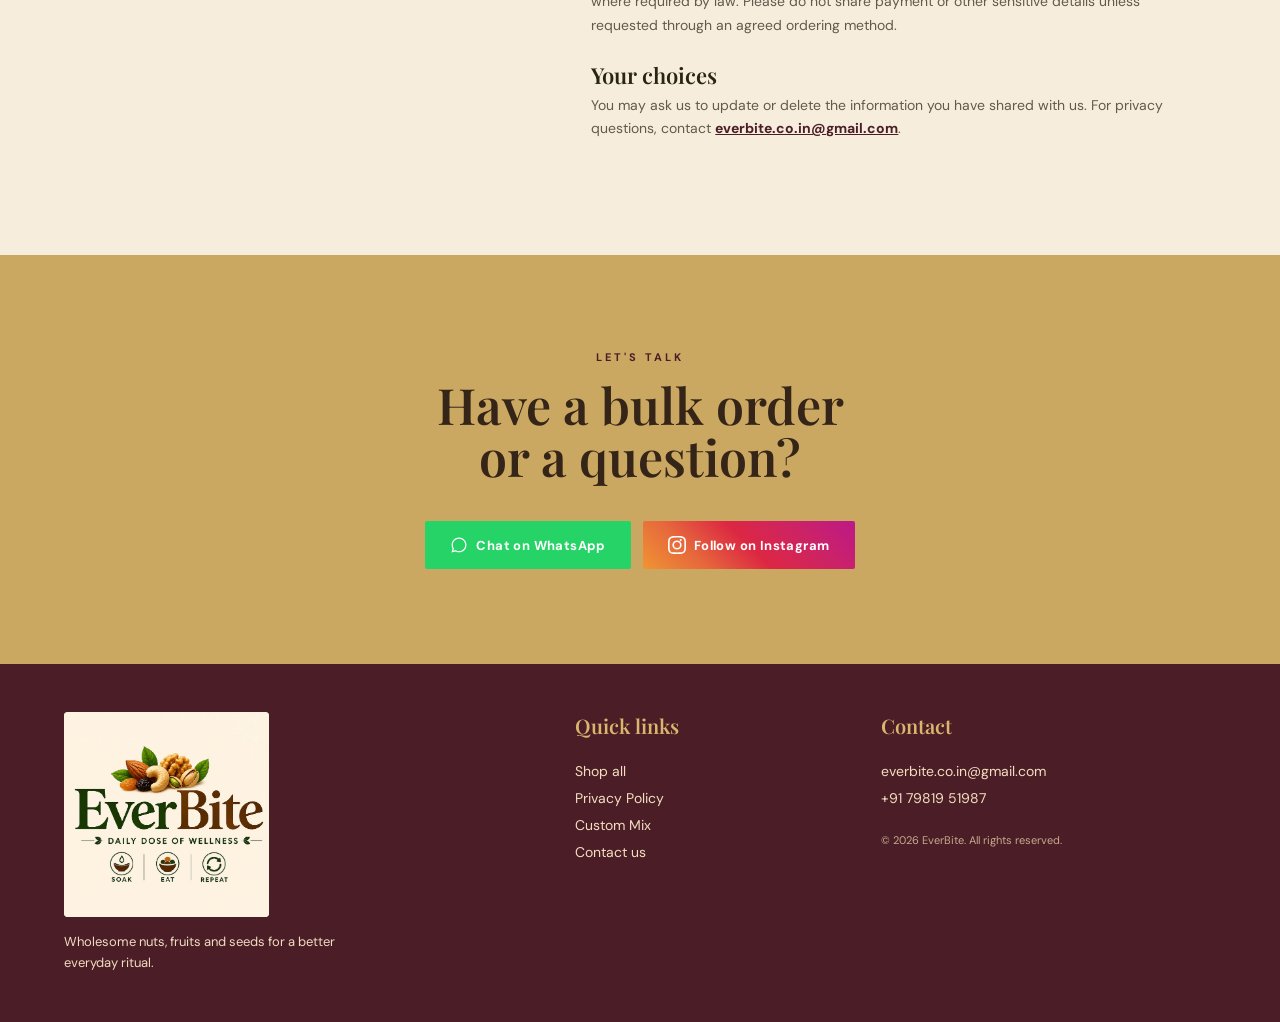
==== commit 0d24a873: "adding changes" ====
--- a/index.html
+++ b/index.html
@@ -21,7 +21,7 @@
         alt="EverBite — Daily Dose of Wellness" /></a>
     <button class="menu-toggle" aria-label="Open navigation" aria-expanded="false">☰</button>
     <nav class="main-nav" aria-label="Main navigation">
-      <a href="#home">Home</a><a href="#products">Products</a><a href="#custom-mix">Custom Mix</a><a
+      <a href="#home">Home</a><a href="#products">Products</a><a href="#combos">Combos</a><a href="#custom-mix">Custom Mix</a><a
         href="#about">About</a><a href="#contact">Contact</a>
     </nav>
     <button class="cart-button" aria-label="Open cart">Bag <span class="cart-count">0</span></button>
@@ -79,6 +79,15 @@
         <p>Shop your favourites, simply and honestly.</p>
       </div>
       <div id="single-products" class="product-grid"></div>
+    </section>
+
+    <section id="combos" class="section products-section">
+      <div class="section-heading">
+        <p class="eyebrow">MIXED FOR YOU</p>
+        <h2>Combo <em>packs.</em></h2>
+        <p>Curated bundles at a better price than buying separately.</p>
+      </div>
+      <div id="combo-products" class="product-grid"></div>
     </section>
 
     <section id="custom-mix" class="custom-section">
--- a/styles.css
+++ b/styles.css
@@ -1,12 +1,12 @@
-:root{--ink:#292514;--wine:#4b1d27;--gold:#cba861;--cream:#fbf6ee;--sand:#efe4d2;--sage:#dfe6d6;--muted:#77705f}*{box-sizing:border-box}html{scroll-behavior:smooth}body{margin:0;background:var(--cream);color:var(--ink);font-family:"DM Sans",sans-serif}h1,h2,h3,p{margin-top:0}h1,h2,h3{font-family:"Playfair Display",serif;font-weight:600;line-height:1.04}em{color:var(--gold);font-style:italic}.site-header{height:82px;padding:0 clamp(20px,5vw,76px);display:flex;align-items:center;justify-content:space-between;background:rgba(251,246,238,.96);position:sticky;top:0;z-index:10;border-bottom:1px solid #eee2d0}.brand{font-family:"Playfair Display",serif;color:var(--wine);font-size:28px;font-weight:700;text-decoration:none;line-height:.8;position:relative}.brand>span{color:var(--gold);font-style:italic;font-size:39px}.brand small{font:500 8px "DM Sans",sans-serif;letter-spacing:1px;color:var(--gold);display:block;margin:3px 0 0 22px}.main-nav{display:flex;gap:clamp(16px,3vw,45px)}.main-nav a{text-decoration:none;color:#685d38;text-transform:uppercase;font-size:13px;font-weight:700;letter-spacing:1px}.cart-button,.menu-toggle{border:0;background:none;color:var(--wine);font:700 14px "DM Sans",sans-serif;cursor:pointer}.cart-count{background:var(--wine);color:#fff;border-radius:50%;font-size:11px;padding:3px 7px;margin-left:4px}.menu-toggle{display:none;font-size:24px}.hero{min-height:630px;display:grid;grid-template-columns:1.05fr .95fr;align-items:center;overflow:hidden;background:linear-gradient(115deg,#f9f2e7 45%,#e7e1cf)}.hero-copy{padding:80px 4vw 80px max(7vw,30px)}.eyebrow{color:var(--wine);font-size:11px;font-weight:700;letter-spacing:3px}.hero h1{font-size:clamp(47px,5.6vw,82px);margin:22px 0}.lead{font-size:17px;line-height:1.6;max-width:480px;color:#625b4c}.hero-actions{display:flex;gap:26px;align-items:center;margin-top:34px}.button{display:inline-flex;align-items:center;justify-content:center;border:0;border-radius:2px;padding:15px 25px;cursor:pointer;text-decoration:none;font:700 13px "DM Sans",sans-serif;letter-spacing:.4px}.button-dark{background:var(--wine);color:#fff}.button-gold{background:var(--gold);color:#2e2313}.text-link{color:var(--wine);font-weight:700;text-decoration:none}.text-link span{font-size:21px;margin-left:8px}.hero-art{height:100%;min-height:630px;position:relative;overflow:hidden;background:radial-gradient(circle at 60% 42%,#fff 0 5%,transparent 34%)}.sun{height:420px;width:420px;background:#e5c884;border-radius:50%;position:absolute;top:120px;left:5%;opacity:.5}.bowl{position:absolute;top:245px;left:13%;height:290px;width:440px;max-width:75%;border-radius:50% 50% 46% 46%;background:radial-gradient(ellipse at 50% 25%,#dca373 2%,#6c271e 18%,#42171a 51%,#240e10 75%);box-shadow:0 35px 26px rgba(55,24,10,.25);display:flex;align-items:flex-start;justify-content:center;gap:8px;padding:83px 45px;transform:rotate(-3deg)}.bowl span{font-size:12px;background:#cf9760;color:#492618;border-radius:50%;padding:23px 9px;box-shadow:0 4px 4px #311}.bowl span:nth-child(2n){background:#e0c38a}.hero-art>p{position:absolute;bottom:40px;right:13%;color:var(--wine);font:16px "Playfair Display",serif;text-align:right;letter-spacing:1px}.hero-art strong{font-size:24px}.intro-strip{display:flex;justify-content:center;align-items:center;gap:25px;padding:22px;background:var(--wine);color:#fff;font-size:11px;letter-spacing:1.6px;text-transform:uppercase}.intro-strip i{height:5px;width:5px;border-radius:50%;background:var(--gold)}.section{padding:100px clamp(22px,7vw,108px)}.section-heading{text-align:center;max-width:600px;margin:auto}.section-heading h2,.custom-intro h2,.about-section h2,.contact-section h2{font-size:clamp(38px,4.3vw,62px);margin:15px 0}.section-heading>p:last-child{line-height:1.6;color:var(--muted)}.featured-grid{display:grid;grid-template-columns:repeat(4,1fr);gap:18px;margin-top:55px}.mix-card{min-height:340px;padding:25px;display:flex;flex-direction:column;background:#fffdf8;border:1px solid #eadfcb;position:relative;overflow:hidden}.mix-card:nth-child(2){background:#edf1e7}.mix-card:nth-child(3){background:#f5e6dc}.mix-card:nth-child(4){background:#eee6ed}.mix-card:before{content:"";width:160px;height:160px;border:1px solid #d9b77f;border-radius:50%;position:absolute;right:-65px;bottom:-55px}.product-kicker{font-size:11px;color:var(--wine);font-weight:700;letter-spacing:1px;text-transform:uppercase}.mix-card h3{font-size:28px;margin:10px 0}.mix-card p{font-size:13px;line-height:1.5;color:#665d4d}.mix-card .ingredients{margin-top:auto;font-size:11px}.price-row{display:flex;align-items:center;justify-content:space-between;margin-top:15px}.price-row strong{font:700 23px "Playfair Display",serif;color:var(--wine)}.add-button{background:none;border:1px solid var(--wine);padding:9px 13px;color:var(--wine);font-weight:700;cursor:pointer}.catalogue-heading{text-align:center;margin:100px 0 32px}.catalogue-heading h3{font-size:37px;margin-bottom:6px}.catalogue-heading p{color:var(--muted)}.product-grid{display:grid;grid-template-columns:repeat(4,1fr);gap:15px}.product-card{padding:21px;background:#fff;border:1px solid #ece1cf}.product-symbol{font-size:42px;color:var(--gold);display:block;height:54px}.product-card h3{font:600 19px "Playfair Display",serif;margin:16px 0 7px}.product-card p{font-size:12px;color:var(--muted);margin-bottom:18px}.product-card button{width:100%;border:0;border-top:1px solid #ecdfcb;background:none;padding-top:13px;text-align:left;color:var(--wine);font-weight:700;cursor:pointer}.custom-section{display:grid;grid-template-columns:.8fr 1.2fr;gap:60px;padding:100px clamp(22px,7vw,108px);background:var(--sage)}.custom-intro>p:not(.eyebrow){max-width:370px;line-height:1.6;color:#5e6757}.mix-bag{width:180px;height:220px;margin:34px auto 0;padding:38px 23px;background:#d1ad67;clip-path:polygon(9% 0,91% 0,100% 100%,0 100%);color:var(--wine);font:700 32px "Playfair Display",serif;line-height:.82;box-shadow:0 14px 20px #8c976e}.mix-bag span{display:block;font:11px "DM Sans",sans-serif;letter-spacing:1px;line-height:1.1;margin-top:22px}.mixer-card{align-self:center;background:var(--cream);border:1px solid #d3c2a7;padding:35px;box-shadow:12px 12px 0 rgba(83,99,66,.11)}.mixer-top{display:flex;justify-content:space-between;border-bottom:1px solid #e3d8c8;padding-bottom:22px}.step{font-size:10px;letter-spacing:1.5px;color:var(--wine);font-weight:700}.mixer-top h3{font-size:37px;margin:0}.mix-total{text-align:right;margin:3px 0}.mix-total span,.mixer-footer span{display:block;font-size:11px;color:var(--muted);text-transform:uppercase;letter-spacing:1px}.mix-total strong{font:25px "Playfair Display",serif;color:var(--wine)}.ingredient-list{display:grid;grid-template-columns:repeat(2,1fr);gap:10px;margin:24px 0}.ingredient-control{border:1px solid #e4d8c6;padding:11px;display:grid;grid-template-columns:27px 1fr auto;align-items:center;gap:8px}.ingredient-icon{font-size:24px;color:var(--gold)}.ingredient-control span{font-size:13px;font-weight:600}.quantity-control{display:flex;align-items:center;gap:4px}.quantity-control button{border:0;background:#eee4d5;color:var(--wine);height:26px;width:26px;border-radius:50%;font-size:16px;cursor:pointer}.quantity-control strong{font-size:11px;min-width:35px;text-align:center}.mixer-footer{border-top:1px solid #e3d8c8;padding-top:20px;display:flex;align-items:center;justify-content:space-between}.mixer-footer strong{display:block;color:var(--wine);font:29px "Playfair Display",serif;margin:4px 0}.mixer-footer small{color:var(--muted);font-size:10px}.button:disabled{opacity:.45;cursor:not-allowed}.minimum-note{font-size:11px;color:var(--muted);margin:18px 0 0}.about-section{display:grid;grid-template-columns:1fr 1fr;gap:80px;align-items:center;padding:100px max(7vw,30px);background:#f5ede1}.about-section>p{font:25px/1.45 "Playfair Display",serif;color:#504838}.contact-section{text-align:center;padding:95px 22px;background:var(--gold);color:#352518}.contact-section h2{font-size:50px}.contact-section .button{margin-top:14px}.cart-drawer{position:fixed;z-index:20;right:0;top:0;width:min(420px,100%);height:100dvh;background:var(--cream);transform:translateX(105%);transition:transform .3s;padding:25px;display:flex;flex-direction:column;box-shadow:-10px 0 30px #37241b33}.cart-drawer.open{transform:translateX(0)}.backdrop{position:fixed;inset:0;background:#2a171bb3;opacity:0;visibility:hidden;z-index:15;transition:.3s}.backdrop.open{opacity:1;visibility:visible}.cart-header{display:flex;justify-content:space-between;align-items:center;border-bottom:1px solid #dfd1bd}.cart-header h2{font-size:33px}.close-cart{border:0;background:none;font-size:30px;color:var(--wine);cursor:pointer}.cart-items{overflow:auto;flex:1;padding:15px 0}.empty-cart{text-align:center;padding-top:60px;color:var(--muted)}.cart-item{display:grid;grid-template-columns:1fr auto;gap:10px;border-bottom:1px solid #e5d9c7;padding:14px 0}.cart-item h3{font-size:19px;margin:0 0 5px}.cart-item p{font-size:12px;margin:0;color:var(--muted)}.cart-item button{border:0;background:none;color:var(--wine);cursor:pointer;font-size:12px}.cart-item strong{color:var(--wine)}.cart-footer{border-top:1px solid #d8c7af;padding-top:18px}.cart-footer>div{display:flex;justify-content:space-between;align-items:end;margin-bottom:15px}.cart-footer span{font-size:12px;text-transform:uppercase;letter-spacing:1px}.cart-footer strong{font:32px "Playfair Display",serif;color:var(--wine)}.cart-footer .button{width:100%}.cart-footer small{display:block;margin-top:12px;line-height:1.45;color:var(--muted);font-size:10px}footer{display:flex;justify-content:space-between;align-items:center;padding:30px max(5vw,22px);background:#34261d;color:#eadbc4}footer .brand{color:#fff}footer p{margin:0;font-size:11px;color:#bcae99}
-@media(max-width:900px){.main-nav{gap:15px}.featured-grid{grid-template-columns:repeat(2,1fr)}.product-grid{grid-template-columns:repeat(3,1fr)}.custom-section{gap:30px}}@media(max-width:680px){.site-header{height:70px;padding:0 18px}.menu-toggle{display:block;order:3}.main-nav{display:none;position:absolute;top:70px;left:0;right:0;background:var(--cream);padding:20px;flex-direction:column;gap:20px;border-bottom:1px solid #e8dbc6}.main-nav.open{display:flex}.cart-button{margin-left:auto;margin-right:18px}.hero{grid-template-columns:1fr}.hero-copy{padding:70px 25px 38px}.hero-art{min-height:380px}.sun{width:300px;height:300px;top:20px;left:15%}.bowl{top:120px;left:17%;height:185px;width:290px;padding:49px 25px}.bowl span{font-size:8px;padding:14px 5px}.hero-art>p{bottom:15px}.intro-strip{gap:11px;font-size:8px;padding:16px 8px}.section,.custom-section{padding:65px 20px}.featured-grid,.product-grid{grid-template-columns:1fr 1fr}.mix-card{min-height:300px;padding:17px}.mix-card h3{font-size:24px}.custom-section{grid-template-columns:1fr}.custom-intro .mix-bag{display:none}.mixer-card{padding:22px}.mixer-top h3{font-size:29px}.ingredient-list{grid-template-columns:1fr}.about-section{grid-template-columns:1fr;gap:20px;padding:65px 25px}.about-section>p{font-size:21px}.contact-section h2{font-size:39px}.mixer-footer{align-items:flex-end;gap:8px}.mixer-footer .button{padding:13px 12px;font-size:11px}footer{gap:16px;flex-wrap:wrap}.brand{font-size:24px}}
-.nutrition-pill{align-self:flex-start;border:1px solid #d8c49d;background:#fff9ed;border-radius:50px;padding:6px 10px;font-size:10px;font-weight:700;color:#655027}.product-card{padding:0;overflow:hidden}.product-image{display:block;width:100%;height:155px;object-fit:cover;filter:saturate(.72) sepia(.08)}.product-card-copy{padding:17px}.product-card h3{margin:0 0 7px}.product-card p strong{color:#5f4a23}.size-options{display:flex;border-top:1px solid #ecdfcb;padding-top:12px;gap:6px}.size-options button{flex:1;border:1px solid #ded0bb;background:#fffaf2;padding:7px 2px;color:var(--wine);font:700 10px "DM Sans",sans-serif;cursor:pointer}.size-options button:hover{background:var(--wine);color:#fff}.ingredient-control span small{display:block;font-size:9px;font-weight:500;color:var(--muted);margin-top:2px}.quantity-control strong{min-width:70px}.quantity-control .clear-ingredient{background:none;color:#9b7356;font-size:20px}
+:root{--ink:#292514;--wine:#4b1d27;--gold:#cba861;--cream:#fbf6ee;--sand:#efe4d2;--sage:#dfe6d6;--muted:#77705f}*{box-sizing:border-box}html{scroll-behavior:smooth}body{margin:0;background:var(--cream);color:var(--ink);font-family:"DM Sans",sans-serif}h1,h2,h3,p{margin-top:0}h1,h2,h3{font-family:"Playfair Display",serif;font-weight:600;line-height:1.04}em{color:var(--gold);font-style:italic}.site-header{height:82px;padding:0 clamp(20px,5vw,76px);display:flex;align-items:center;justify-content:space-between;background:rgba(251,246,238,.96);position:sticky;top:0;z-index:10;border-bottom:1px solid #eee2d0}.brand{font-family:"Playfair Display",serif;color:var(--wine);font-size:28px;font-weight:700;text-decoration:none;line-height:.8;position:relative}.brand>span{color:var(--gold);font-style:italic;font-size:39px}.brand small{font:500 8px "DM Sans",sans-serif;letter-spacing:1px;color:var(--gold);display:block;margin:3px 0 0 22px}.main-nav{display:flex;gap:clamp(16px,3vw,45px)}.main-nav a{text-decoration:none;color:#685d38;text-transform:uppercase;font-size:13px;font-weight:700;letter-spacing:1px}.cart-button,.menu-toggle{border:0;background:none;color:var(--wine);font:700 14px "DM Sans",sans-serif;cursor:pointer}.cart-count{background:var(--wine);color:#fff;border-radius:50%;font-size:11px;padding:3px 7px;margin-left:4px}.menu-toggle{display:none;font-size:24px}.hero{min-height:630px;display:grid;grid-template-columns:1.05fr .95fr;align-items:center;overflow:hidden;background:linear-gradient(115deg,#f9f2e7 45%,#e7e1cf)}.hero-copy{padding:80px 4vw 80px max(7vw,30px)}.eyebrow{color:var(--wine);font-size:11px;font-weight:700;letter-spacing:3px}.hero h1{font-size:clamp(47px,5.6vw,82px);margin:22px 0}.lead{font-size:17px;line-height:1.6;max-width:480px;color:#625b4c}.hero-actions{display:flex;gap:26px;align-items:center;margin-top:34px}.button{display:inline-flex;align-items:center;justify-content:center;border:0;border-radius:2px;padding:15px 25px;cursor:pointer;text-decoration:none;font:700 13px "DM Sans",sans-serif;letter-spacing:.4px}.button-dark{background:var(--wine);color:#fff}.button-gold{background:var(--gold);color:#2e2313}.text-link{color:var(--wine);font-weight:700;text-decoration:none}.text-link span{font-size:21px;margin-left:8px}.hero-art{height:100%;min-height:630px;position:relative;overflow:hidden;background:radial-gradient(circle at 60% 42%,#fff 0 5%,transparent 34%)}.sun{height:420px;width:420px;background:#e5c884;border-radius:50%;position:absolute;top:120px;left:5%;opacity:.5}.bowl{position:absolute;top:245px;left:13%;height:290px;width:440px;max-width:75%;border-radius:50% 50% 46% 46%;background:radial-gradient(ellipse at 50% 25%,#dca373 2%,#6c271e 18%,#42171a 51%,#240e10 75%);box-shadow:0 35px 26px rgba(55,24,10,.25);display:flex;align-items:flex-start;justify-content:center;gap:8px;padding:83px 45px;transform:rotate(-3deg)}.bowl span{font-size:12px;background:#cf9760;color:#492618;border-radius:50%;padding:23px 9px;box-shadow:0 4px 4px #311}.bowl span:nth-child(2n){background:#e0c38a}.hero-art>p{position:absolute;bottom:40px;right:13%;color:var(--wine);font:16px "Playfair Display",serif;text-align:right;letter-spacing:1px}.hero-art strong{font-size:24px}.intro-strip{display:flex;justify-content:center;align-items:center;gap:25px;padding:22px;background:var(--wine);color:#fff;font-size:11px;letter-spacing:1.6px;text-transform:uppercase}.intro-strip i{height:5px;width:5px;border-radius:50%;background:var(--gold)}.section{padding:100px clamp(22px,7vw,108px)}.section-heading{text-align:center;max-width:600px;margin:auto}.section-heading h2,.custom-intro h2,.about-section h2,.contact-section h2{font-size:clamp(38px,4.3vw,62px);margin:15px 0}.section-heading>p:last-child{line-height:1.6;color:var(--muted)}.featured-grid{display:grid;grid-template-columns:repeat(4,minmax(0,1fr));gap:18px;margin-top:55px}.mix-card{min-height:340px;padding:25px;display:flex;flex-direction:column;background:#fffdf8;border:1px solid #eadfcb;position:relative;overflow:hidden}.mix-card:nth-child(2){background:#edf1e7}.mix-card:nth-child(3){background:#f5e6dc}.mix-card:nth-child(4){background:#eee6ed}.mix-card:before{content:"";width:160px;height:160px;border:1px solid #d9b77f;border-radius:50%;position:absolute;right:-65px;bottom:-55px}.product-kicker{font-size:11px;color:var(--wine);font-weight:700;letter-spacing:1px;text-transform:uppercase}.mix-card h3{font-size:28px;margin:10px 0}.mix-card p{font-size:13px;line-height:1.5;color:#665d4d}.mix-card .ingredients{margin-top:auto;font-size:11px}.price-row{display:flex;align-items:center;justify-content:space-between;margin-top:15px}.price-row strong{font:700 23px "Playfair Display",serif;color:var(--wine)}.add-button{background:none;border:1px solid var(--wine);padding:9px 13px;color:var(--wine);font-weight:700;cursor:pointer}.catalogue-heading{text-align:center;margin:100px 0 32px}.catalogue-heading h3{font-size:37px;margin-bottom:6px}.catalogue-heading p{color:var(--muted)}.product-grid{display:grid;grid-template-columns:repeat(4,minmax(0,1fr));gap:15px}.product-card{padding:21px;background:#fff;border:1px solid #ece1cf}.product-symbol{font-size:42px;color:var(--gold);display:block;height:54px}.product-card h3{font:600 19px "Playfair Display",serif;margin:16px 0 7px}.product-card p{font-size:12px;color:var(--muted);margin-bottom:18px}.product-card button{width:100%;border:0;border-top:1px solid #ecdfcb;background:none;padding-top:13px;text-align:left;color:var(--wine);font-weight:700;cursor:pointer}.custom-section{display:grid;grid-template-columns:.8fr 1.2fr;gap:60px;padding:100px clamp(22px,7vw,108px);background:var(--sage)}.custom-intro>p:not(.eyebrow){max-width:370px;line-height:1.6;color:#5e6757}.mix-bag{width:180px;height:220px;margin:34px auto 0;padding:38px 23px;background:#d1ad67;clip-path:polygon(9% 0,91% 0,100% 100%,0 100%);color:var(--wine);font:700 32px "Playfair Display",serif;line-height:.82;box-shadow:0 14px 20px #8c976e}.mix-bag span{display:block;font:11px "DM Sans",sans-serif;letter-spacing:1px;line-height:1.1;margin-top:22px}.mixer-card{align-self:center;background:var(--cream);border:1px solid #d3c2a7;padding:35px;box-shadow:12px 12px 0 rgba(83,99,66,.11)}.mixer-top{display:flex;justify-content:space-between;border-bottom:1px solid #e3d8c8;padding-bottom:22px}.step{font-size:10px;letter-spacing:1.5px;color:var(--wine);font-weight:700}.mixer-top h3{font-size:37px;margin:0}.mix-total{text-align:right;margin:3px 0}.mix-total span,.mixer-footer span{display:block;font-size:11px;color:var(--muted);text-transform:uppercase;letter-spacing:1px}.mix-total strong{font:25px "Playfair Display",serif;color:var(--wine)}.ingredient-list{display:grid;grid-template-columns:repeat(2,1fr);gap:10px;margin:24px 0}.ingredient-control{border:1px solid #e4d8c6;padding:11px;display:grid;grid-template-columns:27px 1fr auto;align-items:center;gap:8px}.ingredient-icon{font-size:24px;color:var(--gold)}.ingredient-control span{font-size:13px;font-weight:600}.quantity-control{display:flex;align-items:center;gap:4px}.quantity-control button{border:0;background:#eee4d5;color:var(--wine);height:26px;width:26px;border-radius:50%;font-size:16px;cursor:pointer}.quantity-control strong{font-size:11px;min-width:35px;text-align:center}.mixer-footer{border-top:1px solid #e3d8c8;padding-top:20px;display:flex;align-items:center;justify-content:space-between}.mixer-footer strong{display:block;color:var(--wine);font:29px "Playfair Display",serif;margin:4px 0}.mixer-footer small{color:var(--muted);font-size:10px}.button:disabled{opacity:.45;cursor:not-allowed}.minimum-note{font-size:11px;color:var(--muted);margin:18px 0 0}.about-section{display:grid;grid-template-columns:1fr 1fr;gap:80px;align-items:center;padding:100px max(7vw,30px);background:#f5ede1}.about-section>p{font:25px/1.45 "Playfair Display",serif;color:#504838}.contact-section{text-align:center;padding:95px 22px;background:var(--gold);color:#352518}.contact-section h2{font-size:50px}.contact-section .button{margin-top:14px}.cart-drawer{position:fixed;z-index:20;right:0;top:0;width:min(420px,100%);height:100dvh;background:var(--cream);transform:translateX(105%);transition:transform .3s;padding:25px;display:flex;flex-direction:column;box-shadow:-10px 0 30px #37241b33}.cart-drawer.open{transform:translateX(0)}.backdrop{position:fixed;inset:0;background:#2a171bb3;opacity:0;visibility:hidden;z-index:15;transition:.3s}.backdrop.open{opacity:1;visibility:visible}.cart-header{display:flex;justify-content:space-between;align-items:center;border-bottom:1px solid #dfd1bd}.cart-header h2{font-size:33px}.close-cart{border:0;background:none;font-size:30px;color:var(--wine);cursor:pointer}.cart-items{overflow:auto;flex:1;padding:15px 0}.empty-cart{text-align:center;padding-top:60px;color:var(--muted)}.cart-item{display:grid;grid-template-columns:1fr auto;gap:10px;border-bottom:1px solid #e5d9c7;padding:14px 0}.cart-item h3{font-size:19px;margin:0 0 5px}.cart-item p{font-size:12px;margin:0;color:var(--muted)}.cart-item button{border:0;background:none;color:var(--wine);cursor:pointer;font-size:12px}.cart-item strong{color:var(--wine)}.cart-footer{border-top:1px solid #d8c7af;padding-top:18px}.cart-footer>div{display:flex;justify-content:space-between;align-items:end;margin-bottom:15px}.cart-footer span{font-size:12px;text-transform:uppercase;letter-spacing:1px}.cart-footer strong{font:32px "Playfair Display",serif;color:var(--wine)}.cart-footer .button{width:100%}.cart-footer small{display:block;margin-top:12px;line-height:1.45;color:var(--muted);font-size:10px}footer{display:flex;justify-content:space-between;align-items:center;padding:30px max(5vw,22px);background:#34261d;color:#eadbc4}footer .brand{color:#fff}footer p{margin:0;font-size:11px;color:#bcae99}
+@media(max-width:900px){.main-nav{gap:15px}.featured-grid{grid-template-columns:repeat(2,minmax(0,1fr))}.product-grid{grid-template-columns:repeat(3,minmax(0,1fr))}.custom-section{gap:30px}}@media(max-width:680px){.site-header{height:70px;padding:0 18px}.menu-toggle{display:block;order:3}.main-nav{display:none;position:absolute;top:70px;left:0;right:0;background:var(--cream);padding:20px;flex-direction:column;gap:20px;border-bottom:1px solid #e8dbc6}.main-nav.open{display:flex}.cart-button{margin-left:auto;margin-right:18px}.hero{grid-template-columns:1fr}.hero-copy{padding:70px 25px 38px}.hero-art{min-height:380px}.sun{width:300px;height:300px;top:20px;left:15%}.bowl{top:120px;left:17%;height:185px;width:290px;padding:49px 25px}.bowl span{font-size:8px;padding:14px 5px}.hero-art>p{bottom:15px}.intro-strip{gap:11px;font-size:8px;padding:16px 8px}.section,.custom-section{padding:65px 20px}.featured-grid,.product-grid{grid-template-columns:repeat(2,minmax(0,1fr))}.mix-card{min-height:300px;padding:17px}.mix-card h3{font-size:24px}.custom-section{grid-template-columns:1fr}.custom-intro .mix-bag{display:none}.mixer-card{padding:22px}.mixer-top h3{font-size:29px}.ingredient-list{grid-template-columns:1fr}.about-section{grid-template-columns:1fr;gap:20px;padding:65px 25px}.about-section>p{font-size:21px}.contact-section h2{font-size:39px}.mixer-footer{align-items:flex-end;gap:8px}.mixer-footer .button{padding:13px 12px;font-size:11px}footer{gap:16px;flex-wrap:wrap}.brand{font-size:24px}}
+.nutrition-pill{align-self:flex-start;border:1px solid #d8c49d;background:#fff9ed;border-radius:50px;padding:6px 10px;font-size:10px;font-weight:700;color:#655027}.product-card{padding:0;overflow:hidden}.product-image{display:block;width:100%;height:155px;object-fit:cover;filter:saturate(.72) sepia(.08)}.product-card-copy{padding:17px}.product-card h3{margin:0 0 7px}.product-card p strong{color:#5f4a23}.size-options{display:flex;border-top:1px solid #ecdfcb;padding-top:12px;gap:6px}.size-options button{flex:1;border:1px solid #ded0bb;background:#fffaf2;padding:7px 2px;color:var(--wine);font:700 10px "DM Sans",sans-serif;cursor:pointer}.size-options button:hover{background:var(--wine);color:#fff}.ingredient-control span small{display:block;font-size:9px;font-weight:500;color:var(--muted);margin-top:2px}.quantity-control strong{min-width:70px}.quantity-control .clear-ingredient{background:none;color:#9b7356;font-size:20px;cursor:pointer}.quantity-control .clear-ingredient:disabled{opacity:.3;cursor:not-allowed}
 .hero-fall{min-height:630px;position:relative;overflow:hidden;background:radial-gradient(circle at 52% 52%,#fff9ed 0 6%,transparent 38%),linear-gradient(135deg,#eee3cf,#ded6bb)}.hero-fall:before{content:"";position:absolute;width:440px;height:440px;border-radius:50%;top:90px;left:8%;border:1px solid #c59e59;opacity:.32}.hero-note{position:absolute;bottom:48px;right:12%;z-index:2;color:var(--wine);font:16px "Playfair Display",serif;text-align:right;letter-spacing:1px}.hero-note strong{font-size:24px}.nut,.seed{position:absolute;display:block;top:-12%;animation:fall 9s linear infinite;filter:drop-shadow(5px 8px 5px rgba(78,45,25,.2))}.almond{width:19px;height:39px;border-radius:55% 45% 55% 45%;background:linear-gradient(120deg,#b26d3e,#e0a465 60%,#8e4e2d);transform:rotate(30deg)}.cashew{width:33px;height:33px;border:9px solid #e6c88f;border-left-color:transparent;border-radius:50%;background:transparent}.walnut{width:35px;height:28px;background:repeating-radial-gradient(ellipse at 50% 50%,#84513a 0 3px,#a86f4a 4px 6px);border-radius:48% 52% 44% 56%}.pista{width:13px;height:28px;background:#e3d09c;border-radius:50%;box-shadow:inset 4px 0 #719053;transform:rotate(35deg)}.seed{width:8px;height:13px;border-radius:50%;background:#5a3b26}.a1{left:17%;animation-delay:-1s}.a2{left:48%;animation-delay:-6s;transform:rotate(105deg)}.a3{left:78%;animation-delay:-4s}.a4{left:36%;animation-delay:-8s}.c1{left:30%;animation-delay:-3s}.c2{left:69%;animation-delay:-7s}.c3{left:88%;animation-delay:-2s}.w1{left:11%;animation-delay:-5s}.w2{left:57%;animation-delay:-.5s}.w3{left:73%;animation-delay:-8s}.p1{left:24%;animation-delay:-7s}.p2{left:64%;animation-delay:-3.5s}.p3{left:92%;animation-delay:-6s}.s1{left:40%;animation-delay:-2s}.s2{left:54%;animation-delay:-7s}.s3{left:84%;animation-delay:-4s}.s4{left:6%;animation-delay:-8s}.s5{left:48%;animation-delay:-.5s}@keyframes fall{0%{margin-top:-50px;opacity:0;transform:translateX(0) rotate(0)}8%{opacity:1}85%{opacity:1}100%{margin-top:720px;opacity:0;transform:translateX(55px) rotate(420deg)}}@media(max-width:680px){.hero-fall{min-height:380px}.hero-fall:before{width:280px;height:280px;top:42px;left:8%}.hero-note{bottom:17px;right:12%}.nut,.seed{animation-duration:7s}}
 :root .hero-centred{grid-template-columns:1fr minmax(430px,1.15fr) 1fr!important;background:#f6efe3!important}:root .hero-centred .hero-copy{padding:70px 25px!important;text-align:center;position:relative;z-index:2}:root .hero-centred .lead{margin-left:auto;margin-right:auto}:root .hero-centred .hero-actions{justify-content:center}:root .hero-fall-left{background:linear-gradient(135deg,#e3dacb,#f5ecdf)!important}:root .hero-fall-right{background:linear-gradient(225deg,#e3dacb,#f5ecdf)!important}@media(max-width:820px){:root .hero-centred{grid-template-columns:1fr!important}:root .hero-centred .hero-copy{padding:80px 25px!important}:root .hero-centred .hero-fall{display:none}}
 :root .hero-centred{min-height:500px!important}:root .hero-centred .hero-fall{min-height:500px!important}:root .hero-centred .hero-copy{padding-top:42px!important;padding-bottom:42px!important}:root .hero-centred h1{font-size:clamp(44px,4.8vw,68px)!important;margin:15px 0!important}:root .hero-centred .hero-actions{margin-top:24px!important}@media(max-width:820px){:root .hero-centred{min-height:440px!important}:root .hero-centred .hero-copy{padding-top:60px!important;padding-bottom:60px!important}}
 :root .hero-centred{min-height:630px!important}:root .hero-centred .hero-fall{min-height:630px!important}:root .hero-centred .hero-copy{padding-top:70px!important;padding-bottom:70px!important}:root .hero-centred h1{font-size:clamp(47px,5.6vw,82px)!important;margin:22px 0!important}:root .hero-centred .hero-actions{margin-top:34px!important}.hero-centred .almond{width:12px!important}.hero-centred .cashew{width:24px!important;border-width:7px!important}.hero-centred .walnut{width:24px!important}.hero-centred .pista{width:9px!important}.hero-centred .seed{width:5px!important}@media(max-width:820px){:root .hero-centred{min-height:630px!important}:root .hero-centred .hero-copy{padding-top:70px!important;padding-bottom:70px!important}}
 :root .hero-centred .almond{width:8px!important}:root .hero-centred .cashew{width:18px!important;border-width:5px!important}:root .hero-centred .walnut{width:18px!important}:root .hero-centred .pista{width:7px!important}:root .hero-centred .seed{width:4px!important}
-:root .hero-centred,:root .hero-centred .hero-fall{background:#f6efe3!important}:root .hero-centred .hero-fall:before{display:none!important}.purchase-area{display:flex;align-items:center;gap:10px;margin-top:auto;padding-top:16px}.count-control{display:flex;align-items:center;gap:7px}.count-control button,.cart-quantity button{height:30px;width:30px;border:1px solid #d7c7b2;border-radius:50%;background:#fffaf3;color:var(--wine);font-size:18px;cursor:pointer;line-height:1}.count-control strong{min-width:22px;text-align:center;font-size:14px}.add-button{border-radius:999px!important;padding:10px 17px!important;background:var(--wine)!important;color:#fff!important;border:1px solid var(--wine)!important;white-space:nowrap}.add-button:disabled{opacity:.38!important;cursor:not-allowed}.size-options{border-top:0!important;padding-top:3px!important;gap:7px!important}.size-options button{border-radius:999px!important;border:1px solid #d8cab7!important;background:#fffdf9!important;padding:8px 12px!important;text-align:center!important}.size-options button.selected{background:var(--wine)!important;color:#fff!important;border-color:var(--wine)!important}.product-card .purchase-area{border-top:1px solid #ecdfcb;padding-top:13px;margin-top:12px;justify-content:space-between}.pack-weight{margin-top:auto!important;margin-bottom:10px!important;font-size:13px!important}.mix-card .purchase-area{margin-top:auto}.custom-buy-actions{display:flex;align-items:center;gap:9px}.mixer-footer{gap:14px}.cart-quantity{display:flex;align-items:center;gap:7px;margin-top:10px}.cart-quantity strong{min-width:18px;text-align:center}.delete-item{display:block!important;margin:10px 0 0 auto!important;border:1px solid #ead8c6!important;border-radius:50%!important;width:30px!important;height:30px!important;background:#fff8ef!important;color:var(--wine)!important;font-size:16px!important}.ingredient-control span small{display:none!important}.quantity-control strong{min-width:20px!important}.catalogue-heading{display:none!important}@media(max-width:820px){:root .hero-centred{display:block!important;position:relative!important;min-height:630px!important}:root .hero-centred .hero-copy{position:relative!important;z-index:2!important}:root .hero-centred .hero-fall{display:block!important;position:absolute!important;top:0!important;bottom:0!important;min-height:100%!important;width:58px!important;z-index:1!important;overflow:hidden!important}:root .hero-centred .hero-fall-left{left:0!important}:root .hero-centred .hero-fall-right{right:0!important}:root .hero-centred .hero-fall i{display:none!important;transform:scale(.55)!important}:root .hero-centred .hero-fall i:nth-child(-n+3){display:block!important}.purchase-area{flex-wrap:wrap}.product-card .purchase-area{align-items:center}.custom-buy-actions{width:100%;justify-content:flex-end}.mixer-footer{flex-wrap:wrap}.mixer-footer>div:first-child{width:100%}}
+:root .hero-centred,:root .hero-centred .hero-fall{background:#f6efe3!important}:root .hero-centred .hero-fall:before{display:none!important}.purchase-area{display:flex;align-items:center;gap:10px;margin-top:auto;padding-top:16px}.count-control{display:flex;align-items:center;gap:7px}.count-control button,.cart-quantity button{height:30px;width:30px;border:1px solid #d7c7b2;border-radius:50%;background:#fffaf3;color:var(--wine);font-size:18px;cursor:pointer;line-height:1}.count-control strong{min-width:22px;text-align:center;font-size:14px}.add-button{border-radius:999px!important;padding:10px 17px!important;background:var(--wine)!important;color:#fff!important;border:1px solid var(--wine)!important;white-space:nowrap}.add-button:disabled{opacity:.38!important;cursor:not-allowed}.size-options{border-top:0!important;padding-top:3px!important;gap:7px!important}.size-options button{border-radius:999px!important;border:1px solid #d8cab7!important;background:#fffdf9!important;padding:8px 12px!important;text-align:center!important}.size-options button.selected{background:var(--wine)!important;color:#fff!important;border-color:var(--wine)!important}.product-card .purchase-area{border-top:1px solid #ecdfcb;padding-top:13px;margin-top:12px;justify-content:space-between}.pack-weight{margin-top:auto!important;margin-bottom:10px!important;font-size:13px!important}.mix-card .purchase-area{margin-top:auto}.custom-buy-actions{display:flex;align-items:center;gap:9px}.mixer-footer{gap:14px}.cart-quantity{display:flex;align-items:center;gap:7px;margin-top:10px}.cart-quantity strong{min-width:18px;text-align:center}.delete-item{display:block!important;margin:10px 0 0 auto!important;border:1px solid #ead8c6!important;border-radius:50%!important;width:30px!important;height:30px!important;background:#fff8ef!important;color:var(--wine)!important;font-size:16px!important}.ingredient-control span small{display:none!important}.quantity-control strong{min-width:52px!important;text-align:center!important;display:inline-block!important}.catalogue-heading{display:none!important}@media(max-width:820px){:root .hero-centred{display:block!important;position:relative!important;min-height:630px!important}:root .hero-centred .hero-copy{position:relative!important;z-index:2!important}:root .hero-centred .hero-fall{display:block!important;position:absolute!important;top:0!important;bottom:0!important;min-height:100%!important;width:58px!important;z-index:1!important;overflow:hidden!important}:root .hero-centred .hero-fall-left{left:0!important}:root .hero-centred .hero-fall-right{right:0!important}:root .hero-centred .hero-fall i{display:none!important;transform:scale(.55)!important}:root .hero-centred .hero-fall i:nth-child(-n+3){display:block!important}.purchase-area{flex-wrap:wrap}.product-card .purchase-area{align-items:center}.custom-buy-actions{width:100%;justify-content:flex-end}.mixer-footer{flex-wrap:wrap}.mixer-footer>div:first-child{width:100%}}
 :root .hero-centred .almond{width:16px!important}:root .hero-centred .cashew{width:30px!important;border-width:8px!important}:root .hero-centred .walnut{width:30px!important}:root .hero-centred .pista{width:12px!important}:root .hero-centred .seed{width:7px!important}.cart-button{font-size:18px!important}.cart-button .cart-count{font-size:13px!important;padding:5px 9px!important}.product-grid{margin-top:26px!important}.purchase-area{display:grid!important;grid-template-columns:minmax(60px,auto) auto 1fr!important;align-items:center!important;gap:12px!important}.live-price{font:700 24px "Playfair Display",serif;color:var(--wine);white-space:nowrap}.purchase-area .add-button{width:auto!important;justify-self:stretch;text-align:center!important;padding:10px 14px!important;font-size:12px!important}.mix-card .pack-items{font-size:13px!important;line-height:1.5!important}.mix-card .pack-weight{margin:0 0 9px!important;color:var(--muted)!important}.product-card .product-image[style*="display: none"]+.product-card-copy{padding-top:22px}.bag-toast{position:fixed;right:28px;bottom:28px;z-index:50;background:var(--wine);color:#fff;border:1px solid #d8b677;border-radius:999px;padding:14px 20px;font-weight:700;font-size:13px;box-shadow:0 10px 28px #311a1f44;transform:translateY(100px);opacity:0;transition:.3s}.bag-toast.show{transform:translateY(0);opacity:1}@media(max-width:820px){:root .hero-centred .hero-fall i:nth-child(-n+4){display:block!important}:root .hero-centred .hero-fall .almond{width:9px!important}:root .hero-centred .hero-fall .cashew{width:18px!important;border-width:5px!important}:root .hero-centred .hero-fall .walnut{width:17px!important}:root .hero-centred .hero-fall .pista{width:7px!important}:root .hero-centred .hero-fall .seed{width:4px!important}.purchase-area{grid-template-columns:1fr auto!important;gap:9px!important}.purchase-area .add-button{grid-column:1 / -1!important;width:100%!important}.live-price{font-size:21px}.bag-toast{right:15px;bottom:15px}.cart-button{font-size:17px!important}}
 :root .mix-card:before{pointer-events:none!important}:root .mix-card>*{position:relative;z-index:1}
 :root .mix-card:before{display:none!important}:root .site-header{height:98px!important}:root .brand{font-size:34px!important}:root .brand>span{font-size:45px!important}:root .brand small{font-size:9px!important}:root .main-nav a{font-size:15px!important}:root .cart-button{font-size:21px!important}:root .cart-count{font-size:14px!important;padding:6px 11px!important}.product-image{height:190px!important;background:#f1e7d8!important;object-fit:cover!important}.hero-fall .seed{width:12px!important;height:18px!important}@media(max-width:820px){:root .site-header{height:82px!important}:root .brand{font-size:29px!important}:root .main-nav a{font-size:14px!important}:root .hero-fall .seed{width:8px!important;height:14px!important}}
@@ -53,9 +53,9 @@
 
 /* Pack controls should size to their content rather than pushing the CTA into the card edge. */
 @media(min-width:681px){
-  :root .mix-card .purchase-area{display:flex!important;justify-content:flex-start!important;gap:14px!important;padding-right:14px!important}
-  :root .mix-card .purchase-area .count-control{flex:0 0 auto!important}
-  :root .mix-card .purchase-area .add-button{flex:0 0 auto!important;width:auto!important;justify-self:auto!important;margin:0!important;padding:10px 13px!important}
+  :root .mix-card .purchase-area,:root .product-card .purchase-area{display:flex!important;flex-wrap:wrap!important;justify-content:flex-start!important;gap:14px!important;padding-right:14px!important}
+  :root .mix-card .purchase-area .count-control,:root .product-card .purchase-area .count-control{flex:0 0 auto!important}
+  :root .mix-card .purchase-area .add-button,:root .product-card .purchase-area .add-button{flex:1 1 auto!important;min-width:110px!important;width:auto!important;justify-self:auto!important;margin:0!important;padding:10px 13px!important}
 }
 
 .mixer-actions{display:flex;align-items:center;justify-content:flex-end;gap:10px;flex-wrap:wrap}.reset-mix{border:0;background:transparent;color:var(--wine);padding:10px 4px;font:700 12px "DM Sans",sans-serif;text-decoration:underline;cursor:pointer;white-space:nowrap}.reset-mix:disabled{opacity:.38;cursor:not-allowed;text-decoration:none}.mixer-actions .custom-buy-actions{width:auto!important}.mixer-actions .button{white-space:nowrap}
